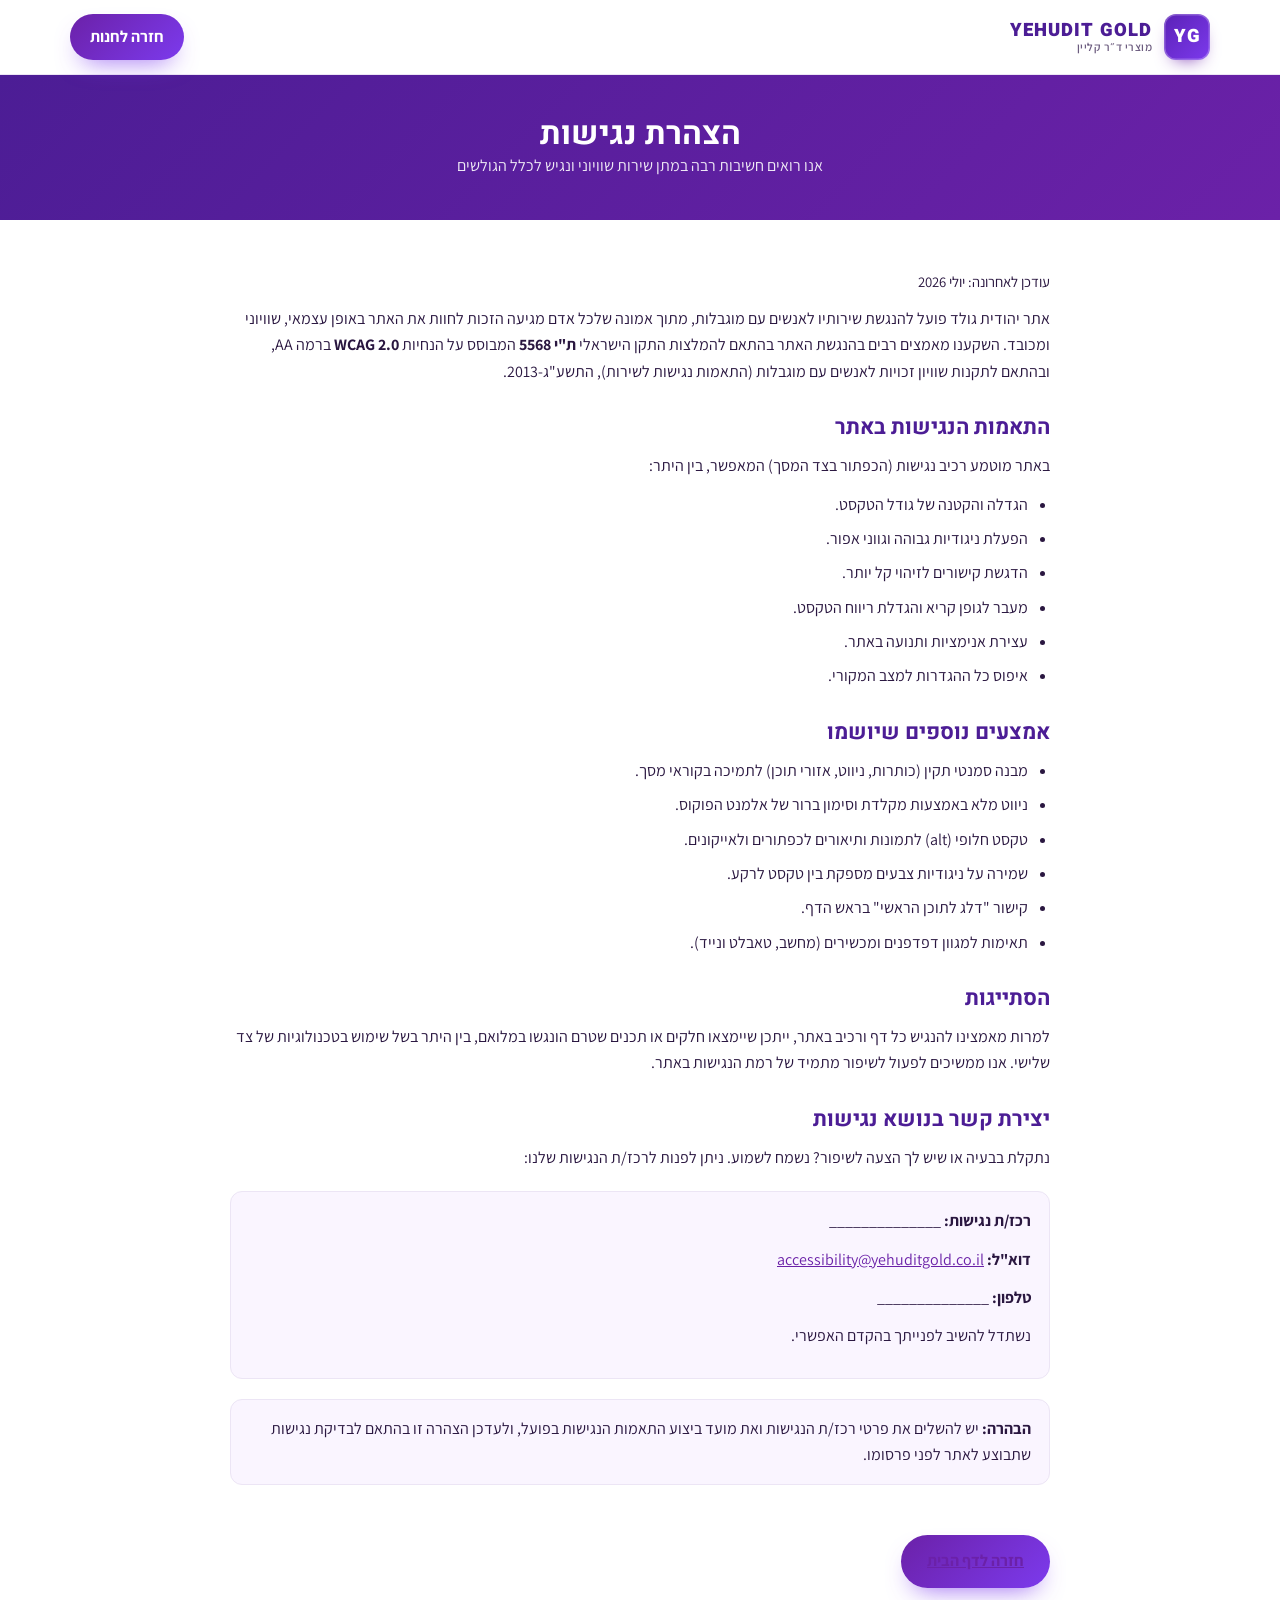
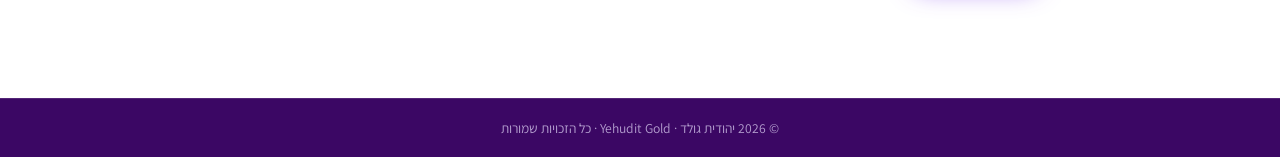
==== accessibility.html @ 316d33b3 "Rebrand to Yehudit Gold, expand catalog, add Pages deploy - Rename brand across site: Juliet Gold ->" ====
<!DOCTYPE html>
<html lang="he" dir="rtl">
<head>
  <meta charset="UTF-8" />
  <meta name="viewport" content="width=device-width, initial-scale=1.0" />
  <title>הצהרת נגישות | יהודית גולד</title>
  <meta name="description" content="הצהרת הנגישות של אתר יהודית גולד – התאמות הנגישות שבוצעו באתר בהתאם לתקן הישראלי ולתקנות שוויון זכויות לאנשים עם מוגבלות." />
  <meta name="robots" content="index, follow" />
  <link rel="canonical" href="https://www.yehuditgold.co.il/accessibility.html" />
  <meta name="theme-color" content="#6b21a8" />
  <link rel="icon" type="image/svg+xml" href="assets/favicon.svg" />
  <link rel="preconnect" href="https://fonts.googleapis.com" />
  <link rel="preconnect" href="https://fonts.gstatic.com" crossorigin />
  <link href="https://fonts.googleapis.com/css2?family=Assistant:wght@300;400;600;700;800&family=Heebo:wght@300;400;500;700;900&display=swap" rel="stylesheet" />
  <link rel="stylesheet" href="css/styles.css" />
</head>
<body>
  <header class="site-header">
    <div class="header-inner">
      <a class="brand" href="index.html" aria-label="יהודית גולד – דף הבית">
        <span class="brand-mark" aria-hidden="true">YG</span>
        <span class="brand-text">
          <span class="brand-name">YEHUDIT&nbsp;GOLD</span>
          <span class="brand-sub">מוצרי ד״ר קליין</span>
        </span>
      </a>
      <a href="index.html" class="btn btn-primary" style="margin-inline-start:auto;padding:10px 20px;">חזרה לחנות</a>
    </div>
  </header>

  <div class="legal-hero">
    <h1>הצהרת נגישות</h1>
    <p>אנו רואים חשיבות רבה במתן שירות שוויוני ונגיש לכלל הגולשים</p>
  </div>

  <main class="legal-page">
    <p class="legal-updated">עודכן לאחרונה: יולי 2026</p>

    <p>אתר יהודית גולד פועל להנגשת שירותיו לאנשים עם מוגבלות, מתוך אמונה שלכל אדם מגיעה הזכות לחוות
    את האתר באופן עצמאי, שוויוני ומכובד. השקענו מאמצים רבים בהנגשת האתר בהתאם להמלצות התקן הישראלי
    <strong>ת"י 5568</strong> המבוסס על הנחיות <strong>WCAG 2.0</strong> ברמה AA, ובהתאם לתקנות שוויון זכויות
    לאנשים עם מוגבלות (התאמות נגישות לשירות), התשע"ג-2013.</p>

    <h2>התאמות הנגישות באתר</h2>
    <p>באתר מוטמע רכיב נגישות (הכפתור בצד המסך) המאפשר, בין היתר:</p>
    <ul>
      <li>הגדלה והקטנה של גודל הטקסט.</li>
      <li>הפעלת ניגודיות גבוהה וגווני אפור.</li>
      <li>הדגשת קישורים לזיהוי קל יותר.</li>
      <li>מעבר לגופן קריא והגדלת ריווח הטקסט.</li>
      <li>עצירת אנימציות ותנועה באתר.</li>
      <li>איפוס כל ההגדרות למצב המקורי.</li>
    </ul>

    <h2>אמצעים נוספים שיושמו</h2>
    <ul>
      <li>מבנה סמנטי תקין (כותרות, ניווט, אזורי תוכן) לתמיכה בקוראי מסך.</li>
      <li>ניווט מלא באמצעות מקלדת וסימון ברור של אלמנט הפוקוס.</li>
      <li>טקסט חלופי (alt) לתמונות ותיאורים לכפתורים ולאייקונים.</li>
      <li>שמירה על ניגודיות צבעים מספקת בין טקסט לרקע.</li>
      <li>קישור "דלג לתוכן הראשי" בראש הדף.</li>
      <li>תאימות למגוון דפדפנים ומכשירים (מחשב, טאבלט ונייד).</li>
    </ul>

    <h2>הסתייגות</h2>
    <p>למרות מאמצינו להנגיש כל דף ורכיב באתר, ייתכן שיימצאו חלקים או תכנים שטרם הונגשו במלואם, בין היתר בשל
    שימוש בטכנולוגיות של צד שלישי. אנו ממשיכים לפעול לשיפור מתמיד של רמת הנגישות באתר.</p>

    <h2>יצירת קשר בנושא נגישות</h2>
    <p>נתקלת בבעיה או שיש לך הצעה לשיפור? נשמח לשמוע. ניתן לפנות לרכז/ת הנגישות שלנו:</p>
    <div class="legal-note">
      <p><strong>רכז/ת נגישות:</strong> ______________</p>
      <p><strong>דוא"ל:</strong> <a href="mailto:accessibility@yehuditgold.co.il">accessibility@yehuditgold.co.il</a></p>
      <p><strong>טלפון:</strong> ______________</p>
      <p>נשתדל להשיב לפנייתך בהקדם האפשרי.</p>
    </div>

    <div class="legal-note">
      <strong>הבהרה:</strong> יש להשלים את פרטי רכז/ת הנגישות ואת מועד ביצוע התאמות הנגישות בפועל,
      ולעדכן הצהרה זו בהתאם לבדיקת נגישות שתבוצע לאתר לפני פרסומו.
    </div>

    <a class="btn btn-primary back-home" href="index.html">חזרה לדף הבית</a>
  </main>

  <footer class="site-footer">
    <div class="footer-bottom"><p>© 2026 יהודית גולד · Yehudit Gold · כל הזכויות שמורות</p></div>
  </footer>
</body>
</html>
---- css/styles.css ----
/* ============================================================
   Juliet Gold — ג'ולייט גולד
   Cosmetics e-commerce — White on Purple + Gold accents
   ============================================================ */

:root {
  --purple-900: #3b0764;
  --purple-800: #4c1d95;
  --purple-700: #5b21b6;
  --purple-600: #6b21a8;
  --purple-500: #7c3aed;
  --purple-400: #a855f7;
  --purple-100: #f3e8ff;
  --purple-050: #faf5ff;
  --gold: #d4af37;
  --gold-soft: #e8cf82;
  --white: #ffffff;
  --ink: #2a1740;
  --muted: #6b5b7e;
  --line: #ece5f5;
  --shadow: 0 18px 45px -20px rgba(59, 7, 100, 0.45);
  --shadow-sm: 0 8px 24px -14px rgba(59, 7, 100, 0.4);
  --radius: 18px;
  --radius-sm: 12px;
  --wrap: 1180px;
  --header-h: 74px;
}

* { box-sizing: border-box; margin: 0; padding: 0; }

html { scroll-behavior: smooth; scroll-padding-top: calc(var(--header-h) + 20px); }

body {
  font-family: "Assistant", "Heebo", system-ui, -apple-system, sans-serif;
  color: var(--ink);
  background: var(--white);
  line-height: 1.65;
  overflow-x: hidden;
}

img { max-width: 100%; display: block; }
a { color: inherit; text-decoration: none; }
button { font-family: inherit; cursor: pointer; border: none; background: none; }
h1, h2, h3 { font-family: "Heebo", sans-serif; line-height: 1.2; }

.skip-link {
  position: absolute; right: -999px; top: 0; z-index: 200;
  background: var(--purple-700); color: #fff; padding: 10px 18px; border-radius: 0 0 10px 0;
}
.skip-link:focus { right: 0; }

/* ---------- Buttons ---------- */
.btn {
  display: inline-flex; align-items: center; justify-content: center; gap: 8px;
  padding: 13px 26px; border-radius: 999px; font-weight: 700; font-size: 1rem;
  transition: transform .18s ease, box-shadow .18s ease, background .18s ease;
  white-space: nowrap;
}
.btn-primary {
  background: linear-gradient(135deg, var(--purple-600), var(--purple-500));
  color: #fff; box-shadow: 0 12px 26px -12px rgba(124, 58, 237, .8);
}
.btn-primary:hover { transform: translateY(-2px); box-shadow: 0 18px 32px -12px rgba(124, 58, 237, .9); }
.btn-ghost { background: rgba(255,255,255,.14); color: #fff; border: 1.5px solid rgba(255,255,255,.55); }
.btn-ghost:hover { background: rgba(255,255,255,.24); }
.btn-block { width: 100%; }

/* ---------- Top bar ---------- */
.topbar {
  background: linear-gradient(90deg, var(--purple-900), var(--purple-600), var(--purple-900));
  color: var(--gold-soft); text-align: center; font-size: .85rem; font-weight: 600;
  padding: 8px 12px; letter-spacing: .3px;
}

/* ---------- Header ---------- */
.site-header {
  position: sticky; top: 0; z-index: 100;
  background: rgba(255,255,255,.92); backdrop-filter: blur(12px);
  border-bottom: 1px solid var(--line);
}
.header-inner {
  max-width: var(--wrap); margin: 0 auto; height: var(--header-h);
  display: flex; align-items: center; gap: 18px; padding: 0 20px;
}
.brand { display: flex; align-items: center; gap: 12px; margin-inline-end: auto; }
.brand-mark {
  width: 46px; height: 46px; border-radius: 12px; flex: none;
  display: grid; place-items: center; font-family: "Heebo"; font-weight: 900; font-size: 1.15rem;
  color: #fff; letter-spacing: .5px;
  background: linear-gradient(135deg, var(--purple-700), var(--purple-500));
  box-shadow: inset 0 0 0 1.5px rgba(255,255,255,.25), 0 8px 18px -10px var(--purple-600);
}
.brand-text { display: flex; flex-direction: column; line-height: 1.1; }
.brand-name { font-family: "Heebo"; font-weight: 900; font-size: 1.15rem; letter-spacing: 1px; color: var(--purple-800); }
.brand-sub { font-size: .72rem; color: var(--muted); font-weight: 600; letter-spacing: .5px; }

.main-nav { display: flex; gap: 26px; }
.main-nav a { font-weight: 600; color: var(--ink); position: relative; padding: 4px 0; }
.main-nav a::after {
  content: ""; position: absolute; bottom: 0; right: 0; height: 2px; width: 0;
  background: var(--purple-500); transition: width .2s ease;
}
.main-nav a:hover { color: var(--purple-600); }
.main-nav a:hover::after { width: 100%; }

.cart-btn { position: relative; color: var(--purple-700); padding: 8px; border-radius: 12px; transition: background .18s; }
.cart-btn:hover { background: var(--purple-050); }
.cart-count {
  position: absolute; top: -2px; inset-inline-start: -2px; min-width: 20px; height: 20px; padding: 0 5px;
  background: var(--gold); color: var(--purple-900); font-size: .72rem; font-weight: 800;
  border-radius: 999px; display: grid; place-items: center; border: 2px solid #fff;
}

.nav-toggle { display: none; flex-direction: column; gap: 5px; padding: 8px; }
.nav-toggle span { width: 24px; height: 2.5px; background: var(--purple-700); border-radius: 2px; transition: .25s; }

/* ---------- Hero ---------- */
.hero {
  max-width: var(--wrap); margin: 0 auto; padding: 60px 20px 40px;
  display: grid; grid-template-columns: 1.15fr .85fr; gap: 40px; align-items: center;
}
.hero-eyebrow { color: var(--purple-600); font-weight: 700; letter-spacing: .5px; margin-bottom: 14px; }
.hero-title { font-size: clamp(2.4rem, 5.5vw, 4rem); font-weight: 900; color: var(--purple-900); }
.hero-title span {
  background: linear-gradient(120deg, var(--gold), #b8860b);
  -webkit-background-clip: text; background-clip: text; color: transparent;
}
.hero-lead { margin: 20px 0 28px; font-size: 1.12rem; color: var(--muted); max-width: 40ch; }
.hero-cta { display: flex; gap: 14px; flex-wrap: wrap; }
.hero-cta .btn-ghost { color: var(--purple-700); border-color: var(--purple-200, #d8b4fe); background: var(--purple-050); }
.hero-cta .btn-ghost:hover { background: var(--purple-100); }
.hero-badges { list-style: none; display: flex; flex-wrap: wrap; gap: 18px; margin-top: 28px; }
.hero-badges li { font-size: .9rem; color: var(--muted); font-weight: 600; }

.hero-visual { position: relative; height: 380px; display: grid; place-items: center; }
.hero-orb {
  position: absolute; width: 340px; height: 340px; border-radius: 50%;
  background: radial-gradient(circle at 35% 30%, var(--purple-400), var(--purple-700) 70%);
  filter: blur(2px); box-shadow: 0 40px 90px -30px var(--purple-600);
  animation: float 6s ease-in-out infinite;
}
.hero-card {
  position: relative; z-index: 2; background: rgba(255,255,255,.96); border-radius: 20px;
  padding: 22px 26px; box-shadow: var(--shadow); display: flex; flex-direction: column; align-items: center; gap: 4px;
  transform: rotate(-4deg); animation: float 6s ease-in-out infinite 1s;
}
.hero-card-emoji { font-size: 2.4rem; }
.hero-card-title { color: var(--gold); font-weight: 800; letter-spacing: 1px; font-size: .8rem; text-transform: uppercase; }
.hero-card-sub { font-weight: 700; color: var(--purple-800); }
@keyframes float { 0%,100% { transform: translateY(0) rotate(-4deg);} 50% { transform: translateY(-16px) rotate(-4deg);} }

/* ---------- Trust strip ---------- */
.trust-strip {
  background: linear-gradient(135deg, var(--purple-800), var(--purple-600));
  color: #fff; display: grid; grid-template-columns: repeat(4, 1fr); gap: 10px;
  text-align: center; padding: 26px 20px; margin-top: 20px;
}
.trust-strip strong { display: block; font-family: "Heebo"; font-size: 1.7rem; font-weight: 900; color: var(--gold-soft); }
.trust-strip span { font-size: .9rem; opacity: .9; }

/* ---------- Sections ---------- */
.section { max-width: var(--wrap); margin: 0 auto; padding: 64px 20px; }
.section-head { text-align: center; margin-bottom: 38px; }
.section-head h2 { font-size: clamp(1.8rem, 4vw, 2.6rem); color: var(--purple-900); font-weight: 900; }
.section-head p { color: var(--muted); margin-top: 8px; font-size: 1.05rem; }

/* ---------- Categories ---------- */
.cat-grid { display: flex; flex-wrap: wrap; justify-content: center; gap: 14px; }
.cat-card {
  display: flex; flex-direction: column; align-items: center; gap: 8px;
  background: var(--purple-050); border: 1.5px solid var(--line); border-radius: var(--radius);
  padding: 20px 30px; min-width: 120px; font-weight: 700; color: var(--purple-800);
  transition: transform .18s, box-shadow .18s, border-color .18s, background .18s;
}
.cat-card:hover { transform: translateY(-4px); box-shadow: var(--shadow-sm); border-color: var(--purple-400); }
.cat-card.active { background: linear-gradient(135deg, var(--purple-600), var(--purple-500)); color: #fff; border-color: transparent; }
.cat-emoji { font-size: 2rem; }

/* ---------- Products ---------- */
.product-grid { display: grid; grid-template-columns: repeat(auto-fill, minmax(240px, 1fr)); gap: 24px; }
.product-card {
  background: #fff; border: 1px solid var(--line); border-radius: var(--radius);
  overflow: hidden; display: flex; flex-direction: column; transition: transform .2s, box-shadow .2s;
}
.product-card:hover { transform: translateY(-6px); box-shadow: var(--shadow); }
.product-media {
  position: relative; aspect-ratio: 1/1; display: grid; place-items: center; font-size: 4.4rem;
  background: linear-gradient(135deg, var(--purple-050), var(--purple-100));
}
.product-tag {
  position: absolute; top: 12px; inset-inline-start: 12px; background: var(--gold); color: var(--purple-900);
  font-size: .72rem; font-weight: 800; padding: 4px 10px; border-radius: 999px;
}
.product-body { padding: 16px 16px 18px; display: flex; flex-direction: column; gap: 6px; flex: 1; }
.product-cat { font-size: .75rem; color: var(--purple-500); font-weight: 700; letter-spacing: .3px; }
.product-name { font-family: "Heebo"; font-weight: 700; font-size: 1.08rem; color: var(--purple-900); }
.product-desc { font-size: .85rem; color: var(--muted); flex: 1; }
.product-rating { font-size: .82rem; color: var(--gold); }
.product-rating span { color: var(--muted); }
.product-foot { display: flex; align-items: center; justify-content: space-between; margin-top: 8px; gap: 10px; }
.product-price { font-family: "Heebo"; font-weight: 900; font-size: 1.25rem; color: var(--purple-800); }
.product-price small { font-size: .8rem; color: var(--muted); font-weight: 400; text-decoration: line-through; margin-inline-start: 6px; }
.add-btn {
  background: linear-gradient(135deg, var(--purple-600), var(--purple-500)); color: #fff;
  padding: 10px 16px; border-radius: 999px; font-weight: 700; font-size: .9rem;
  transition: transform .15s, box-shadow .15s;
}
.add-btn:hover { transform: scale(1.05); box-shadow: 0 10px 20px -10px var(--purple-500); }
.add-btn:active { transform: scale(.96); }

/* ---------- About ---------- */
.about { display: grid; grid-template-columns: .8fr 1.2fr; gap: 44px; align-items: center; }
.about-visual { display: grid; place-items: center; }
.about-badge {
  width: 220px; height: 220px; border-radius: 30px; display: grid; place-items: center;
  font-family: "Heebo"; font-weight: 900; font-size: 5rem; color: #fff; letter-spacing: 2px;
  background: linear-gradient(135deg, var(--purple-700), var(--purple-500));
  box-shadow: var(--shadow), inset 0 0 0 3px rgba(232,207,130,.5);
}
.about-text h2 { font-size: clamp(1.8rem, 4vw, 2.6rem); color: var(--purple-900); margin-bottom: 16px; }
.about-text p { color: var(--muted); margin-bottom: 16px; font-size: 1.05rem; }

/* ---------- Newsletter ---------- */
.newsletter { padding-top: 20px; }
.newsletter-box {
  background: linear-gradient(135deg, var(--purple-800), var(--purple-600));
  border-radius: 26px; padding: 46px 30px; text-align: center; color: #fff;
  box-shadow: var(--shadow); position: relative; overflow: hidden;
}
.newsletter-box::before {
  content: ""; position: absolute; width: 260px; height: 260px; border-radius: 50%;
  background: radial-gradient(circle, rgba(212,175,55,.35), transparent 70%);
  top: -80px; inset-inline-start: -60px;
}
.newsletter-box h2 { font-size: clamp(1.6rem, 3.6vw, 2.2rem); position: relative; }
.newsletter-box p { opacity: .92; margin: 10px auto 22px; max-width: 46ch; position: relative; }
.newsletter-form { display: flex; gap: 10px; flex-wrap: wrap; justify-content: center; position: relative; }
.newsletter-form input {
  flex: 1 1 220px; max-width: 280px; padding: 13px 18px; border-radius: 999px; border: none;
  font-family: inherit; font-size: 1rem; background: rgba(255,255,255,.95); color: var(--ink);
}
.newsletter-form input:focus { outline: 3px solid var(--gold-soft); }
.newsletter-note { margin-top: 14px; font-weight: 700; color: var(--gold-soft); min-height: 1.2em; position: relative; }

/* ---------- FAQ ---------- */
.faq { max-width: 760px; margin: 0 auto; display: flex; flex-direction: column; gap: 12px; }
.faq details {
  background: var(--purple-050); border: 1px solid var(--line); border-radius: var(--radius-sm);
  padding: 4px 20px; transition: box-shadow .2s;
}
.faq details[open] { box-shadow: var(--shadow-sm); }
.faq summary {
  font-weight: 700; color: var(--purple-800); padding: 14px 0; cursor: pointer; list-style: none;
  display: flex; justify-content: space-between; align-items: center;
}
.faq summary::-webkit-details-marker { display: none; }
.faq summary::after { content: "+"; font-size: 1.4rem; color: var(--purple-500); font-weight: 400; }
.faq details[open] summary::after { content: "−"; }
.faq details p { color: var(--muted); padding-bottom: 16px; }

/* ---------- Footer ---------- */
.site-footer { background: var(--purple-900); color: #d9cbe9; margin-top: 40px; }
.footer-grid {
  max-width: var(--wrap); margin: 0 auto; padding: 50px 20px 30px;
  display: grid; grid-template-columns: 1.4fr 1fr 1fr 1fr; gap: 30px;
}
.footer-brand p { margin-top: 14px; max-width: 30ch; font-size: .92rem; }
.footer-grid h3 { color: #fff; font-size: 1rem; margin-bottom: 14px; }
.footer-grid a { display: block; padding: 5px 0; font-size: .92rem; color: #cbb8e0; transition: color .15s; }
.footer-grid a:hover { color: var(--gold-soft); }
.footer-bottom { border-top: 1px solid rgba(255,255,255,.12); text-align: center; padding: 18px; font-size: .85rem; color: #b39dce; }

/* ---------- Cart Drawer ---------- */
.drawer-overlay {
  position: fixed; inset: 0; background: rgba(30, 8, 55, .55); backdrop-filter: blur(3px);
  opacity: 0; visibility: hidden; transition: .28s; z-index: 150;
}
.drawer-overlay.open { opacity: 1; visibility: visible; }
.cart-drawer {
  position: fixed; top: 0; inset-inline-start: 0; height: 100%; width: min(420px, 92vw);
  background: #fff; z-index: 160; box-shadow: var(--shadow); display: flex; flex-direction: column;
  transform: translateX(100%); visibility: hidden; pointer-events: none;
  transition: transform .32s cubic-bezier(.4,0,.2,1), visibility .32s;
}
.cart-drawer.open { transform: translateX(0); visibility: visible; pointer-events: auto; }
.cart-drawer-head {
  display: flex; align-items: center; justify-content: space-between; padding: 20px 22px;
  border-bottom: 1px solid var(--line);
}
.cart-drawer-head h2 { font-size: 1.25rem; color: var(--purple-900); }
.cart-close { font-size: 1.3rem; color: var(--muted); padding: 6px; border-radius: 8px; }
.cart-close:hover { background: var(--purple-050); color: var(--purple-700); }
.cart-items { flex: 1; overflow-y: auto; padding: 12px 22px; }
.cart-item { display: flex; gap: 12px; padding: 14px 0; border-bottom: 1px solid var(--line); }
.cart-item-media {
  width: 66px; height: 66px; border-radius: 12px; flex: none; display: grid; place-items: center; font-size: 2rem;
  background: linear-gradient(135deg, var(--purple-050), var(--purple-100));
}
.cart-item-info { flex: 1; display: flex; flex-direction: column; gap: 4px; }
.cart-item-name { font-weight: 700; color: var(--purple-900); font-size: .95rem; }
.cart-item-price { color: var(--purple-600); font-weight: 700; }
.cart-item-controls { display: flex; align-items: center; gap: 8px; margin-top: 4px; }
.qty-btn {
  width: 28px; height: 28px; border-radius: 8px; background: var(--purple-050); color: var(--purple-700);
  font-weight: 800; font-size: 1rem; display: grid; place-items: center; border: 1px solid var(--line);
}
.qty-btn:hover { background: var(--purple-100); }
.qty-val { min-width: 24px; text-align: center; font-weight: 700; }
.cart-item-remove { margin-inline-start: auto; color: #c0392b; font-size: .82rem; font-weight: 600; }
.cart-item-remove:hover { text-decoration: underline; }

.cart-empty { flex: 1; display: none; flex-direction: column; align-items: center; justify-content: center; gap: 14px; padding: 30px; text-align: center; }
.cart-empty span { font-size: 3.6rem; }
.cart-empty p { color: var(--muted); }
.cart-drawer.empty .cart-items,
.cart-drawer.empty .cart-foot { display: none; }
.cart-drawer.empty .cart-empty { display: flex; }

.cart-foot { padding: 18px 22px; border-top: 1px solid var(--line); }
.cart-total { display: flex; justify-content: space-between; align-items: center; margin-bottom: 8px; }
.cart-total strong { font-family: "Heebo"; font-size: 1.5rem; color: var(--purple-800); }
.cart-shipfree { font-size: .82rem; color: var(--purple-500); font-weight: 600; margin-bottom: 12px; min-height: 1em; }

/* ---------- Exit-intent modal ---------- */
.exit-overlay {
  position: fixed; inset: 0; background: rgba(30, 8, 55, .68); backdrop-filter: blur(4px);
  display: flex; align-items: center; justify-content: center; padding: 20px;
  opacity: 0; visibility: hidden; transition: .3s; z-index: 200;
}
.exit-overlay.open { opacity: 1; visibility: visible; }
.exit-modal {
  background: #fff; border-radius: 24px; max-width: 460px; width: 100%; padding: 34px 30px 26px;
  text-align: center; position: relative; box-shadow: var(--shadow); transform: translateY(24px) scale(.96);
  transition: transform .32s cubic-bezier(.34,1.56,.64,1); max-height: 92vh; overflow-y: auto;
  border-top: 6px solid var(--gold);
}
.exit-overlay.open .exit-modal { transform: translateY(0) scale(1); }
.exit-close { position: absolute; top: 14px; inset-inline-start: 16px; font-size: 1.2rem; color: var(--muted); padding: 6px; }
.exit-close:hover { color: var(--purple-700); }
.exit-emoji { font-size: 3rem; animation: pulse 1.6s ease-in-out infinite; }
@keyframes pulse { 0%,100% { transform: scale(1);} 50% { transform: scale(1.12);} }
.exit-modal h2 { font-size: 1.7rem; color: var(--purple-900); margin: 8px 0 6px; }
.exit-sub { color: var(--muted); margin-bottom: 16px; }
.exit-cart-preview { display: flex; flex-direction: column; gap: 8px; margin-bottom: 16px; max-height: 160px; overflow-y: auto; }
.exit-cart-line {
  display: flex; align-items: center; gap: 10px; background: var(--purple-050);
  border-radius: 12px; padding: 8px 12px; text-align: start;
}
.exit-cart-line .em { font-size: 1.6rem; }
.exit-cart-line .nm { font-weight: 700; color: var(--purple-800); font-size: .9rem; flex: 1; }
.exit-cart-line .pr { font-weight: 800; color: var(--purple-600); }
.exit-offer {
  background: linear-gradient(135deg, var(--purple-100), #fdf2d0); border-radius: 12px;
  padding: 12px; color: var(--purple-900); font-weight: 600; margin-bottom: 16px;
}
.exit-offer strong { color: #b8860b; }
.exit-form { display: flex; flex-direction: column; gap: 10px; }
.exit-form input {
  padding: 13px 16px; border-radius: 12px; border: 1.5px solid var(--line); font-family: inherit;
  font-size: 1rem; background: var(--purple-050); color: var(--ink); text-align: start;
}
.exit-form input:focus { outline: none; border-color: var(--purple-500); background: #fff; }
.exit-dismiss { margin-top: 14px; color: var(--muted); font-size: .88rem; text-decoration: underline; }
.exit-dismiss:hover { color: var(--purple-700); }
.exit-note { margin-top: 12px; font-weight: 700; color: var(--purple-600); min-height: 1em; }

/* ---------- Toast ---------- */
.toast {
  position: fixed; bottom: 28px; inset-inline-start: 50%; transform: translateX(-50%) translateY(20px);
  background: var(--purple-800); color: #fff; padding: 13px 24px; border-radius: 999px;
  font-weight: 700; box-shadow: var(--shadow); z-index: 220; opacity: 0; visibility: hidden;
  transition: .3s; max-width: 90vw;
}
.toast.show { opacity: 1; visibility: visible; transform: translateX(-50%) translateY(0); }

/* ---------- Responsive ---------- */
@media (max-width: 900px) {
  .hero { grid-template-columns: 1fr; text-align: center; padding-top: 40px; }
  .hero-lead { margin-inline: auto; }
  .hero-cta, .hero-badges { justify-content: center; }
  .hero-visual { height: 300px; order: -1; }
  .about { grid-template-columns: 1fr; text-align: center; }
  .about-visual { order: -1; }
  .trust-strip { grid-template-columns: repeat(2, 1fr); gap: 20px; }
  .footer-grid { grid-template-columns: 1fr 1fr; }
}
@media (max-width: 720px) {
  .nav-toggle { display: flex; order: -1; }
  .main-nav {
    position: absolute; top: var(--header-h); inset-inline: 0; flex-direction: column; gap: 0;
    background: #fff; border-bottom: 1px solid var(--line); box-shadow: var(--shadow-sm);
    max-height: 0; overflow: hidden; transition: max-height .3s ease;
  }
  .main-nav.open { max-height: 360px; }
  .main-nav a { padding: 14px 22px; border-bottom: 1px solid var(--line); }
  .header-inner { gap: 12px; }
  .brand-sub { display: none; }
}
@media (max-width: 460px) {
  .footer-grid { grid-template-columns: 1fr; }
  .trust-strip strong { font-size: 1.4rem; }
  .newsletter-form input { max-width: 100%; }
}

@media (prefers-reduced-motion: reduce) {
  * { animation: none !important; scroll-behavior: auto; }
}

/* ============================================================
   Hero background accent (inspired by reference structure)
   ============================================================ */
.hero { position: relative; }
.hero-bg {
  position: absolute; inset: -40px 0 0; z-index: -1; pointer-events: none;
  background:
    radial-gradient(circle at 85% 15%, rgba(168,85,247,.18), transparent 45%),
    radial-gradient(circle at 10% 90%, rgba(212,175,55,.14), transparent 45%);
}

/* ============================================================
   Floating action buttons (WhatsApp + Accessibility)
   ============================================================ */
.fab {
  position: fixed; bottom: 22px; width: 56px; height: 56px; border-radius: 50%;
  display: grid; place-items: center; color: #fff; z-index: 190;
  box-shadow: 0 12px 26px -8px rgba(0,0,0,.4); transition: transform .18s, box-shadow .18s;
}
.fab:hover { transform: translateY(-3px) scale(1.05); }
.fab-whatsapp { inset-inline-end: 22px; background: #25d366; }
.fab-a11y { inset-inline-start: 22px; background: linear-gradient(135deg, var(--purple-700), var(--purple-500)); }

/* ============================================================
   Accessibility panel
   ============================================================ */
.a11y-panel {
  position: fixed; bottom: 90px; inset-inline-start: 22px; width: min(300px, 90vw);
  background: #fff; border-radius: 18px; box-shadow: var(--shadow); z-index: 195;
  border: 1px solid var(--line); overflow: hidden;
  opacity: 0; visibility: hidden; transform: translateY(12px); transition: .22s;
}
.a11y-panel.open { opacity: 1; visibility: visible; transform: translateY(0); }
.a11y-head {
  display: flex; align-items: center; justify-content: space-between; padding: 14px 18px;
  background: linear-gradient(135deg, var(--purple-700), var(--purple-500)); color: #fff;
}
.a11y-head h2 { font-size: 1.1rem; }
.a11y-close { color: #fff; font-size: 1.1rem; padding: 4px; }
.a11y-body { display: grid; grid-template-columns: 1fr 1fr; gap: 8px; padding: 14px; }
.a11y-opt {
  display: flex; align-items: center; gap: 8px; padding: 11px 10px; border-radius: 10px;
  background: var(--purple-050); border: 1.5px solid var(--line); color: var(--purple-800);
  font-weight: 600; font-size: .86rem; text-align: start; transition: .15s;
}
.a11y-opt:hover { border-color: var(--purple-400); }
.a11y-opt.active { background: var(--purple-600); color: #fff; border-color: transparent; }
.a11y-opt span { font-size: 1.1rem; }
.a11y-reset { grid-column: 1 / -1; justify-content: center; background: #fdeaea; color: #c0392b; border-color: #f6d5d5; }
.a11y-statement-link { display: block; text-align: center; padding: 12px; font-weight: 700; color: var(--purple-600); border-top: 1px solid var(--line); }
.a11y-statement-link:hover { background: var(--purple-050); }

/* ============================================================
   Accessibility feature classes (applied to <html>)
   ============================================================ */
html.a11y-font-scaled body { font-size: calc(1rem * var(--a11y-font-scale, 1)); }
html.a11y-contrast { filter: contrast(1.35); }
html.a11y-contrast body { background: #000; color: #fff; }
html.a11y-contrast .site-header,
html.a11y-contrast .cart-drawer,
html.a11y-contrast .product-card,
html.a11y-contrast .faq details { background: #000 !important; color: #fff !important; border-color: #fff !important; }
html.a11y-contrast a,
html.a11y-contrast .product-name,
html.a11y-contrast .section-head h2,
html.a11y-contrast h1, html.a11y-contrast h2, html.a11y-contrast h3 { color: #ffeb3b !important; }
html.a11y-grayscale { filter: grayscale(1); }
html.a11y-contrast.a11y-grayscale { filter: contrast(1.35) grayscale(1); }
html.a11y-links a { text-decoration: underline !important; text-underline-offset: 3px; font-weight: 700 !important; outline: 1px dashed currentColor; outline-offset: 2px; }
html.a11y-readable body { font-family: Arial, "Heebo", sans-serif !important; letter-spacing: .3px; }
html.a11y-readable h1, html.a11y-readable h2, html.a11y-readable h3 { font-family: Arial, "Heebo", sans-serif !important; }
html.a11y-spacing body { line-height: 2 !important; word-spacing: 4px; letter-spacing: 1px; }
html.a11y-stop-motion *, html.a11y-stop-motion *::before, html.a11y-stop-motion *::after {
  animation: none !important; transition: none !important; scroll-behavior: auto !important;
}

/* Visible focus for keyboard users everywhere */
a:focus-visible, button:focus-visible, input:focus-visible, summary:focus-visible, [tabindex]:focus-visible {
  outline: 3px solid var(--gold); outline-offset: 2px; border-radius: 4px;
}

/* ============================================================
   Legal / content pages
   ============================================================ */
.legal-page { max-width: 860px; margin: 0 auto; padding: 50px 20px 70px; }
.legal-page h1 { font-size: clamp(1.8rem, 4vw, 2.6rem); color: var(--purple-900); margin-bottom: 8px; }
.legal-updated { color: var(--muted); margin-bottom: 30px; font-size: .92rem; }
.legal-page h2 { color: var(--purple-800); font-size: 1.35rem; margin: 30px 0 12px; }
.legal-page p, .legal-page li { color: var(--ink); margin-bottom: 12px; }
.legal-page ul, .legal-page ol { padding-inline-start: 22px; margin-bottom: 14px; }
.legal-page li { margin-bottom: 8px; }
.legal-page a { color: var(--purple-600); text-decoration: underline; }
.legal-page .back-home { display: inline-block; margin-top: 30px; }
.legal-hero {
  background: linear-gradient(135deg, var(--purple-800), var(--purple-600)); color: #fff;
  padding: 40px 20px; text-align: center;
}
.legal-hero h1 { color: #fff; }
.legal-hero p { color: rgba(255,255,255,.9); }
.legal-note { background: var(--purple-050); border: 1px solid var(--line); border-radius: 12px; padding: 16px 18px; margin: 20px 0; }
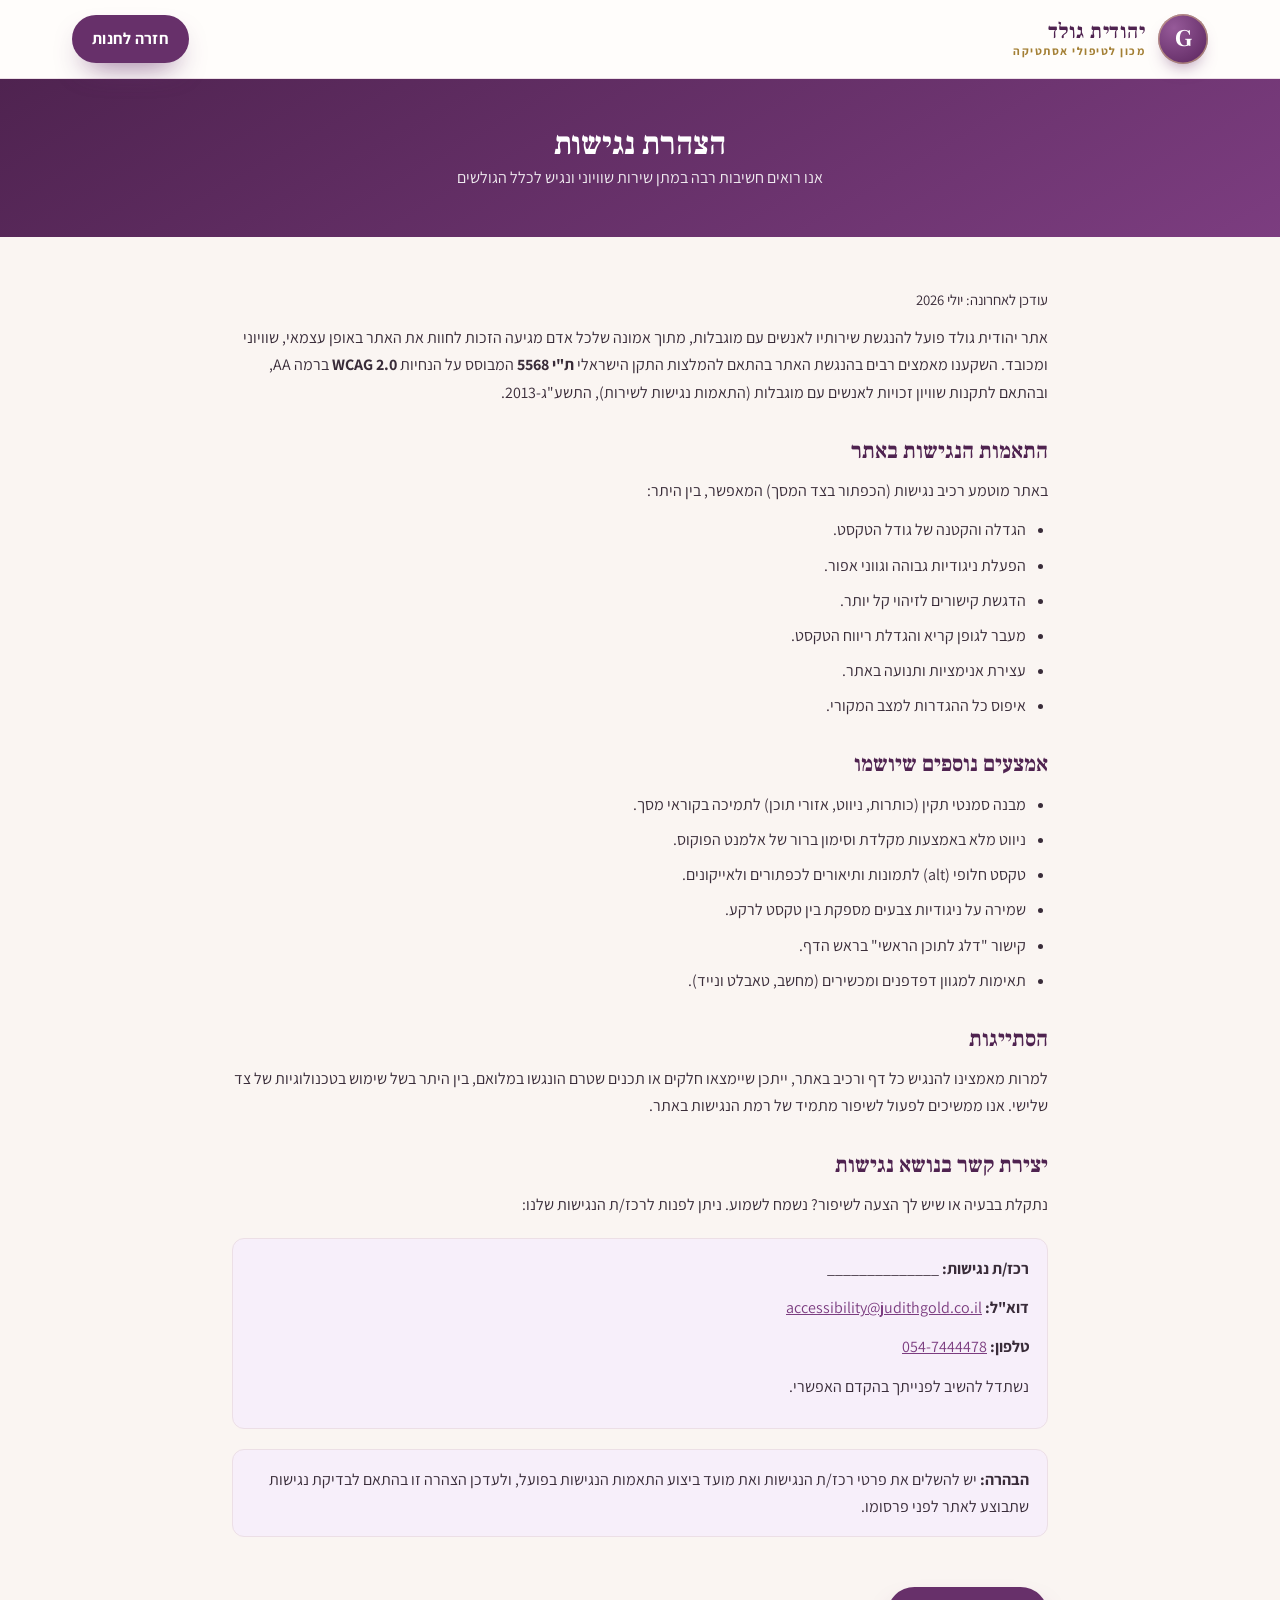
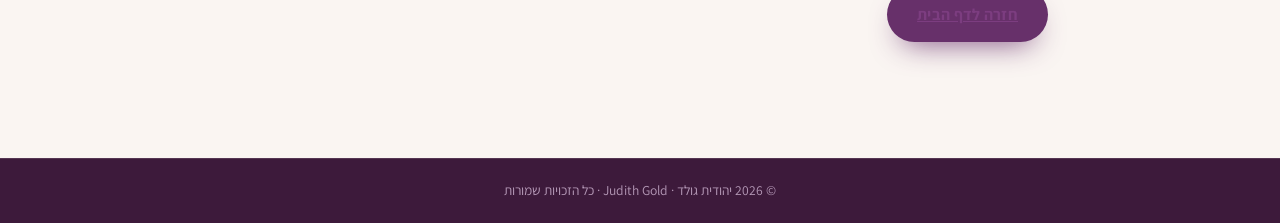
==== commit 059bd4e8: "Rebrand to Judith Gold + elegant redesign, real Dr. Klein lines - Correct brand: Hebrew יהודית גולד," ====
--- a/accessibility.html
+++ b/accessibility.html
@@ -6,22 +6,22 @@
   <title>הצהרת נגישות | יהודית גולד</title>
   <meta name="description" content="הצהרת הנגישות של אתר יהודית גולד – התאמות הנגישות שבוצעו באתר בהתאם לתקן הישראלי ולתקנות שוויון זכויות לאנשים עם מוגבלות." />
   <meta name="robots" content="index, follow" />
-  <link rel="canonical" href="https://www.yehuditgold.co.il/accessibility.html" />
-  <meta name="theme-color" content="#6b21a8" />
+  <link rel="canonical" href="https://www.judithgold.co.il/accessibility.html" />
+  <meta name="theme-color" content="#67306a" />
   <link rel="icon" type="image/svg+xml" href="assets/favicon.svg" />
   <link rel="preconnect" href="https://fonts.googleapis.com" />
   <link rel="preconnect" href="https://fonts.gstatic.com" crossorigin />
-  <link href="https://fonts.googleapis.com/css2?family=Assistant:wght@300;400;600;700;800&family=Heebo:wght@300;400;500;700;900&display=swap" rel="stylesheet" />
+  <link href="https://fonts.googleapis.com/css2?family=Assistant:wght@300;400;600;700;800&family=Frank+Ruhl+Libre:wght@500;700;900&family=Heebo:wght@300;400;500;700&display=swap" rel="stylesheet" />
   <link rel="stylesheet" href="css/styles.css" />
 </head>
 <body>
   <header class="site-header">
     <div class="header-inner">
       <a class="brand" href="index.html" aria-label="יהודית גולד – דף הבית">
-        <span class="brand-mark" aria-hidden="true">YG</span>
+        <span class="brand-mark" aria-hidden="true">G</span>
         <span class="brand-text">
-          <span class="brand-name">YEHUDIT&nbsp;GOLD</span>
-          <span class="brand-sub">מוצרי ד״ר קליין</span>
+          <span class="brand-name">יהודית גולד</span>
+          <span class="brand-sub">מכון לטיפולי אסתטיקה</span>
         </span>
       </a>
       <a href="index.html" class="btn btn-primary" style="margin-inline-start:auto;padding:10px 20px;">חזרה לחנות</a>
@@ -70,8 +70,8 @@
     <p>נתקלת בבעיה או שיש לך הצעה לשיפור? נשמח לשמוע. ניתן לפנות לרכז/ת הנגישות שלנו:</p>
     <div class="legal-note">
       <p><strong>רכז/ת נגישות:</strong> ______________</p>
-      <p><strong>דוא"ל:</strong> <a href="mailto:accessibility@yehuditgold.co.il">accessibility@yehuditgold.co.il</a></p>
-      <p><strong>טלפון:</strong> ______________</p>
+      <p><strong>דוא"ל:</strong> <a href="mailto:accessibility@judithgold.co.il">accessibility@judithgold.co.il</a></p>
+      <p><strong>טלפון:</strong> <a href="tel:+972547444478">054-7444478</a></p>
       <p>נשתדל להשיב לפנייתך בהקדם האפשרי.</p>
     </div>
 
@@ -84,7 +84,7 @@
   </main>
 
   <footer class="site-footer">
-    <div class="footer-bottom"><p>© 2026 יהודית גולד · Yehudit Gold · כל הזכויות שמורות</p></div>
+    <div class="footer-bottom"><p>© 2026 יהודית גולד · Judith Gold · כל הזכויות שמורות</p></div>
   </footer>
 </body>
 </html>
--- a/css/styles.css
+++ b/css/styles.css
@@ -1,508 +1,375 @@
 /* ============================================================
-   Juliet Gold — ג'ולייט גולד
-   Cosmetics e-commerce — White on Purple + Gold accents
+   Judith Gold — יהודית גולד · מכון לטיפולי אסתטיקה
+   Professional skincare store (Dr. Klein products)
+   Design: elegant aesthetics-institute — plum + cream + gold,
+   serif Hebrew headings, calm and premium. RTL.
    ============================================================ */
 
 :root {
-  --purple-900: #3b0764;
-  --purple-800: #4c1d95;
-  --purple-700: #5b21b6;
-  --purple-600: #6b21a8;
-  --purple-500: #7c3aed;
-  --purple-400: #a855f7;
-  --purple-100: #f3e8ff;
-  --purple-050: #faf5ff;
-  --gold: #d4af37;
-  --gold-soft: #e8cf82;
+  --plum-900: #3d1a3b;
+  --plum-800: #4f2350;
+  --plum-700: #67306a;
+  --plum-600: #7c3d80;
+  --plum-500: #965a99;
+  --plum-300: #c3a0c6;
+  --plum-100: #ecdcee;
+  --plum-050: #f7effa;
+  --gold: #c19a49;
+  --gold-soft: #dcc084;
+  --gold-deep: #a37f34;
+  --cream: #faf5f2;
+  --cream-2: #f4ebe6;
+  --ivory: #fffdfb;
+  --ink: #392c39;
+  --muted: #7c6b7d;
+  --line: #ecdfe6;
   --white: #ffffff;
-  --ink: #2a1740;
-  --muted: #6b5b7e;
-  --line: #ece5f5;
-  --shadow: 0 18px 45px -20px rgba(59, 7, 100, 0.45);
-  --shadow-sm: 0 8px 24px -14px rgba(59, 7, 100, 0.4);
-  --radius: 18px;
-  --radius-sm: 12px;
+  --shadow: 0 24px 60px -30px rgba(61, 26, 59, 0.5);
+  --shadow-sm: 0 12px 30px -18px rgba(61, 26, 59, 0.4);
+  --radius: 20px;
+  --radius-sm: 14px;
   --wrap: 1180px;
-  --header-h: 74px;
+  --header-h: 78px;
 }
 
 * { box-sizing: border-box; margin: 0; padding: 0; }
-
 html { scroll-behavior: smooth; scroll-padding-top: calc(var(--header-h) + 20px); }
 
 body {
   font-family: "Assistant", "Heebo", system-ui, -apple-system, sans-serif;
   color: var(--ink);
-  background: var(--white);
-  line-height: 1.65;
+  background: var(--cream);
+  line-height: 1.7;
   overflow-x: hidden;
 }
 
 img { max-width: 100%; display: block; }
 a { color: inherit; text-decoration: none; }
 button { font-family: inherit; cursor: pointer; border: none; background: none; }
-h1, h2, h3 { font-family: "Heebo", sans-serif; line-height: 1.2; }
-
-.skip-link {
-  position: absolute; right: -999px; top: 0; z-index: 200;
-  background: var(--purple-700); color: #fff; padding: 10px 18px; border-radius: 0 0 10px 0;
-}
+h1, h2, h3 { font-family: "Frank Ruhl Libre", "Heebo", serif; line-height: 1.22; font-weight: 700; }
+
+.skip-link { position: absolute; right: -999px; top: 0; z-index: 200; background: var(--plum-700); color: #fff; padding: 10px 18px; border-radius: 0 0 10px 0; }
 .skip-link:focus { right: 0; }
+
+/* small caps label helper */
+.eyebrow { font-family: "Assistant"; font-weight: 700; letter-spacing: 3px; font-size: .78rem; text-transform: uppercase; color: var(--gold-deep); }
 
 /* ---------- Buttons ---------- */
 .btn {
   display: inline-flex; align-items: center; justify-content: center; gap: 8px;
-  padding: 13px 26px; border-radius: 999px; font-weight: 700; font-size: 1rem;
-  transition: transform .18s ease, box-shadow .18s ease, background .18s ease;
-  white-space: nowrap;
-}
-.btn-primary {
-  background: linear-gradient(135deg, var(--purple-600), var(--purple-500));
-  color: #fff; box-shadow: 0 12px 26px -12px rgba(124, 58, 237, .8);
-}
-.btn-primary:hover { transform: translateY(-2px); box-shadow: 0 18px 32px -12px rgba(124, 58, 237, .9); }
-.btn-ghost { background: rgba(255,255,255,.14); color: #fff; border: 1.5px solid rgba(255,255,255,.55); }
-.btn-ghost:hover { background: rgba(255,255,255,.24); }
+  padding: 14px 30px; border-radius: 999px; font-weight: 700; font-size: 1rem;
+  transition: transform .18s ease, box-shadow .18s ease, background .18s ease, color .18s ease;
+  white-space: nowrap; letter-spacing: .3px;
+}
+.btn-primary { background: var(--plum-700); color: #fff; box-shadow: 0 14px 30px -14px rgba(103,48,106,.9); }
+.btn-primary:hover { transform: translateY(-2px); background: var(--plum-800); }
+.btn-ghost { background: transparent; color: var(--plum-700); border: 1.5px solid var(--plum-300); }
+.btn-ghost:hover { background: var(--plum-050); border-color: var(--plum-500); }
 .btn-block { width: 100%; }
 
 /* ---------- Top bar ---------- */
 .topbar {
-  background: linear-gradient(90deg, var(--purple-900), var(--purple-600), var(--purple-900));
-  color: var(--gold-soft); text-align: center; font-size: .85rem; font-weight: 600;
-  padding: 8px 12px; letter-spacing: .3px;
+  background: var(--plum-900); color: var(--gold-soft); text-align: center;
+  font-size: .82rem; font-weight: 600; padding: 9px 12px; letter-spacing: 1px;
 }
 
 /* ---------- Header ---------- */
-.site-header {
-  position: sticky; top: 0; z-index: 100;
-  background: rgba(255,255,255,.92); backdrop-filter: blur(12px);
-  border-bottom: 1px solid var(--line);
-}
-.header-inner {
-  max-width: var(--wrap); margin: 0 auto; height: var(--header-h);
-  display: flex; align-items: center; gap: 18px; padding: 0 20px;
-}
-.brand { display: flex; align-items: center; gap: 12px; margin-inline-end: auto; }
+.site-header { position: sticky; top: 0; z-index: 100; background: rgba(255,253,251,.94); backdrop-filter: blur(12px); border-bottom: 1px solid var(--line); }
+.header-inner { max-width: var(--wrap); margin: 0 auto; height: var(--header-h); display: flex; align-items: center; gap: 18px; padding: 0 22px; }
+.brand { display: flex; align-items: center; gap: 13px; margin-inline-end: auto; }
 .brand-mark {
-  width: 46px; height: 46px; border-radius: 12px; flex: none;
-  display: grid; place-items: center; font-family: "Heebo"; font-weight: 900; font-size: 1.15rem;
-  color: #fff; letter-spacing: .5px;
-  background: linear-gradient(135deg, var(--purple-700), var(--purple-500));
-  box-shadow: inset 0 0 0 1.5px rgba(255,255,255,.25), 0 8px 18px -10px var(--purple-600);
-}
-.brand-text { display: flex; flex-direction: column; line-height: 1.1; }
-.brand-name { font-family: "Heebo"; font-weight: 900; font-size: 1.15rem; letter-spacing: 1px; color: var(--purple-800); }
-.brand-sub { font-size: .72rem; color: var(--muted); font-weight: 600; letter-spacing: .5px; }
-
-.main-nav { display: flex; gap: 26px; }
+  width: 50px; height: 50px; border-radius: 50%; flex: none; display: grid; place-items: center;
+  font-family: "Frank Ruhl Libre", serif; font-weight: 700; font-size: 1.5rem; color: #fff;
+  background: radial-gradient(circle at 32% 28%, var(--plum-500), var(--plum-700) 75%);
+  box-shadow: inset 0 0 0 1.5px rgba(220,192,132,.55), 0 10px 20px -12px var(--plum-700);
+}
+.brand-text { display: flex; flex-direction: column; line-height: 1.15; }
+.brand-name { font-family: "Frank Ruhl Libre", serif; font-weight: 700; font-size: 1.3rem; letter-spacing: .5px; color: var(--plum-800); }
+.brand-sub { font-size: .72rem; color: var(--gold-deep); font-weight: 700; letter-spacing: 1.5px; }
+
+.main-nav { display: flex; gap: 28px; }
 .main-nav a { font-weight: 600; color: var(--ink); position: relative; padding: 4px 0; }
-.main-nav a::after {
-  content: ""; position: absolute; bottom: 0; right: 0; height: 2px; width: 0;
-  background: var(--purple-500); transition: width .2s ease;
-}
-.main-nav a:hover { color: var(--purple-600); }
+.main-nav a::after { content: ""; position: absolute; bottom: 0; right: 0; height: 1.5px; width: 0; background: var(--gold); transition: width .22s ease; }
+.main-nav a:hover { color: var(--plum-700); }
 .main-nav a:hover::after { width: 100%; }
 
-.cart-btn { position: relative; color: var(--purple-700); padding: 8px; border-radius: 12px; transition: background .18s; }
-.cart-btn:hover { background: var(--purple-050); }
-.cart-count {
-  position: absolute; top: -2px; inset-inline-start: -2px; min-width: 20px; height: 20px; padding: 0 5px;
-  background: var(--gold); color: var(--purple-900); font-size: .72rem; font-weight: 800;
-  border-radius: 999px; display: grid; place-items: center; border: 2px solid #fff;
-}
+.cart-btn { position: relative; color: var(--plum-700); padding: 8px; border-radius: 12px; transition: background .18s; }
+.cart-btn:hover { background: var(--plum-050); }
+.cart-count { position: absolute; top: -2px; inset-inline-start: -2px; min-width: 20px; height: 20px; padding: 0 5px; background: var(--gold); color: #fff; font-size: .72rem; font-weight: 800; border-radius: 999px; display: grid; place-items: center; border: 2px solid var(--cream); }
 
 .nav-toggle { display: none; flex-direction: column; gap: 5px; padding: 8px; }
-.nav-toggle span { width: 24px; height: 2.5px; background: var(--purple-700); border-radius: 2px; transition: .25s; }
+.nav-toggle span { width: 24px; height: 2px; background: var(--plum-700); border-radius: 2px; transition: .25s; }
 
 /* ---------- Hero ---------- */
-.hero {
-  max-width: var(--wrap); margin: 0 auto; padding: 60px 20px 40px;
-  display: grid; grid-template-columns: 1.15fr .85fr; gap: 40px; align-items: center;
-}
-.hero-eyebrow { color: var(--purple-600); font-weight: 700; letter-spacing: .5px; margin-bottom: 14px; }
-.hero-title { font-size: clamp(2.4rem, 5.5vw, 4rem); font-weight: 900; color: var(--purple-900); }
-.hero-title span {
-  background: linear-gradient(120deg, var(--gold), #b8860b);
-  -webkit-background-clip: text; background-clip: text; color: transparent;
-}
-.hero-lead { margin: 20px 0 28px; font-size: 1.12rem; color: var(--muted); max-width: 40ch; }
+.hero { position: relative; max-width: var(--wrap); margin: 0 auto; padding: 74px 22px 50px; display: grid; grid-template-columns: 1.05fr .95fr; gap: 46px; align-items: center; }
+.hero-eyebrow { margin-bottom: 18px; }
+.hero-title { font-size: clamp(2.5rem, 6vw, 4.3rem); color: var(--plum-900); font-weight: 700; }
+.hero-title span { color: var(--gold-deep); font-style: italic; }
+.hero-lead { margin: 22px 0 30px; font-size: 1.12rem; color: var(--muted); max-width: 42ch; }
 .hero-cta { display: flex; gap: 14px; flex-wrap: wrap; }
-.hero-cta .btn-ghost { color: var(--purple-700); border-color: var(--purple-200, #d8b4fe); background: var(--purple-050); }
-.hero-cta .btn-ghost:hover { background: var(--purple-100); }
-.hero-badges { list-style: none; display: flex; flex-wrap: wrap; gap: 18px; margin-top: 28px; }
+.hero-badges { list-style: none; display: flex; flex-wrap: wrap; gap: 22px; margin-top: 34px; padding-top: 26px; border-top: 1px solid var(--line); }
 .hero-badges li { font-size: .9rem; color: var(--muted); font-weight: 600; }
 
-.hero-visual { position: relative; height: 380px; display: grid; place-items: center; }
-.hero-orb {
-  position: absolute; width: 340px; height: 340px; border-radius: 50%;
-  background: radial-gradient(circle at 35% 30%, var(--purple-400), var(--purple-700) 70%);
-  filter: blur(2px); box-shadow: 0 40px 90px -30px var(--purple-600);
-  animation: float 6s ease-in-out infinite;
-}
-.hero-card {
-  position: relative; z-index: 2; background: rgba(255,255,255,.96); border-radius: 20px;
-  padding: 22px 26px; box-shadow: var(--shadow); display: flex; flex-direction: column; align-items: center; gap: 4px;
-  transform: rotate(-4deg); animation: float 6s ease-in-out infinite 1s;
-}
-.hero-card-emoji { font-size: 2.4rem; }
-.hero-card-title { color: var(--gold); font-weight: 800; letter-spacing: 1px; font-size: .8rem; text-transform: uppercase; }
-.hero-card-sub { font-weight: 700; color: var(--purple-800); }
-@keyframes float { 0%,100% { transform: translateY(0) rotate(-4deg);} 50% { transform: translateY(-16px) rotate(-4deg);} }
+.hero-visual { position: relative; min-height: 400px; display: grid; place-items: center; }
+.hero-frame {
+  position: relative; width: min(360px, 80%); aspect-ratio: 3/4; border-radius: 200px 200px 24px 24px;
+  background: linear-gradient(160deg, var(--plum-100), var(--cream-2));
+  border: 1px solid var(--line); box-shadow: var(--shadow); display: grid; place-items: center; overflow: hidden;
+}
+.hero-frame::after { content: ""; position: absolute; inset: 14px; border: 1px solid rgba(193,154,73,.4); border-radius: 190px 190px 16px 16px; pointer-events: none; }
+.hero-frame-emoji { font-size: 6rem; }
+.hero-chip {
+  position: absolute; bottom: 26px; inset-inline-start: -6px; background: var(--ivory); border-radius: 16px;
+  padding: 14px 20px; box-shadow: var(--shadow-sm); display: flex; flex-direction: column; gap: 2px; text-align: center;
+  border: 1px solid var(--line);
+}
+.hero-chip strong { font-family: "Frank Ruhl Libre", serif; color: var(--plum-800); font-size: 1.1rem; }
+.hero-chip span { font-size: .74rem; color: var(--gold-deep); font-weight: 700; letter-spacing: 1px; text-transform: uppercase; }
+.hero-flower { position: absolute; top: 10px; inset-inline-end: 8px; width: 74px; opacity: .9; animation: spin 26s linear infinite; }
+@keyframes spin { to { transform: rotate(360deg); } }
 
 /* ---------- Trust strip ---------- */
-.trust-strip {
-  background: linear-gradient(135deg, var(--purple-800), var(--purple-600));
-  color: #fff; display: grid; grid-template-columns: repeat(4, 1fr); gap: 10px;
-  text-align: center; padding: 26px 20px; margin-top: 20px;
-}
-.trust-strip strong { display: block; font-family: "Heebo"; font-size: 1.7rem; font-weight: 900; color: var(--gold-soft); }
-.trust-strip span { font-size: .9rem; opacity: .9; }
+.trust-strip { background: var(--plum-800); color: #fff; display: grid; grid-template-columns: repeat(4, 1fr); gap: 10px; text-align: center; padding: 30px 22px; }
+.trust-strip strong { display: block; font-family: "Frank Ruhl Libre", serif; font-size: 1.9rem; font-weight: 700; color: var(--gold-soft); }
+.trust-strip span { font-size: .9rem; opacity: .88; }
 
 /* ---------- Sections ---------- */
-.section { max-width: var(--wrap); margin: 0 auto; padding: 64px 20px; }
-.section-head { text-align: center; margin-bottom: 38px; }
-.section-head h2 { font-size: clamp(1.8rem, 4vw, 2.6rem); color: var(--purple-900); font-weight: 900; }
-.section-head p { color: var(--muted); margin-top: 8px; font-size: 1.05rem; }
+.section { max-width: var(--wrap); margin: 0 auto; padding: 72px 22px; }
+.section-head { text-align: center; margin-bottom: 44px; }
+.section-head .eyebrow { display: inline-block; margin-bottom: 12px; }
+.section-head h2 { font-size: clamp(2rem, 4.2vw, 2.9rem); color: var(--plum-900); }
+.section-head h2::after { content: ""; display: block; width: 54px; height: 2px; background: var(--gold); margin: 16px auto 0; }
+.section-head p { color: var(--muted); margin-top: 14px; font-size: 1.05rem; }
+
+/* ---------- Product lines / series ---------- */
+.lines { background: var(--ivory); border-block: 1px solid var(--line); }
+.lines-grid { display: grid; grid-template-columns: repeat(auto-fit, minmax(210px, 1fr)); gap: 20px; max-width: var(--wrap); margin: 0 auto; }
+.line-card {
+  border: 1px solid var(--line); border-radius: var(--radius); padding: 26px 22px; text-align: center; background: var(--cream);
+  transition: transform .2s, box-shadow .2s, border-color .2s;
+}
+.line-card:hover { transform: translateY(-5px); box-shadow: var(--shadow-sm); border-color: var(--plum-300); }
+.line-emoji { font-size: 2.4rem; }
+.line-card h3 { color: var(--plum-800); font-size: 1.2rem; margin: 10px 0 6px; letter-spacing: .5px; }
+.line-card p { font-size: .88rem; color: var(--muted); }
 
 /* ---------- Categories ---------- */
-.cat-grid { display: flex; flex-wrap: wrap; justify-content: center; gap: 14px; }
+.cat-grid { display: flex; flex-wrap: wrap; justify-content: center; gap: 12px; }
 .cat-card {
-  display: flex; flex-direction: column; align-items: center; gap: 8px;
-  background: var(--purple-050); border: 1.5px solid var(--line); border-radius: var(--radius);
-  padding: 20px 30px; min-width: 120px; font-weight: 700; color: var(--purple-800);
-  transition: transform .18s, box-shadow .18s, border-color .18s, background .18s;
-}
-.cat-card:hover { transform: translateY(-4px); box-shadow: var(--shadow-sm); border-color: var(--purple-400); }
-.cat-card.active { background: linear-gradient(135deg, var(--purple-600), var(--purple-500)); color: #fff; border-color: transparent; }
-.cat-emoji { font-size: 2rem; }
+  display: flex; align-items: center; gap: 9px; background: var(--ivory); border: 1.5px solid var(--line);
+  border-radius: 999px; padding: 12px 22px; font-weight: 700; color: var(--plum-800); font-size: .95rem;
+  transition: transform .18s, box-shadow .18s, border-color .18s, background .18s, color .18s;
+}
+.cat-card:hover { border-color: var(--plum-300); transform: translateY(-2px); }
+.cat-card.active { background: var(--plum-700); color: #fff; border-color: transparent; }
+.cat-emoji { font-size: 1.25rem; }
 
 /* ---------- Products ---------- */
-.product-grid { display: grid; grid-template-columns: repeat(auto-fill, minmax(240px, 1fr)); gap: 24px; }
-.product-card {
-  background: #fff; border: 1px solid var(--line); border-radius: var(--radius);
-  overflow: hidden; display: flex; flex-direction: column; transition: transform .2s, box-shadow .2s;
-}
+.product-grid { display: grid; grid-template-columns: repeat(auto-fill, minmax(250px, 1fr)); gap: 26px; }
+.product-card { background: var(--ivory); border: 1px solid var(--line); border-radius: var(--radius); overflow: hidden; display: flex; flex-direction: column; transition: transform .2s, box-shadow .2s; }
 .product-card:hover { transform: translateY(-6px); box-shadow: var(--shadow); }
-.product-media {
-  position: relative; aspect-ratio: 1/1; display: grid; place-items: center; font-size: 4.4rem;
-  background: linear-gradient(135deg, var(--purple-050), var(--purple-100));
-}
-.product-tag {
-  position: absolute; top: 12px; inset-inline-start: 12px; background: var(--gold); color: var(--purple-900);
-  font-size: .72rem; font-weight: 800; padding: 4px 10px; border-radius: 999px;
-}
-.product-body { padding: 16px 16px 18px; display: flex; flex-direction: column; gap: 6px; flex: 1; }
-.product-cat { font-size: .75rem; color: var(--purple-500); font-weight: 700; letter-spacing: .3px; }
-.product-name { font-family: "Heebo"; font-weight: 700; font-size: 1.08rem; color: var(--purple-900); }
-.product-desc { font-size: .85rem; color: var(--muted); flex: 1; }
+.product-media { position: relative; aspect-ratio: 1/1; display: grid; place-items: center; font-size: 4.6rem; background: linear-gradient(155deg, var(--plum-050), var(--cream-2)); }
+.product-line-badge { position: absolute; top: 14px; inset-inline-end: 14px; background: rgba(255,253,251,.92); color: var(--plum-700); font-size: .68rem; font-weight: 800; letter-spacing: .8px; padding: 5px 11px; border-radius: 999px; border: 1px solid var(--line); }
+.product-tag { position: absolute; top: 14px; inset-inline-start: 14px; background: var(--gold); color: #fff; font-size: .7rem; font-weight: 800; padding: 5px 11px; border-radius: 999px; }
+.product-body { padding: 18px 18px 20px; display: flex; flex-direction: column; gap: 6px; flex: 1; }
+.product-cat { font-size: .74rem; color: var(--gold-deep); font-weight: 700; letter-spacing: .5px; }
+.product-name { font-family: "Frank Ruhl Libre", serif; font-weight: 700; font-size: 1.12rem; color: var(--plum-900); }
+.product-desc { font-size: .86rem; color: var(--muted); flex: 1; }
 .product-rating { font-size: .82rem; color: var(--gold); }
 .product-rating span { color: var(--muted); }
-.product-foot { display: flex; align-items: center; justify-content: space-between; margin-top: 8px; gap: 10px; }
-.product-price { font-family: "Heebo"; font-weight: 900; font-size: 1.25rem; color: var(--purple-800); }
+.product-foot { display: flex; align-items: center; justify-content: space-between; margin-top: 10px; gap: 10px; }
+.product-price { font-family: "Frank Ruhl Libre", serif; font-weight: 700; font-size: 1.3rem; color: var(--plum-800); }
 .product-price small { font-size: .8rem; color: var(--muted); font-weight: 400; text-decoration: line-through; margin-inline-start: 6px; }
-.add-btn {
-  background: linear-gradient(135deg, var(--purple-600), var(--purple-500)); color: #fff;
-  padding: 10px 16px; border-radius: 999px; font-weight: 700; font-size: .9rem;
-  transition: transform .15s, box-shadow .15s;
-}
-.add-btn:hover { transform: scale(1.05); box-shadow: 0 10px 20px -10px var(--purple-500); }
+.add-btn { background: var(--plum-700); color: #fff; padding: 10px 18px; border-radius: 999px; font-weight: 700; font-size: .88rem; transition: transform .15s, background .15s; }
+.add-btn:hover { background: var(--plum-800); transform: scale(1.04); }
 .add-btn:active { transform: scale(.96); }
 
 /* ---------- About ---------- */
-.about { display: grid; grid-template-columns: .8fr 1.2fr; gap: 44px; align-items: center; }
+.about { display: grid; grid-template-columns: .85fr 1.15fr; gap: 50px; align-items: center; }
 .about-visual { display: grid; place-items: center; }
 .about-badge {
-  width: 220px; height: 220px; border-radius: 30px; display: grid; place-items: center;
-  font-family: "Heebo"; font-weight: 900; font-size: 5rem; color: #fff; letter-spacing: 2px;
-  background: linear-gradient(135deg, var(--purple-700), var(--purple-500));
-  box-shadow: var(--shadow), inset 0 0 0 3px rgba(232,207,130,.5);
-}
-.about-text h2 { font-size: clamp(1.8rem, 4vw, 2.6rem); color: var(--purple-900); margin-bottom: 16px; }
+  width: 230px; height: 230px; border-radius: 50%; display: grid; place-items: center;
+  font-family: "Frank Ruhl Libre", serif; font-weight: 700; font-size: 4.4rem; color: #fff; position: relative;
+  background: radial-gradient(circle at 32% 28%, var(--plum-500), var(--plum-800) 78%);
+  box-shadow: var(--shadow), inset 0 0 0 3px rgba(220,192,132,.5);
+}
+.about-badge::after { content: ""; position: absolute; inset: -14px; border: 1px solid var(--plum-300); border-radius: 50%; }
+.about-text .eyebrow { display: inline-block; margin-bottom: 12px; }
+.about-text h2 { font-size: clamp(1.9rem, 4vw, 2.7rem); color: var(--plum-900); margin-bottom: 18px; }
 .about-text p { color: var(--muted); margin-bottom: 16px; font-size: 1.05rem; }
-
-/* ---------- Newsletter ---------- */
-.newsletter { padding-top: 20px; }
-.newsletter-box {
-  background: linear-gradient(135deg, var(--purple-800), var(--purple-600));
-  border-radius: 26px; padding: 46px 30px; text-align: center; color: #fff;
-  box-shadow: var(--shadow); position: relative; overflow: hidden;
-}
-.newsletter-box::before {
-  content: ""; position: absolute; width: 260px; height: 260px; border-radius: 50%;
-  background: radial-gradient(circle, rgba(212,175,55,.35), transparent 70%);
-  top: -80px; inset-inline-start: -60px;
-}
-.newsletter-box h2 { font-size: clamp(1.6rem, 3.6vw, 2.2rem); position: relative; }
-.newsletter-box p { opacity: .92; margin: 10px auto 22px; max-width: 46ch; position: relative; }
+.about-text strong { color: var(--plum-700); }
+
+/* ---------- Contact / Newsletter ---------- */
+.newsletter { padding-top: 24px; }
+.newsletter-box { background: linear-gradient(150deg, var(--plum-800), var(--plum-600)); border-radius: 26px; padding: 52px 30px; text-align: center; color: #fff; box-shadow: var(--shadow); position: relative; overflow: hidden; }
+.newsletter-box::before { content: ""; position: absolute; width: 280px; height: 280px; border-radius: 50%; background: radial-gradient(circle, rgba(220,192,132,.32), transparent 70%); top: -90px; inset-inline-start: -70px; }
+.newsletter-box h2 { font-size: clamp(1.7rem, 3.6vw, 2.4rem); position: relative; }
+.newsletter-box > p { opacity: .92; margin: 12px auto 24px; max-width: 48ch; position: relative; }
 .newsletter-form { display: flex; gap: 10px; flex-wrap: wrap; justify-content: center; position: relative; }
-.newsletter-form input {
-  flex: 1 1 220px; max-width: 280px; padding: 13px 18px; border-radius: 999px; border: none;
-  font-family: inherit; font-size: 1rem; background: rgba(255,255,255,.95); color: var(--ink);
-}
+.newsletter-form input { flex: 1 1 220px; max-width: 280px; padding: 14px 18px; border-radius: 999px; border: none; font-family: inherit; font-size: 1rem; background: rgba(255,255,255,.96); color: var(--ink); }
 .newsletter-form input:focus { outline: 3px solid var(--gold-soft); }
-.newsletter-note { margin-top: 14px; font-weight: 700; color: var(--gold-soft); min-height: 1.2em; position: relative; }
+.newsletter-note { margin-top: 16px; font-weight: 700; color: var(--gold-soft); min-height: 1.2em; position: relative; }
+.contact-details { display: flex; flex-wrap: wrap; gap: 12px 28px; justify-content: center; margin-top: 26px; position: relative; font-size: .95rem; }
+.contact-details a, .contact-details span { color: #fff; display: inline-flex; align-items: center; gap: 7px; font-weight: 600; }
+.contact-details a:hover { color: var(--gold-soft); }
 
 /* ---------- FAQ ---------- */
-.faq { max-width: 760px; margin: 0 auto; display: flex; flex-direction: column; gap: 12px; }
-.faq details {
-  background: var(--purple-050); border: 1px solid var(--line); border-radius: var(--radius-sm);
-  padding: 4px 20px; transition: box-shadow .2s;
-}
+.faq { max-width: 780px; margin: 0 auto; display: flex; flex-direction: column; gap: 12px; }
+.faq details { background: var(--ivory); border: 1px solid var(--line); border-radius: var(--radius-sm); padding: 4px 22px; transition: box-shadow .2s; }
 .faq details[open] { box-shadow: var(--shadow-sm); }
-.faq summary {
-  font-weight: 700; color: var(--purple-800); padding: 14px 0; cursor: pointer; list-style: none;
-  display: flex; justify-content: space-between; align-items: center;
-}
+.faq summary { font-family: "Frank Ruhl Libre", serif; font-weight: 700; color: var(--plum-800); padding: 16px 0; cursor: pointer; list-style: none; display: flex; justify-content: space-between; align-items: center; font-size: 1.05rem; }
 .faq summary::-webkit-details-marker { display: none; }
-.faq summary::after { content: "+"; font-size: 1.4rem; color: var(--purple-500); font-weight: 400; }
+.faq summary::after { content: "+"; font-size: 1.5rem; color: var(--gold); font-weight: 400; }
 .faq details[open] summary::after { content: "−"; }
-.faq details p { color: var(--muted); padding-bottom: 16px; }
+.faq details p { color: var(--muted); padding-bottom: 18px; }
 
 /* ---------- Footer ---------- */
-.site-footer { background: var(--purple-900); color: #d9cbe9; margin-top: 40px; }
-.footer-grid {
-  max-width: var(--wrap); margin: 0 auto; padding: 50px 20px 30px;
-  display: grid; grid-template-columns: 1.4fr 1fr 1fr 1fr; gap: 30px;
-}
-.footer-brand p { margin-top: 14px; max-width: 30ch; font-size: .92rem; }
-.footer-grid h3 { color: #fff; font-size: 1rem; margin-bottom: 14px; }
-.footer-grid a { display: block; padding: 5px 0; font-size: .92rem; color: #cbb8e0; transition: color .15s; }
+.site-footer { background: var(--plum-900); color: #d8c6d9; margin-top: 46px; }
+.footer-grid { max-width: var(--wrap); margin: 0 auto; padding: 56px 22px 34px; display: grid; grid-template-columns: 1.5fr 1fr 1fr 1.1fr; gap: 32px; }
+.footer-brand .brand-mark { margin-bottom: 14px; }
+.footer-brand p { max-width: 32ch; font-size: .92rem; }
+.footer-grid h3 { font-family: "Frank Ruhl Libre", serif; color: #fff; font-size: 1.1rem; margin-bottom: 15px; }
+.footer-grid a { display: block; padding: 5px 0; font-size: .92rem; color: #cbb3cd; transition: color .15s; }
 .footer-grid a:hover { color: var(--gold-soft); }
-.footer-bottom { border-top: 1px solid rgba(255,255,255,.12); text-align: center; padding: 18px; font-size: .85rem; color: #b39dce; }
+.footer-contact span { display: block; padding: 5px 0; font-size: .92rem; color: #cbb3cd; }
+.footer-bottom { border-top: 1px solid rgba(255,255,255,.12); text-align: center; padding: 20px; font-size: .85rem; color: #b498b6; }
 
 /* ---------- Cart Drawer ---------- */
-.drawer-overlay {
-  position: fixed; inset: 0; background: rgba(30, 8, 55, .55); backdrop-filter: blur(3px);
-  opacity: 0; visibility: hidden; transition: .28s; z-index: 150;
-}
+.drawer-overlay { position: fixed; inset: 0; background: rgba(40,18,40,.55); backdrop-filter: blur(3px); opacity: 0; visibility: hidden; transition: .28s; z-index: 150; }
 .drawer-overlay.open { opacity: 1; visibility: visible; }
-.cart-drawer {
-  position: fixed; top: 0; inset-inline-start: 0; height: 100%; width: min(420px, 92vw);
-  background: #fff; z-index: 160; box-shadow: var(--shadow); display: flex; flex-direction: column;
-  transform: translateX(100%); visibility: hidden; pointer-events: none;
-  transition: transform .32s cubic-bezier(.4,0,.2,1), visibility .32s;
-}
+.cart-drawer { position: fixed; top: 0; inset-inline-start: 0; height: 100%; width: min(420px, 92vw); background: var(--ivory); z-index: 160; box-shadow: var(--shadow); display: flex; flex-direction: column; transform: translateX(100%); visibility: hidden; pointer-events: none; transition: transform .32s cubic-bezier(.4,0,.2,1), visibility .32s; }
 .cart-drawer.open { transform: translateX(0); visibility: visible; pointer-events: auto; }
-.cart-drawer-head {
-  display: flex; align-items: center; justify-content: space-between; padding: 20px 22px;
-  border-bottom: 1px solid var(--line);
-}
-.cart-drawer-head h2 { font-size: 1.25rem; color: var(--purple-900); }
+.cart-drawer-head { display: flex; align-items: center; justify-content: space-between; padding: 22px; border-bottom: 1px solid var(--line); }
+.cart-drawer-head h2 { font-size: 1.3rem; color: var(--plum-900); }
 .cart-close { font-size: 1.3rem; color: var(--muted); padding: 6px; border-radius: 8px; }
-.cart-close:hover { background: var(--purple-050); color: var(--purple-700); }
+.cart-close:hover { background: var(--plum-050); color: var(--plum-700); }
 .cart-items { flex: 1; overflow-y: auto; padding: 12px 22px; }
-.cart-item { display: flex; gap: 12px; padding: 14px 0; border-bottom: 1px solid var(--line); }
-.cart-item-media {
-  width: 66px; height: 66px; border-radius: 12px; flex: none; display: grid; place-items: center; font-size: 2rem;
-  background: linear-gradient(135deg, var(--purple-050), var(--purple-100));
-}
+.cart-item { display: flex; gap: 12px; padding: 15px 0; border-bottom: 1px solid var(--line); }
+.cart-item-media { width: 66px; height: 66px; border-radius: 12px; flex: none; display: grid; place-items: center; font-size: 2rem; background: linear-gradient(155deg, var(--plum-050), var(--cream-2)); }
 .cart-item-info { flex: 1; display: flex; flex-direction: column; gap: 4px; }
-.cart-item-name { font-weight: 700; color: var(--purple-900); font-size: .95rem; }
-.cart-item-price { color: var(--purple-600); font-weight: 700; }
+.cart-item-name { font-weight: 700; color: var(--plum-900); font-size: .95rem; }
+.cart-item-price { color: var(--plum-600); font-weight: 700; }
 .cart-item-controls { display: flex; align-items: center; gap: 8px; margin-top: 4px; }
-.qty-btn {
-  width: 28px; height: 28px; border-radius: 8px; background: var(--purple-050); color: var(--purple-700);
-  font-weight: 800; font-size: 1rem; display: grid; place-items: center; border: 1px solid var(--line);
-}
-.qty-btn:hover { background: var(--purple-100); }
+.qty-btn { width: 28px; height: 28px; border-radius: 8px; background: var(--plum-050); color: var(--plum-700); font-weight: 800; font-size: 1rem; display: grid; place-items: center; border: 1px solid var(--line); }
+.qty-btn:hover { background: var(--plum-100); }
 .qty-val { min-width: 24px; text-align: center; font-weight: 700; }
-.cart-item-remove { margin-inline-start: auto; color: #c0392b; font-size: .82rem; font-weight: 600; }
+.cart-item-remove { margin-inline-start: auto; color: #b23b57; font-size: .82rem; font-weight: 600; }
 .cart-item-remove:hover { text-decoration: underline; }
-
 .cart-empty { flex: 1; display: none; flex-direction: column; align-items: center; justify-content: center; gap: 14px; padding: 30px; text-align: center; }
 .cart-empty span { font-size: 3.6rem; }
 .cart-empty p { color: var(--muted); }
-.cart-drawer.empty .cart-items,
-.cart-drawer.empty .cart-foot { display: none; }
+.cart-drawer.empty .cart-items, .cart-drawer.empty .cart-foot { display: none; }
 .cart-drawer.empty .cart-empty { display: flex; }
-
-.cart-foot { padding: 18px 22px; border-top: 1px solid var(--line); }
+.cart-foot { padding: 20px 22px; border-top: 1px solid var(--line); }
 .cart-total { display: flex; justify-content: space-between; align-items: center; margin-bottom: 8px; }
-.cart-total strong { font-family: "Heebo"; font-size: 1.5rem; color: var(--purple-800); }
-.cart-shipfree { font-size: .82rem; color: var(--purple-500); font-weight: 600; margin-bottom: 12px; min-height: 1em; }
+.cart-total strong { font-family: "Frank Ruhl Libre", serif; font-size: 1.55rem; color: var(--plum-800); }
+.cart-shipfree { font-size: .82rem; color: var(--gold-deep); font-weight: 600; margin-bottom: 14px; min-height: 1em; }
 
 /* ---------- Exit-intent modal ---------- */
-.exit-overlay {
-  position: fixed; inset: 0; background: rgba(30, 8, 55, .68); backdrop-filter: blur(4px);
-  display: flex; align-items: center; justify-content: center; padding: 20px;
-  opacity: 0; visibility: hidden; transition: .3s; z-index: 200;
-}
+.exit-overlay { position: fixed; inset: 0; background: rgba(40,18,40,.68); backdrop-filter: blur(4px); display: flex; align-items: center; justify-content: center; padding: 20px; opacity: 0; visibility: hidden; transition: .3s; z-index: 200; }
 .exit-overlay.open { opacity: 1; visibility: visible; }
-.exit-modal {
-  background: #fff; border-radius: 24px; max-width: 460px; width: 100%; padding: 34px 30px 26px;
-  text-align: center; position: relative; box-shadow: var(--shadow); transform: translateY(24px) scale(.96);
-  transition: transform .32s cubic-bezier(.34,1.56,.64,1); max-height: 92vh; overflow-y: auto;
-  border-top: 6px solid var(--gold);
-}
+.exit-modal { background: var(--ivory); border-radius: 24px; max-width: 470px; width: 100%; padding: 36px 32px 26px; text-align: center; position: relative; box-shadow: var(--shadow); transform: translateY(24px) scale(.96); transition: transform .32s cubic-bezier(.34,1.56,.64,1); max-height: 92vh; overflow-y: auto; border-top: 5px solid var(--gold); }
 .exit-overlay.open .exit-modal { transform: translateY(0) scale(1); }
 .exit-close { position: absolute; top: 14px; inset-inline-start: 16px; font-size: 1.2rem; color: var(--muted); padding: 6px; }
-.exit-close:hover { color: var(--purple-700); }
+.exit-close:hover { color: var(--plum-700); }
 .exit-emoji { font-size: 3rem; animation: pulse 1.6s ease-in-out infinite; }
 @keyframes pulse { 0%,100% { transform: scale(1);} 50% { transform: scale(1.12);} }
-.exit-modal h2 { font-size: 1.7rem; color: var(--purple-900); margin: 8px 0 6px; }
-.exit-sub { color: var(--muted); margin-bottom: 16px; }
-.exit-cart-preview { display: flex; flex-direction: column; gap: 8px; margin-bottom: 16px; max-height: 160px; overflow-y: auto; }
-.exit-cart-line {
-  display: flex; align-items: center; gap: 10px; background: var(--purple-050);
-  border-radius: 12px; padding: 8px 12px; text-align: start;
-}
+.exit-modal h2 { font-size: 1.8rem; color: var(--plum-900); margin: 8px 0 6px; }
+.exit-sub { color: var(--muted); margin-bottom: 18px; }
+.exit-cart-preview { display: flex; flex-direction: column; gap: 8px; margin-bottom: 18px; max-height: 160px; overflow-y: auto; }
+.exit-cart-line { display: flex; align-items: center; gap: 10px; background: var(--plum-050); border-radius: 12px; padding: 8px 12px; text-align: start; }
 .exit-cart-line .em { font-size: 1.6rem; }
-.exit-cart-line .nm { font-weight: 700; color: var(--purple-800); font-size: .9rem; flex: 1; }
-.exit-cart-line .pr { font-weight: 800; color: var(--purple-600); }
-.exit-offer {
-  background: linear-gradient(135deg, var(--purple-100), #fdf2d0); border-radius: 12px;
-  padding: 12px; color: var(--purple-900); font-weight: 600; margin-bottom: 16px;
-}
-.exit-offer strong { color: #b8860b; }
+.exit-cart-line .nm { font-weight: 700; color: var(--plum-800); font-size: .9rem; flex: 1; }
+.exit-cart-line .pr { font-weight: 800; color: var(--plum-600); }
+.exit-offer { background: linear-gradient(135deg, var(--plum-100), #f6ecd6); border-radius: 12px; padding: 13px; color: var(--plum-900); font-weight: 600; margin-bottom: 18px; }
+.exit-offer strong { color: var(--gold-deep); }
 .exit-form { display: flex; flex-direction: column; gap: 10px; }
-.exit-form input {
-  padding: 13px 16px; border-radius: 12px; border: 1.5px solid var(--line); font-family: inherit;
-  font-size: 1rem; background: var(--purple-050); color: var(--ink); text-align: start;
-}
-.exit-form input:focus { outline: none; border-color: var(--purple-500); background: #fff; }
+.exit-form input { padding: 14px 16px; border-radius: 12px; border: 1.5px solid var(--line); font-family: inherit; font-size: 1rem; background: var(--cream); color: var(--ink); text-align: start; }
+.exit-form input:focus { outline: none; border-color: var(--plum-500); background: #fff; }
 .exit-dismiss { margin-top: 14px; color: var(--muted); font-size: .88rem; text-decoration: underline; }
-.exit-dismiss:hover { color: var(--purple-700); }
-.exit-note { margin-top: 12px; font-weight: 700; color: var(--purple-600); min-height: 1em; }
+.exit-dismiss:hover { color: var(--plum-700); }
+.exit-note { margin-top: 12px; font-weight: 700; color: var(--plum-600); min-height: 1em; }
 
 /* ---------- Toast ---------- */
-.toast {
-  position: fixed; bottom: 28px; inset-inline-start: 50%; transform: translateX(-50%) translateY(20px);
-  background: var(--purple-800); color: #fff; padding: 13px 24px; border-radius: 999px;
-  font-weight: 700; box-shadow: var(--shadow); z-index: 220; opacity: 0; visibility: hidden;
-  transition: .3s; max-width: 90vw;
-}
+.toast { position: fixed; bottom: 28px; inset-inline-start: 50%; transform: translateX(-50%) translateY(20px); background: var(--plum-800); color: #fff; padding: 13px 24px; border-radius: 999px; font-weight: 700; box-shadow: var(--shadow); z-index: 220; opacity: 0; visibility: hidden; transition: .3s; max-width: 90vw; }
 .toast.show { opacity: 1; visibility: visible; transform: translateX(-50%) translateY(0); }
 
-/* ---------- Responsive ---------- */
-@media (max-width: 900px) {
-  .hero { grid-template-columns: 1fr; text-align: center; padding-top: 40px; }
-  .hero-lead { margin-inline: auto; }
-  .hero-cta, .hero-badges { justify-content: center; }
-  .hero-visual { height: 300px; order: -1; }
-  .about { grid-template-columns: 1fr; text-align: center; }
-  .about-visual { order: -1; }
-  .trust-strip { grid-template-columns: repeat(2, 1fr); gap: 20px; }
-  .footer-grid { grid-template-columns: 1fr 1fr; }
-}
-@media (max-width: 720px) {
-  .nav-toggle { display: flex; order: -1; }
-  .main-nav {
-    position: absolute; top: var(--header-h); inset-inline: 0; flex-direction: column; gap: 0;
-    background: #fff; border-bottom: 1px solid var(--line); box-shadow: var(--shadow-sm);
-    max-height: 0; overflow: hidden; transition: max-height .3s ease;
-  }
-  .main-nav.open { max-height: 360px; }
-  .main-nav a { padding: 14px 22px; border-bottom: 1px solid var(--line); }
-  .header-inner { gap: 12px; }
-  .brand-sub { display: none; }
-}
-@media (max-width: 460px) {
-  .footer-grid { grid-template-columns: 1fr; }
-  .trust-strip strong { font-size: 1.4rem; }
-  .newsletter-form input { max-width: 100%; }
-}
-
-@media (prefers-reduced-motion: reduce) {
-  * { animation: none !important; scroll-behavior: auto; }
-}
-
-/* ============================================================
-   Hero background accent (inspired by reference structure)
-   ============================================================ */
-.hero { position: relative; }
-.hero-bg {
-  position: absolute; inset: -40px 0 0; z-index: -1; pointer-events: none;
-  background:
-    radial-gradient(circle at 85% 15%, rgba(168,85,247,.18), transparent 45%),
-    radial-gradient(circle at 10% 90%, rgba(212,175,55,.14), transparent 45%);
-}
-
-/* ============================================================
-   Floating action buttons (WhatsApp + Accessibility)
-   ============================================================ */
-.fab {
-  position: fixed; bottom: 22px; width: 56px; height: 56px; border-radius: 50%;
-  display: grid; place-items: center; color: #fff; z-index: 190;
-  box-shadow: 0 12px 26px -8px rgba(0,0,0,.4); transition: transform .18s, box-shadow .18s;
-}
+/* ---------- Floating buttons ---------- */
+.fab { position: fixed; bottom: 22px; width: 56px; height: 56px; border-radius: 50%; display: grid; place-items: center; color: #fff; z-index: 190; box-shadow: 0 14px 30px -10px rgba(0,0,0,.4); transition: transform .18s; }
 .fab:hover { transform: translateY(-3px) scale(1.05); }
 .fab-whatsapp { inset-inline-end: 22px; background: #25d366; }
-.fab-a11y { inset-inline-start: 22px; background: linear-gradient(135deg, var(--purple-700), var(--purple-500)); }
-
-/* ============================================================
-   Accessibility panel
-   ============================================================ */
-.a11y-panel {
-  position: fixed; bottom: 90px; inset-inline-start: 22px; width: min(300px, 90vw);
-  background: #fff; border-radius: 18px; box-shadow: var(--shadow); z-index: 195;
-  border: 1px solid var(--line); overflow: hidden;
-  opacity: 0; visibility: hidden; transform: translateY(12px); transition: .22s;
-}
+.fab-a11y { inset-inline-start: 22px; background: var(--plum-700); }
+
+/* ---------- Accessibility panel ---------- */
+.a11y-panel { position: fixed; bottom: 90px; inset-inline-start: 22px; width: min(300px, 90vw); background: var(--ivory); border-radius: 18px; box-shadow: var(--shadow); z-index: 195; border: 1px solid var(--line); overflow: hidden; opacity: 0; visibility: hidden; transform: translateY(12px); transition: .22s; }
 .a11y-panel.open { opacity: 1; visibility: visible; transform: translateY(0); }
-.a11y-head {
-  display: flex; align-items: center; justify-content: space-between; padding: 14px 18px;
-  background: linear-gradient(135deg, var(--purple-700), var(--purple-500)); color: #fff;
-}
+.a11y-head { display: flex; align-items: center; justify-content: space-between; padding: 15px 18px; background: var(--plum-700); color: #fff; }
 .a11y-head h2 { font-size: 1.1rem; }
 .a11y-close { color: #fff; font-size: 1.1rem; padding: 4px; }
 .a11y-body { display: grid; grid-template-columns: 1fr 1fr; gap: 8px; padding: 14px; }
-.a11y-opt {
-  display: flex; align-items: center; gap: 8px; padding: 11px 10px; border-radius: 10px;
-  background: var(--purple-050); border: 1.5px solid var(--line); color: var(--purple-800);
-  font-weight: 600; font-size: .86rem; text-align: start; transition: .15s;
-}
-.a11y-opt:hover { border-color: var(--purple-400); }
-.a11y-opt.active { background: var(--purple-600); color: #fff; border-color: transparent; }
+.a11y-opt { display: flex; align-items: center; gap: 8px; padding: 11px 10px; border-radius: 10px; background: var(--plum-050); border: 1.5px solid var(--line); color: var(--plum-800); font-weight: 600; font-size: .86rem; text-align: start; transition: .15s; }
+.a11y-opt:hover { border-color: var(--plum-300); }
+.a11y-opt.active { background: var(--plum-700); color: #fff; border-color: transparent; }
 .a11y-opt span { font-size: 1.1rem; }
-.a11y-reset { grid-column: 1 / -1; justify-content: center; background: #fdeaea; color: #c0392b; border-color: #f6d5d5; }
-.a11y-statement-link { display: block; text-align: center; padding: 12px; font-weight: 700; color: var(--purple-600); border-top: 1px solid var(--line); }
-.a11y-statement-link:hover { background: var(--purple-050); }
-
-/* ============================================================
-   Accessibility feature classes (applied to <html>)
-   ============================================================ */
+.a11y-reset { grid-column: 1 / -1; justify-content: center; background: #f8e9ec; color: #b23b57; border-color: #f0d4da; }
+.a11y-statement-link { display: block; text-align: center; padding: 12px; font-weight: 700; color: var(--plum-600); border-top: 1px solid var(--line); }
+.a11y-statement-link:hover { background: var(--plum-050); }
+
+/* ---------- Accessibility feature classes ---------- */
 html.a11y-font-scaled body { font-size: calc(1rem * var(--a11y-font-scale, 1)); }
 html.a11y-contrast { filter: contrast(1.35); }
 html.a11y-contrast body { background: #000; color: #fff; }
-html.a11y-contrast .site-header,
-html.a11y-contrast .cart-drawer,
-html.a11y-contrast .product-card,
-html.a11y-contrast .faq details { background: #000 !important; color: #fff !important; border-color: #fff !important; }
-html.a11y-contrast a,
-html.a11y-contrast .product-name,
-html.a11y-contrast .section-head h2,
-html.a11y-contrast h1, html.a11y-contrast h2, html.a11y-contrast h3 { color: #ffeb3b !important; }
+html.a11y-contrast .site-header, html.a11y-contrast .cart-drawer, html.a11y-contrast .product-card, html.a11y-contrast .faq details, html.a11y-contrast .line-card { background: #000 !important; color: #fff !important; border-color: #fff !important; }
+html.a11y-contrast a, html.a11y-contrast .product-name, html.a11y-contrast .section-head h2, html.a11y-contrast h1, html.a11y-contrast h2, html.a11y-contrast h3 { color: #ffe14d !important; }
 html.a11y-grayscale { filter: grayscale(1); }
 html.a11y-contrast.a11y-grayscale { filter: contrast(1.35) grayscale(1); }
 html.a11y-links a { text-decoration: underline !important; text-underline-offset: 3px; font-weight: 700 !important; outline: 1px dashed currentColor; outline-offset: 2px; }
 html.a11y-readable body { font-family: Arial, "Heebo", sans-serif !important; letter-spacing: .3px; }
-html.a11y-readable h1, html.a11y-readable h2, html.a11y-readable h3 { font-family: Arial, "Heebo", sans-serif !important; }
+html.a11y-readable h1, html.a11y-readable h2, html.a11y-readable h3, html.a11y-readable .product-name, html.a11y-readable .brand-name { font-family: Arial, "Heebo", sans-serif !important; }
 html.a11y-spacing body { line-height: 2 !important; word-spacing: 4px; letter-spacing: 1px; }
-html.a11y-stop-motion *, html.a11y-stop-motion *::before, html.a11y-stop-motion *::after {
-  animation: none !important; transition: none !important; scroll-behavior: auto !important;
-}
-
-/* Visible focus for keyboard users everywhere */
-a:focus-visible, button:focus-visible, input:focus-visible, summary:focus-visible, [tabindex]:focus-visible {
-  outline: 3px solid var(--gold); outline-offset: 2px; border-radius: 4px;
-}
-
-/* ============================================================
-   Legal / content pages
-   ============================================================ */
-.legal-page { max-width: 860px; margin: 0 auto; padding: 50px 20px 70px; }
-.legal-page h1 { font-size: clamp(1.8rem, 4vw, 2.6rem); color: var(--purple-900); margin-bottom: 8px; }
+html.a11y-stop-motion *, html.a11y-stop-motion *::before, html.a11y-stop-motion *::after { animation: none !important; transition: none !important; scroll-behavior: auto !important; }
+
+a:focus-visible, button:focus-visible, input:focus-visible, summary:focus-visible, [tabindex]:focus-visible { outline: 3px solid var(--gold); outline-offset: 2px; border-radius: 4px; }
+
+/* ---------- Legal pages ---------- */
+.legal-page { max-width: 860px; margin: 0 auto; padding: 50px 22px 70px; }
+.legal-page h1 { font-size: clamp(1.9rem, 4vw, 2.7rem); color: var(--plum-900); margin-bottom: 8px; }
 .legal-updated { color: var(--muted); margin-bottom: 30px; font-size: .92rem; }
-.legal-page h2 { color: var(--purple-800); font-size: 1.35rem; margin: 30px 0 12px; }
+.legal-page h2 { color: var(--plum-800); font-size: 1.4rem; margin: 32px 0 12px; }
 .legal-page p, .legal-page li { color: var(--ink); margin-bottom: 12px; }
 .legal-page ul, .legal-page ol { padding-inline-start: 22px; margin-bottom: 14px; }
 .legal-page li { margin-bottom: 8px; }
-.legal-page a { color: var(--purple-600); text-decoration: underline; }
+.legal-page a { color: var(--plum-600); text-decoration: underline; }
 .legal-page .back-home { display: inline-block; margin-top: 30px; }
-.legal-hero {
-  background: linear-gradient(135deg, var(--purple-800), var(--purple-600)); color: #fff;
-  padding: 40px 20px; text-align: center;
-}
+.legal-hero { background: linear-gradient(150deg, var(--plum-800), var(--plum-600)); color: #fff; padding: 46px 22px; text-align: center; }
 .legal-hero h1 { color: #fff; }
 .legal-hero p { color: rgba(255,255,255,.9); }
-.legal-note { background: var(--purple-050); border: 1px solid var(--line); border-radius: 12px; padding: 16px 18px; margin: 20px 0; }
+.legal-note { background: var(--plum-050); border: 1px solid var(--line); border-radius: 12px; padding: 16px 18px; margin: 20px 0; }
+
+/* ---------- Responsive ---------- */
+@media (max-width: 900px) {
+  .hero { grid-template-columns: 1fr; text-align: center; padding-top: 44px; }
+  .hero-lead { margin-inline: auto; }
+  .hero-cta, .hero-badges { justify-content: center; }
+  .hero-visual { min-height: 320px; order: -1; }
+  .hero-badges { justify-content: center; }
+  .about { grid-template-columns: 1fr; text-align: center; }
+  .about-visual { order: -1; }
+  .about-text .eyebrow, .about-text { text-align: center; }
+  .trust-strip { grid-template-columns: repeat(2, 1fr); gap: 22px; }
+  .footer-grid { grid-template-columns: 1fr 1fr; }
+}
+@media (max-width: 720px) {
+  .nav-toggle { display: flex; order: -1; }
+  .main-nav { position: absolute; top: var(--header-h); inset-inline: 0; flex-direction: column; gap: 0; background: var(--ivory); border-bottom: 1px solid var(--line); box-shadow: var(--shadow-sm); max-height: 0; overflow: hidden; transition: max-height .3s ease; }
+  .main-nav.open { max-height: 380px; }
+  .main-nav a { padding: 15px 22px; border-bottom: 1px solid var(--line); }
+  .header-inner { gap: 12px; }
+  .brand-sub { display: none; }
+}
+@media (max-width: 460px) {
+  .footer-grid { grid-template-columns: 1fr; }
+  .trust-strip strong { font-size: 1.5rem; }
+  .newsletter-form input { max-width: 100%; }
+}
+@media (prefers-reduced-motion: reduce) { * { animation: none !important; scroll-behavior: auto; } }
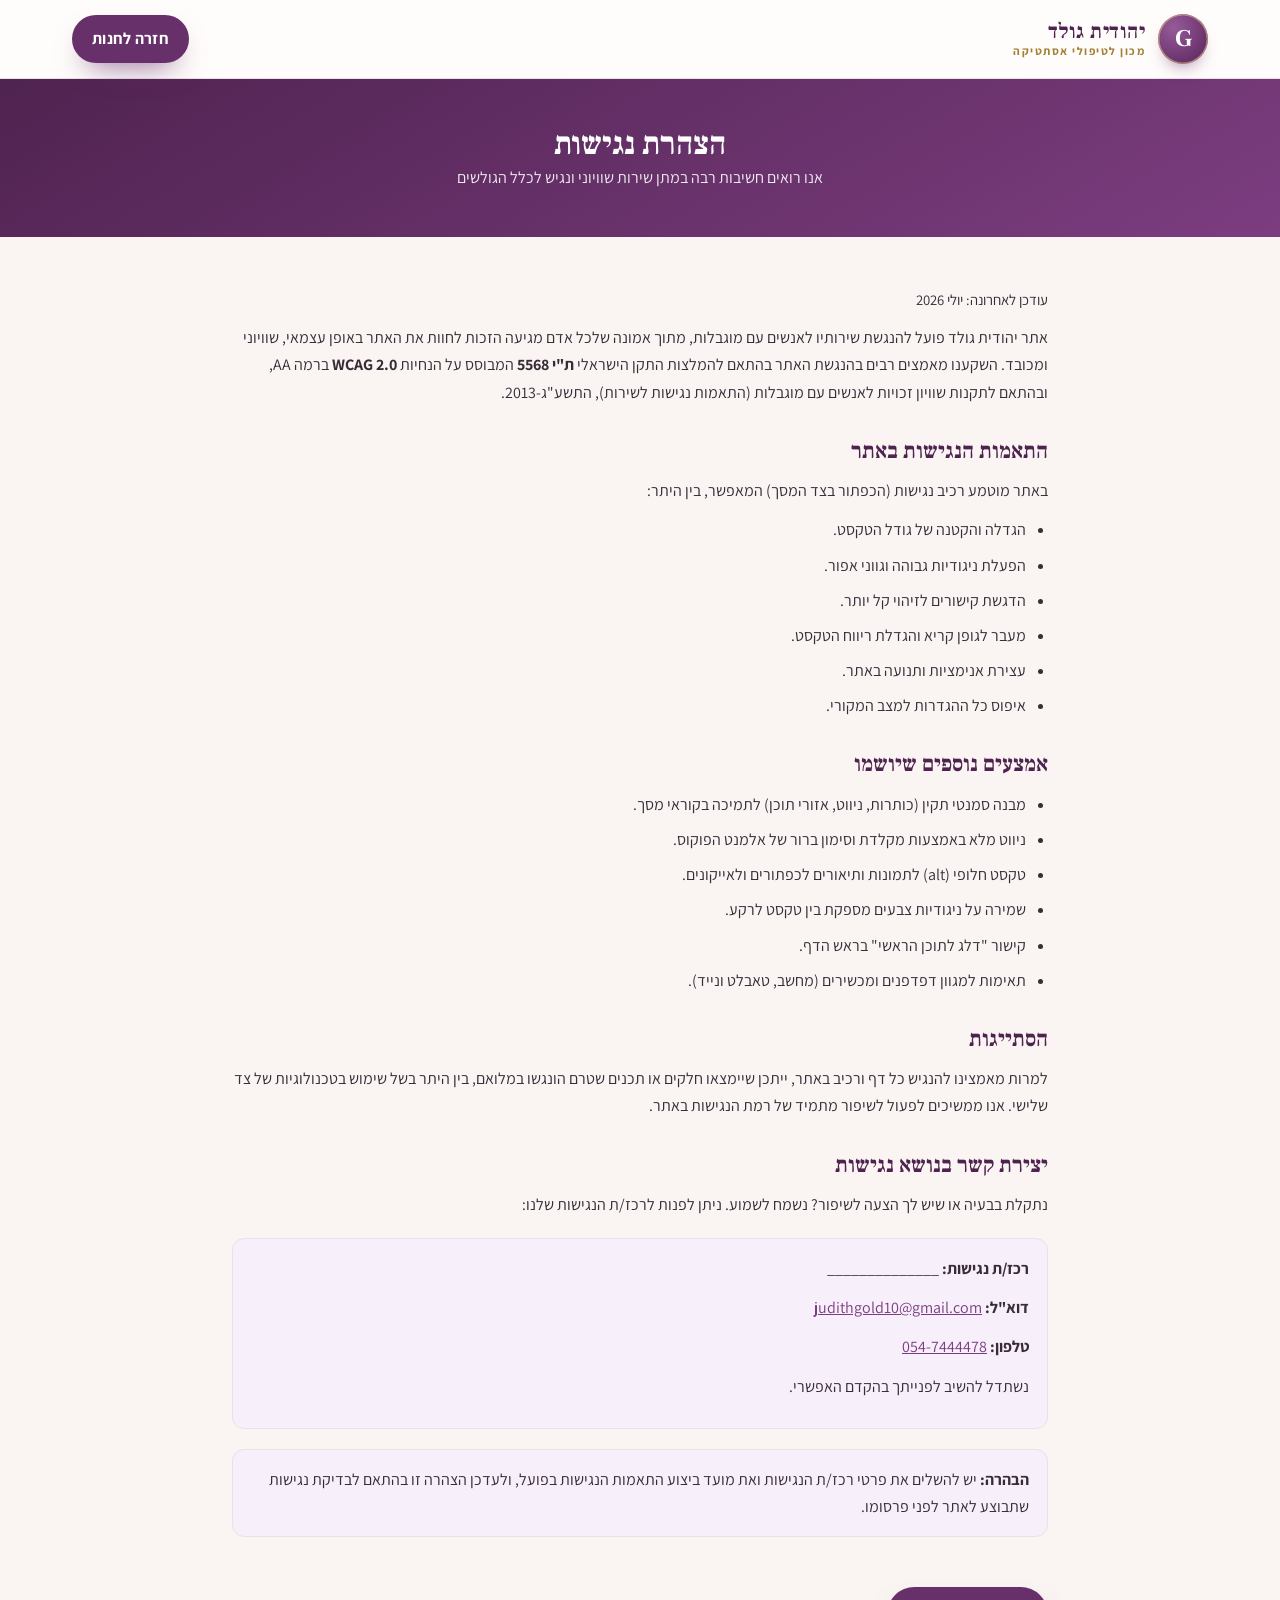
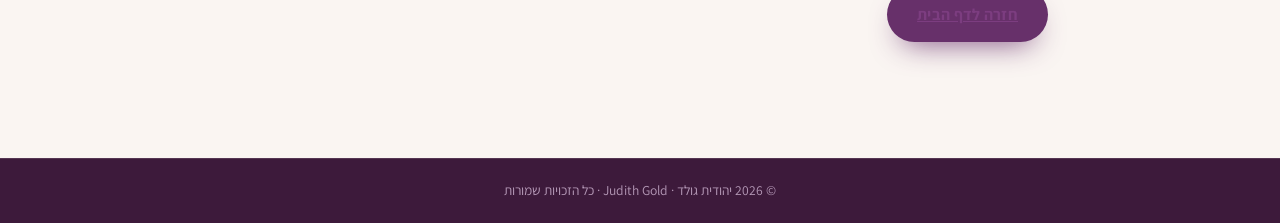
==== commit a09e5a7b: "Update to Judith Gold's real contact details - Email: judithgold10@gmail.com (replaces placeholders " ====
--- a/accessibility.html
+++ b/accessibility.html
@@ -70,7 +70,7 @@
     <p>נתקלת בבעיה או שיש לך הצעה לשיפור? נשמח לשמוע. ניתן לפנות לרכז/ת הנגישות שלנו:</p>
     <div class="legal-note">
       <p><strong>רכז/ת נגישות:</strong> ______________</p>
-      <p><strong>דוא"ל:</strong> <a href="mailto:accessibility@judithgold.co.il">accessibility@judithgold.co.il</a></p>
+      <p><strong>דוא"ל:</strong> <a href="mailto:judithgold10@gmail.com">judithgold10@gmail.com</a></p>
       <p><strong>טלפון:</strong> <a href="tel:+972547444478">054-7444478</a></p>
       <p>נשתדל להשיב לפנייתך בהקדם האפשרי.</p>
     </div>
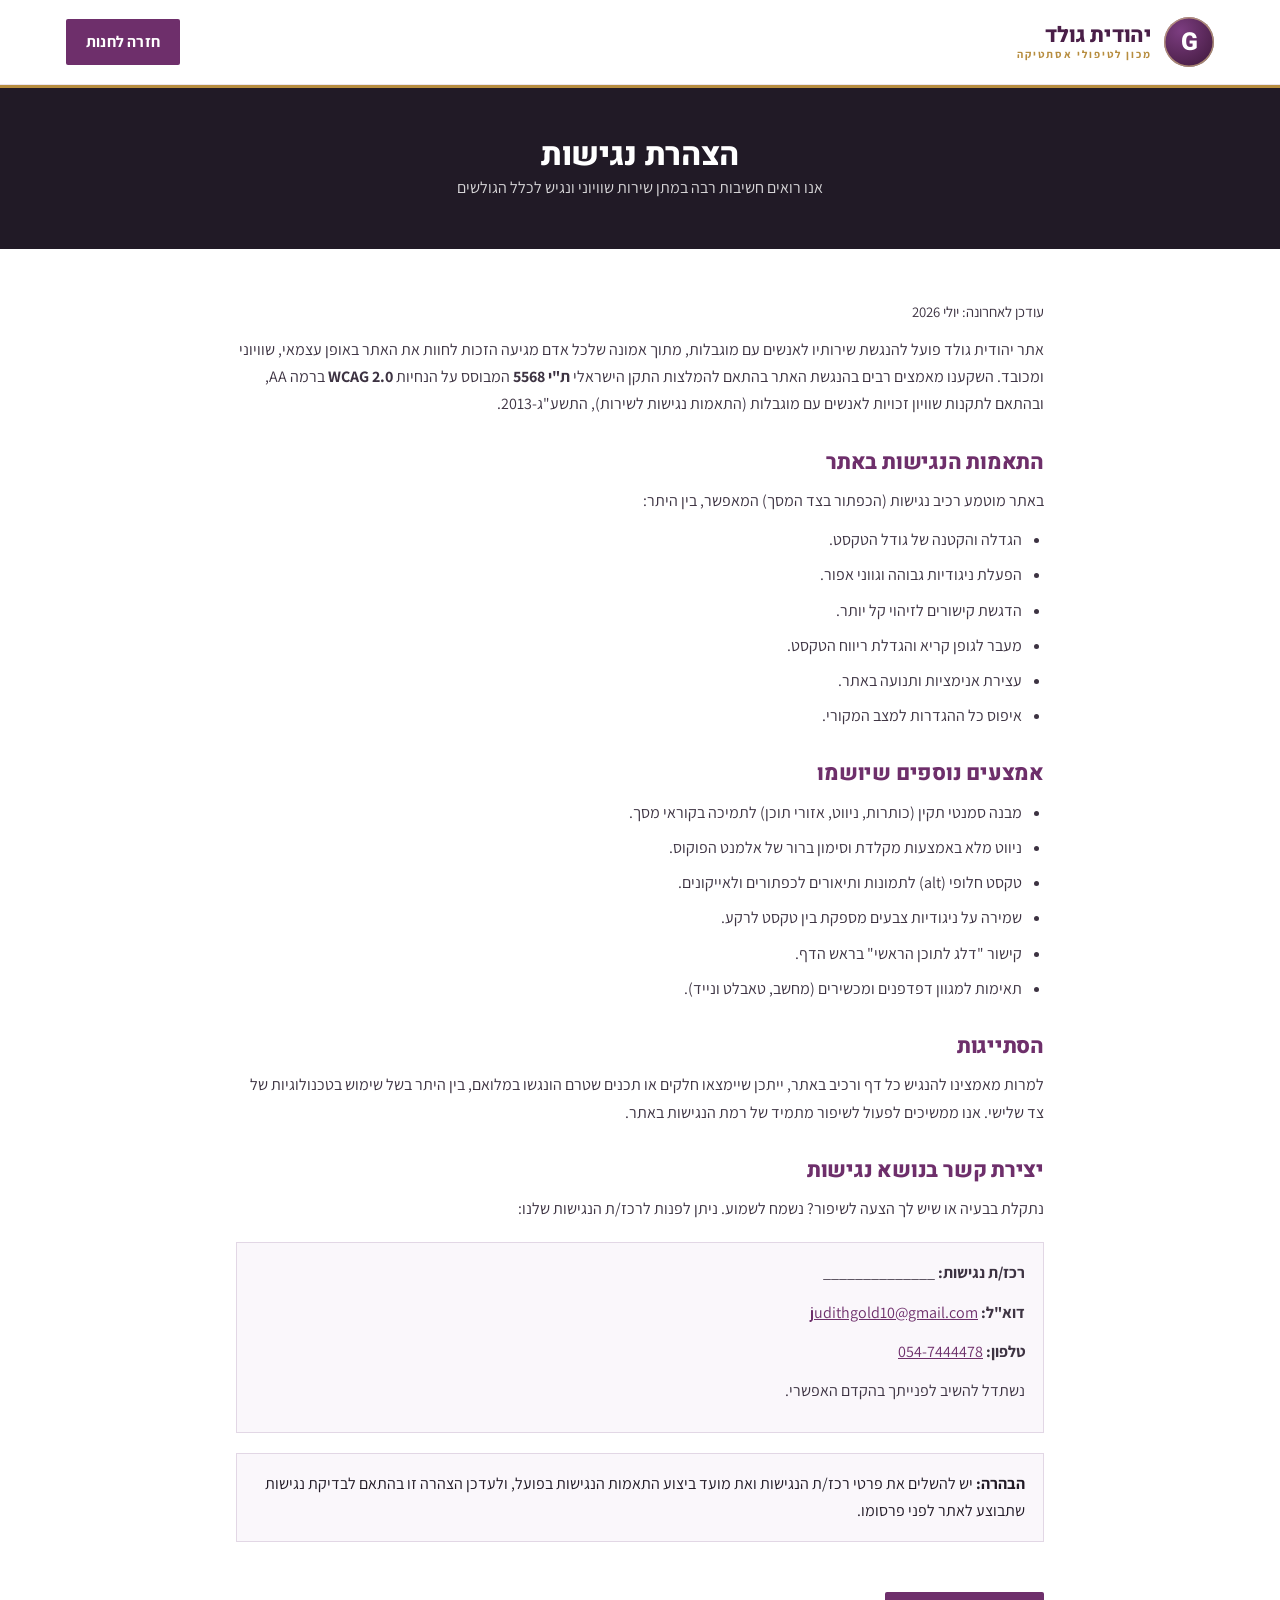
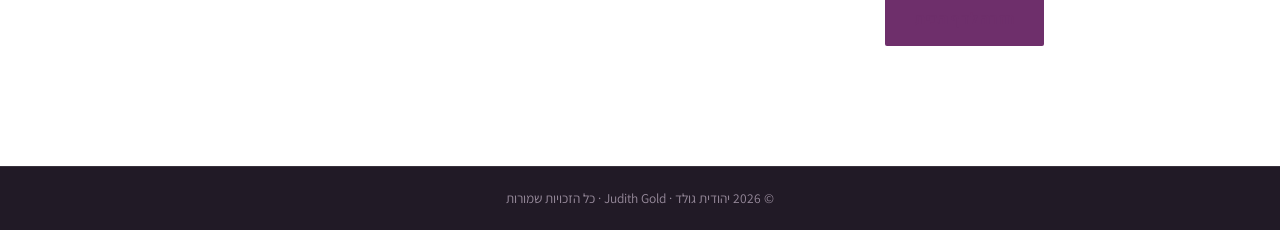
==== commit e39875a3: "Premium redesign: clean e-commerce look, real Dr. Klein series Address owner feedback (looked childi" ====
--- a/accessibility.html
+++ b/accessibility.html
@@ -11,7 +11,7 @@
   <link rel="icon" type="image/svg+xml" href="assets/favicon.svg" />
   <link rel="preconnect" href="https://fonts.googleapis.com" />
   <link rel="preconnect" href="https://fonts.gstatic.com" crossorigin />
-  <link href="https://fonts.googleapis.com/css2?family=Assistant:wght@300;400;600;700;800&family=Frank+Ruhl+Libre:wght@500;700;900&family=Heebo:wght@300;400;500;700&display=swap" rel="stylesheet" />
+  <link href="https://fonts.googleapis.com/css2?family=Assistant:wght@200;300;400;500;600;700;800&family=Heebo:wght@300;400;500;700;800&display=swap" rel="stylesheet" />
   <link rel="stylesheet" href="css/styles.css" />
 </head>
 <body>
--- a/css/styles.css
+++ b/css/styles.css
@@ -1,319 +1,296 @@
 /* ============================================================
    Judith Gold — יהודית גולד · מכון לטיפולי אסתטיקה
    Professional skincare store (Dr. Klein products)
-   Design: elegant aesthetics-institute — plum + cream + gold,
-   serif Hebrew headings, calm and premium. RTL.
+   Design: clean clinical-luxury — white ground, near-black text,
+   Judith Gold purple accent + restrained gold. Sans typography. RTL.
    ============================================================ */
 
 :root {
-  --plum-900: #3d1a3b;
-  --plum-800: #4f2350;
-  --plum-700: #67306a;
-  --plum-600: #7c3d80;
-  --plum-500: #965a99;
-  --plum-300: #c3a0c6;
-  --plum-100: #ecdcee;
-  --plum-050: #f7effa;
-  --gold: #c19a49;
-  --gold-soft: #dcc084;
-  --gold-deep: #a37f34;
-  --cream: #faf5f2;
-  --cream-2: #f4ebe6;
-  --ivory: #fffdfb;
-  --ink: #392c39;
-  --muted: #7c6b7d;
-  --line: #ecdfe6;
-  --white: #ffffff;
-  --shadow: 0 24px 60px -30px rgba(61, 26, 59, 0.5);
-  --shadow-sm: 0 12px 30px -18px rgba(61, 26, 59, 0.4);
-  --radius: 20px;
-  --radius-sm: 14px;
-  --wrap: 1180px;
-  --header-h: 78px;
+  --bg: #ffffff;
+  --bg-2: #faf7fb;
+  --bg-3: #f4eef5;
+  --ink: #211a26;
+  --ink-soft: #3d3342;
+  --muted: #736a78;
+  --purple: #6e2f6b;
+  --purple-600: #7c3d80;
+  --purple-700: #5f2b60;
+  --purple-800: #4a1f48;
+  --purple-100: #efe2f0;
+  --purple-050: #f7f0f8;
+  --gold: #b78d3f;
+  --gold-soft: #d8bd86;
+  --line: #ece4ee;
+  --line-2: #e2d7e5;
+  --wa: #25d366;
+  --shadow: 0 26px 60px -34px rgba(58, 26, 60, 0.45);
+  --shadow-sm: 0 10px 30px -20px rgba(58, 26, 60, 0.4);
+  --radius: 16px;
+  --radius-sm: 10px;
+  --wrap: 1200px;
+  --header-h: 84px;
 }
 
 * { box-sizing: border-box; margin: 0; padding: 0; }
-html { scroll-behavior: smooth; scroll-padding-top: calc(var(--header-h) + 20px); }
+html { scroll-behavior: smooth; scroll-padding-top: calc(var(--header-h) + 16px); }
 
 body {
   font-family: "Assistant", "Heebo", system-ui, -apple-system, sans-serif;
   color: var(--ink);
-  background: var(--cream);
+  background: var(--bg);
   line-height: 1.7;
   overflow-x: hidden;
+  font-weight: 400;
 }
 
 img { max-width: 100%; display: block; }
 a { color: inherit; text-decoration: none; }
 button { font-family: inherit; cursor: pointer; border: none; background: none; }
-h1, h2, h3 { font-family: "Frank Ruhl Libre", "Heebo", serif; line-height: 1.22; font-weight: 700; }
-
-.skip-link { position: absolute; right: -999px; top: 0; z-index: 200; background: var(--plum-700); color: #fff; padding: 10px 18px; border-radius: 0 0 10px 0; }
+h1, h2, h3 { font-family: "Heebo", "Assistant", sans-serif; line-height: 1.18; font-weight: 800; letter-spacing: -0.01em; }
+
+.skip-link { position: absolute; right: -999px; top: 0; z-index: 200; background: var(--purple); color: #fff; padding: 10px 18px; border-radius: 0 0 10px 0; }
 .skip-link:focus { right: 0; }
 
-/* small caps label helper */
-.eyebrow { font-family: "Assistant"; font-weight: 700; letter-spacing: 3px; font-size: .78rem; text-transform: uppercase; color: var(--gold-deep); }
+.eyebrow { font-weight: 700; letter-spacing: 3.5px; font-size: .72rem; text-transform: uppercase; color: var(--gold); }
 
 /* ---------- Buttons ---------- */
 .btn {
   display: inline-flex; align-items: center; justify-content: center; gap: 8px;
-  padding: 14px 30px; border-radius: 999px; font-weight: 700; font-size: 1rem;
+  padding: 14px 30px; border-radius: 2px; font-weight: 700; font-size: .98rem;
   transition: transform .18s ease, box-shadow .18s ease, background .18s ease, color .18s ease;
-  white-space: nowrap; letter-spacing: .3px;
-}
-.btn-primary { background: var(--plum-700); color: #fff; box-shadow: 0 14px 30px -14px rgba(103,48,106,.9); }
-.btn-primary:hover { transform: translateY(-2px); background: var(--plum-800); }
-.btn-ghost { background: transparent; color: var(--plum-700); border: 1.5px solid var(--plum-300); }
-.btn-ghost:hover { background: var(--plum-050); border-color: var(--plum-500); }
+  white-space: nowrap; letter-spacing: .2px;
+}
+.btn-primary { background: var(--purple); color: #fff; }
+.btn-primary:hover { background: var(--purple-800); transform: translateY(-1px); }
+.btn-ghost { background: transparent; color: var(--purple); border: 1.5px solid var(--line-2); }
+.btn-ghost:hover { border-color: var(--purple); background: var(--purple-050); }
 .btn-block { width: 100%; }
 
 /* ---------- Top bar ---------- */
-.topbar {
-  background: var(--plum-900); color: var(--gold-soft); text-align: center;
-  font-size: .82rem; font-weight: 600; padding: 9px 12px; letter-spacing: 1px;
-}
+.topbar { background: var(--ink); color: var(--gold-soft); text-align: center; font-size: .8rem; font-weight: 500; padding: 9px 12px; letter-spacing: .6px; }
 
 /* ---------- Header ---------- */
-.site-header { position: sticky; top: 0; z-index: 100; background: rgba(255,253,251,.94); backdrop-filter: blur(12px); border-bottom: 1px solid var(--line); }
-.header-inner { max-width: var(--wrap); margin: 0 auto; height: var(--header-h); display: flex; align-items: center; gap: 18px; padding: 0 22px; }
-.brand { display: flex; align-items: center; gap: 13px; margin-inline-end: auto; }
-.brand-mark {
-  width: 50px; height: 50px; border-radius: 50%; flex: none; display: grid; place-items: center;
-  font-family: "Frank Ruhl Libre", serif; font-weight: 700; font-size: 1.5rem; color: #fff;
-  background: radial-gradient(circle at 32% 28%, var(--plum-500), var(--plum-700) 75%);
-  box-shadow: inset 0 0 0 1.5px rgba(220,192,132,.55), 0 10px 20px -12px var(--plum-700);
-}
-.brand-text { display: flex; flex-direction: column; line-height: 1.15; }
-.brand-name { font-family: "Frank Ruhl Libre", serif; font-weight: 700; font-size: 1.3rem; letter-spacing: .5px; color: var(--plum-800); }
-.brand-sub { font-size: .72rem; color: var(--gold-deep); font-weight: 700; letter-spacing: 1.5px; }
-
-.main-nav { display: flex; gap: 28px; }
-.main-nav a { font-weight: 600; color: var(--ink); position: relative; padding: 4px 0; }
+.site-header { position: sticky; top: 0; z-index: 100; background: rgba(255,255,255,.96); backdrop-filter: blur(10px); border-bottom: 1px solid var(--line); }
+.header-inner { max-width: var(--wrap); margin: 0 auto; height: var(--header-h); display: flex; align-items: center; gap: 20px; padding: 0 26px; }
+.brand { display: flex; align-items: center; gap: 12px; margin-inline-end: auto; }
+.brand-mark { width: 50px; height: 50px; border-radius: 50%; flex: none; display: grid; place-items: center; font-family: "Heebo", sans-serif; font-weight: 800; font-size: 1.55rem; color: #fff; background: radial-gradient(circle at 33% 28%, var(--purple-600), var(--purple-800) 78%); box-shadow: inset 0 0 0 1.5px rgba(216,189,134,.65); }
+.brand-text { display: flex; flex-direction: column; line-height: 1.12; }
+.brand-name { font-family: "Heebo", sans-serif; font-weight: 800; font-size: 1.34rem; color: var(--purple-800); letter-spacing: -0.01em; }
+.brand-sub { font-size: .68rem; color: var(--gold); font-weight: 700; letter-spacing: 2px; }
+
+.main-nav { display: flex; gap: 30px; }
+.main-nav a { font-weight: 600; color: var(--ink-soft); position: relative; padding: 6px 0; font-size: .98rem; }
 .main-nav a::after { content: ""; position: absolute; bottom: 0; right: 0; height: 1.5px; width: 0; background: var(--gold); transition: width .22s ease; }
-.main-nav a:hover { color: var(--plum-700); }
+.main-nav a:hover { color: var(--purple); }
 .main-nav a:hover::after { width: 100%; }
 
-.cart-btn { position: relative; color: var(--plum-700); padding: 8px; border-radius: 12px; transition: background .18s; }
-.cart-btn:hover { background: var(--plum-050); }
-.cart-count { position: absolute; top: -2px; inset-inline-start: -2px; min-width: 20px; height: 20px; padding: 0 5px; background: var(--gold); color: #fff; font-size: .72rem; font-weight: 800; border-radius: 999px; display: grid; place-items: center; border: 2px solid var(--cream); }
+.cart-btn { position: relative; color: var(--purple); padding: 8px; border-radius: 8px; transition: background .18s; }
+.cart-btn:hover { background: var(--purple-050); }
+.cart-count { position: absolute; top: -2px; inset-inline-start: -2px; min-width: 20px; height: 20px; padding: 0 5px; background: var(--gold); color: #fff; font-size: .72rem; font-weight: 800; border-radius: 999px; display: grid; place-items: center; border: 2px solid #fff; }
 
 .nav-toggle { display: none; flex-direction: column; gap: 5px; padding: 8px; }
-.nav-toggle span { width: 24px; height: 2px; background: var(--plum-700); border-radius: 2px; transition: .25s; }
+.nav-toggle span { width: 24px; height: 2px; background: var(--purple); border-radius: 2px; transition: .25s; }
 
 /* ---------- Hero ---------- */
-.hero { position: relative; max-width: var(--wrap); margin: 0 auto; padding: 74px 22px 50px; display: grid; grid-template-columns: 1.05fr .95fr; gap: 46px; align-items: center; }
-.hero-eyebrow { margin-bottom: 18px; }
-.hero-title { font-size: clamp(2.5rem, 6vw, 4.3rem); color: var(--plum-900); font-weight: 700; }
-.hero-title span { color: var(--gold-deep); font-style: italic; }
-.hero-lead { margin: 22px 0 30px; font-size: 1.12rem; color: var(--muted); max-width: 42ch; }
+.hero { position: relative; max-width: var(--wrap); margin: 0 auto; padding: 84px 26px 60px; display: grid; grid-template-columns: 1.05fr .95fr; gap: 54px; align-items: center; }
+.hero-eyebrow { margin-bottom: 20px; }
+.hero-title { font-size: clamp(2.6rem, 6vw, 4.6rem); color: var(--ink); font-weight: 800; }
+.hero-title span { color: var(--purple); }
+.hero-lead { margin: 24px 0 32px; font-size: 1.12rem; color: var(--muted); max-width: 44ch; font-weight: 400; }
+.hero-lead strong { color: var(--purple); font-weight: 700; }
 .hero-cta { display: flex; gap: 14px; flex-wrap: wrap; }
-.hero-badges { list-style: none; display: flex; flex-wrap: wrap; gap: 22px; margin-top: 34px; padding-top: 26px; border-top: 1px solid var(--line); }
-.hero-badges li { font-size: .9rem; color: var(--muted); font-weight: 600; }
-
-.hero-visual { position: relative; min-height: 400px; display: grid; place-items: center; }
+.hero-badges { list-style: none; display: flex; flex-wrap: wrap; gap: 14px 26px; margin-top: 36px; padding-top: 28px; border-top: 1px solid var(--line); }
+.hero-badges li { font-size: .9rem; color: var(--ink-soft); font-weight: 600; position: relative; padding-inline-start: 18px; }
+.hero-badges li::before { content: ""; position: absolute; inset-inline-start: 0; top: 50%; width: 7px; height: 7px; border-radius: 50%; background: var(--gold); transform: translateY(-50%); }
+
+.hero-visual { display: grid; place-items: center; }
 .hero-frame {
-  position: relative; width: min(360px, 80%); aspect-ratio: 3/4; border-radius: 200px 200px 24px 24px;
-  background: linear-gradient(160deg, var(--plum-100), var(--cream-2));
-  border: 1px solid var(--line); box-shadow: var(--shadow); display: grid; place-items: center; overflow: hidden;
-}
-.hero-frame::after { content: ""; position: absolute; inset: 14px; border: 1px solid rgba(193,154,73,.4); border-radius: 190px 190px 16px 16px; pointer-events: none; }
-.hero-frame-emoji { font-size: 6rem; }
-.hero-chip {
-  position: absolute; bottom: 26px; inset-inline-start: -6px; background: var(--ivory); border-radius: 16px;
-  padding: 14px 20px; box-shadow: var(--shadow-sm); display: flex; flex-direction: column; gap: 2px; text-align: center;
-  border: 1px solid var(--line);
-}
-.hero-chip strong { font-family: "Frank Ruhl Libre", serif; color: var(--plum-800); font-size: 1.1rem; }
-.hero-chip span { font-size: .74rem; color: var(--gold-deep); font-weight: 700; letter-spacing: 1px; text-transform: uppercase; }
-.hero-flower { position: absolute; top: 10px; inset-inline-end: 8px; width: 74px; opacity: .9; animation: spin 26s linear infinite; }
-@keyframes spin { to { transform: rotate(360deg); } }
+  position: relative; width: min(370px, 88%); aspect-ratio: 4/5; border-radius: 2px;
+  background: linear-gradient(160deg, var(--bg-2), var(--bg-3));
+  border: 1px solid var(--line-2); display: grid; place-items: center;
+}
+.hero-frame::after { content: ""; position: absolute; inset: 16px; border: 1px solid rgba(183,141,63,.35); pointer-events: none; }
+.hero-bottle { width: 46%; height: auto; filter: drop-shadow(0 24px 30px rgba(74,31,72,.28)); position: relative; z-index: 1; }
+.hero-flower { position: absolute; top: 20px; inset-inline-end: 20px; width: 62px; opacity: .9; z-index: 2; }
+.hero-chip { position: absolute; bottom: -18px; inset-inline-start: 24px; background: #fff; border: 1px solid var(--line-2); padding: 12px 20px; box-shadow: var(--shadow-sm); text-align: center; }
+.hero-chip strong { display: block; font-family: "Heebo"; color: var(--purple); font-size: 1rem; letter-spacing: .3px; }
+.hero-chip span { font-size: .72rem; color: var(--gold); font-weight: 700; letter-spacing: 1px; }
 
 /* ---------- Trust strip ---------- */
-.trust-strip { background: var(--plum-800); color: #fff; display: grid; grid-template-columns: repeat(4, 1fr); gap: 10px; text-align: center; padding: 30px 22px; }
-.trust-strip strong { display: block; font-family: "Frank Ruhl Libre", serif; font-size: 1.9rem; font-weight: 700; color: var(--gold-soft); }
-.trust-strip span { font-size: .9rem; opacity: .88; }
+.trust-strip { background: var(--ink); color: #fff; display: grid; grid-template-columns: repeat(4, 1fr); gap: 10px; text-align: center; padding: 34px 26px; margin-top: 26px; }
+.trust-strip strong { display: block; font-family: "Heebo"; font-size: 1.8rem; font-weight: 800; color: var(--gold-soft); letter-spacing: 0; }
+.trust-strip span { font-size: .88rem; opacity: .82; letter-spacing: .3px; }
 
 /* ---------- Sections ---------- */
-.section { max-width: var(--wrap); margin: 0 auto; padding: 72px 22px; }
-.section-head { text-align: center; margin-bottom: 44px; }
-.section-head .eyebrow { display: inline-block; margin-bottom: 12px; }
-.section-head h2 { font-size: clamp(2rem, 4.2vw, 2.9rem); color: var(--plum-900); }
-.section-head h2::after { content: ""; display: block; width: 54px; height: 2px; background: var(--gold); margin: 16px auto 0; }
-.section-head p { color: var(--muted); margin-top: 14px; font-size: 1.05rem; }
+.section { max-width: var(--wrap); margin: 0 auto; padding: 78px 26px; }
+.section-head { text-align: center; margin-bottom: 46px; }
+.section-head .eyebrow { display: inline-block; margin-bottom: 14px; }
+.section-head h2 { font-size: clamp(1.9rem, 4vw, 2.7rem); color: var(--ink); }
+.section-head h2::after { content: ""; display: block; width: 44px; height: 2px; background: var(--gold); margin: 18px auto 0; }
+.section-head p { color: var(--muted); margin-top: 14px; font-size: 1.04rem; }
 
 /* ---------- Product lines / series ---------- */
-.lines { background: var(--ivory); border-block: 1px solid var(--line); }
-.lines-grid { display: grid; grid-template-columns: repeat(auto-fit, minmax(210px, 1fr)); gap: 20px; max-width: var(--wrap); margin: 0 auto; }
-.line-card {
-  border: 1px solid var(--line); border-radius: var(--radius); padding: 26px 22px; text-align: center; background: var(--cream);
-  transition: transform .2s, box-shadow .2s, border-color .2s;
-}
-.line-card:hover { transform: translateY(-5px); box-shadow: var(--shadow-sm); border-color: var(--plum-300); }
-.line-emoji { font-size: 2.4rem; }
-.line-card h3 { color: var(--plum-800); font-size: 1.2rem; margin: 10px 0 6px; letter-spacing: .5px; }
-.line-card p { font-size: .88rem; color: var(--muted); }
+.lines { background: var(--bg-2); border-block: 1px solid var(--line); }
+.lines-grid { display: grid; grid-template-columns: repeat(auto-fit, minmax(180px, 1fr)); gap: 1px; max-width: var(--wrap); margin: 0 auto; background: var(--line); border: 1px solid var(--line); }
+.line-card { background: var(--bg); padding: 34px 24px; text-align: center; transition: background .2s; }
+.line-card:hover { background: var(--purple-050); }
+.line-kicker { display: block; font-family: "Heebo"; font-weight: 800; font-size: 1rem; color: var(--gold); letter-spacing: 2px; margin-bottom: 12px; }
+.line-card h3 { color: var(--purple); font-size: 1.16rem; margin-bottom: 8px; letter-spacing: .3px; }
+.line-card p { font-size: .88rem; color: var(--muted); line-height: 1.6; }
 
 /* ---------- Categories ---------- */
-.cat-grid { display: flex; flex-wrap: wrap; justify-content: center; gap: 12px; }
-.cat-card {
-  display: flex; align-items: center; gap: 9px; background: var(--ivory); border: 1.5px solid var(--line);
-  border-radius: 999px; padding: 12px 22px; font-weight: 700; color: var(--plum-800); font-size: .95rem;
-  transition: transform .18s, box-shadow .18s, border-color .18s, background .18s, color .18s;
-}
-.cat-card:hover { border-color: var(--plum-300); transform: translateY(-2px); }
-.cat-card.active { background: var(--plum-700); color: #fff; border-color: transparent; }
-.cat-emoji { font-size: 1.25rem; }
+.cat-grid { display: flex; flex-wrap: wrap; justify-content: center; gap: 10px; }
+.cat-card { background: var(--bg); border: 1px solid var(--line-2); border-radius: 2px; padding: 11px 24px; font-weight: 600; color: var(--ink-soft); font-size: .94rem; letter-spacing: .2px; transition: .18s; }
+.cat-card:hover { border-color: var(--purple); color: var(--purple); }
+.cat-card.active { background: var(--purple); color: #fff; border-color: var(--purple); }
 
 /* ---------- Products ---------- */
-.product-grid { display: grid; grid-template-columns: repeat(auto-fill, minmax(250px, 1fr)); gap: 26px; }
-.product-card { background: var(--ivory); border: 1px solid var(--line); border-radius: var(--radius); overflow: hidden; display: flex; flex-direction: column; transition: transform .2s, box-shadow .2s; }
-.product-card:hover { transform: translateY(-6px); box-shadow: var(--shadow); }
-.product-media { position: relative; aspect-ratio: 1/1; display: grid; place-items: center; font-size: 4.6rem; background: linear-gradient(155deg, var(--plum-050), var(--cream-2)); }
-.product-line-badge { position: absolute; top: 14px; inset-inline-end: 14px; background: rgba(255,253,251,.92); color: var(--plum-700); font-size: .68rem; font-weight: 800; letter-spacing: .8px; padding: 5px 11px; border-radius: 999px; border: 1px solid var(--line); }
-.product-tag { position: absolute; top: 14px; inset-inline-start: 14px; background: var(--gold); color: #fff; font-size: .7rem; font-weight: 800; padding: 5px 11px; border-radius: 999px; }
-.product-body { padding: 18px 18px 20px; display: flex; flex-direction: column; gap: 6px; flex: 1; }
-.product-cat { font-size: .74rem; color: var(--gold-deep); font-weight: 700; letter-spacing: .5px; }
-.product-name { font-family: "Frank Ruhl Libre", serif; font-weight: 700; font-size: 1.12rem; color: var(--plum-900); }
-.product-desc { font-size: .86rem; color: var(--muted); flex: 1; }
-.product-rating { font-size: .82rem; color: var(--gold); }
-.product-rating span { color: var(--muted); }
-.product-foot { display: flex; align-items: center; justify-content: space-between; margin-top: 10px; gap: 10px; }
-.product-price { font-family: "Frank Ruhl Libre", serif; font-weight: 700; font-size: 1.3rem; color: var(--plum-800); }
-.product-price small { font-size: .8rem; color: var(--muted); font-weight: 400; text-decoration: line-through; margin-inline-start: 6px; }
-.add-btn { background: var(--plum-700); color: #fff; padding: 10px 18px; border-radius: 999px; font-weight: 700; font-size: .88rem; transition: transform .15s, background .15s; }
-.add-btn:hover { background: var(--plum-800); transform: scale(1.04); }
-.add-btn:active { transform: scale(.96); }
+.product-grid { display: grid; grid-template-columns: repeat(auto-fill, minmax(260px, 1fr)); gap: 28px; }
+.product-card { background: var(--bg); border: 1px solid var(--line); display: flex; flex-direction: column; transition: box-shadow .22s, transform .22s, border-color .22s; }
+.product-card:hover { box-shadow: var(--shadow); transform: translateY(-4px); border-color: var(--line-2); }
+.product-media { position: relative; aspect-ratio: 1/1; display: grid; place-items: center; background: linear-gradient(165deg, var(--bg-2), var(--bg-3)); border-bottom: 1px solid var(--line); }
+.prod-svg { width: 44%; height: auto; filter: drop-shadow(0 16px 20px rgba(74,31,72,.22)); }
+.product-line-badge { position: absolute; top: 14px; inset-inline-end: 14px; background: rgba(255,255,255,.9); color: var(--purple); font-size: .66rem; font-weight: 700; letter-spacing: .8px; padding: 5px 10px; border: 1px solid var(--line-2); }
+.product-tag { position: absolute; top: 14px; inset-inline-start: 14px; background: var(--gold); color: #fff; font-size: .68rem; font-weight: 700; letter-spacing: .5px; padding: 5px 10px; }
+.product-body { padding: 20px 20px 22px; display: flex; flex-direction: column; gap: 7px; flex: 1; }
+.product-cat { font-size: .72rem; color: var(--gold); font-weight: 700; letter-spacing: 1px; text-transform: uppercase; }
+.product-name { font-family: "Heebo"; font-weight: 700; font-size: 1.08rem; color: var(--ink); line-height: 1.35; }
+.product-desc { font-size: .85rem; color: var(--muted); flex: 1; line-height: 1.6; }
+.product-rating { font-size: .8rem; color: var(--gold); letter-spacing: 1px; }
+.product-rating span { color: var(--muted); letter-spacing: 0; }
+.product-foot { display: flex; align-items: center; justify-content: space-between; margin-top: 8px; gap: 10px; }
+.product-price { font-family: "Heebo"; font-weight: 800; font-size: 1.24rem; color: var(--ink); }
+.product-price small { font-size: .78rem; color: var(--muted); font-weight: 400; text-decoration: line-through; margin-inline-start: 6px; }
+.add-btn { background: var(--purple); color: #fff; padding: 10px 18px; border-radius: 2px; font-weight: 700; font-size: .86rem; transition: background .15s; }
+.add-btn:hover { background: var(--purple-800); }
+.wa-product { display: inline-flex; align-items: center; justify-content: center; gap: 7px; margin-top: 12px; padding: 10px; border: 1px solid #cfe9d6; color: #1f8f4d; background: #f4fbf6; font-weight: 600; font-size: .84rem; border-radius: 2px; transition: .16s; }
+.wa-product:hover { background: #e9f7ee; border-color: var(--wa); }
 
 /* ---------- About ---------- */
-.about { display: grid; grid-template-columns: .85fr 1.15fr; gap: 50px; align-items: center; }
+.about { display: grid; grid-template-columns: .8fr 1.2fr; gap: 54px; align-items: center; }
 .about-visual { display: grid; place-items: center; }
-.about-badge {
-  width: 230px; height: 230px; border-radius: 50%; display: grid; place-items: center;
-  font-family: "Frank Ruhl Libre", serif; font-weight: 700; font-size: 4.4rem; color: #fff; position: relative;
-  background: radial-gradient(circle at 32% 28%, var(--plum-500), var(--plum-800) 78%);
-  box-shadow: var(--shadow), inset 0 0 0 3px rgba(220,192,132,.5);
-}
-.about-badge::after { content: ""; position: absolute; inset: -14px; border: 1px solid var(--plum-300); border-radius: 50%; }
+.about-badge { width: 220px; height: 220px; border-radius: 50%; display: grid; place-items: center; font-family: "Heebo"; font-weight: 800; font-size: 4.4rem; color: #fff; background: radial-gradient(circle at 32% 28%, var(--purple-600), var(--purple-800) 78%); position: relative; }
+.about-badge::after { content: ""; position: absolute; inset: -14px; border: 1px solid var(--line-2); border-radius: 50%; }
 .about-text .eyebrow { display: inline-block; margin-bottom: 12px; }
-.about-text h2 { font-size: clamp(1.9rem, 4vw, 2.7rem); color: var(--plum-900); margin-bottom: 18px; }
-.about-text p { color: var(--muted); margin-bottom: 16px; font-size: 1.05rem; }
-.about-text strong { color: var(--plum-700); }
+.about-text h2 { font-size: clamp(1.9rem, 4vw, 2.6rem); color: var(--ink); margin-bottom: 18px; }
+.about-text p { color: var(--muted); margin-bottom: 16px; font-size: 1.04rem; }
+.about-text strong { color: var(--purple); font-weight: 700; }
 
 /* ---------- Contact / Newsletter ---------- */
-.newsletter { padding-top: 24px; }
-.newsletter-box { background: linear-gradient(150deg, var(--plum-800), var(--plum-600)); border-radius: 26px; padding: 52px 30px; text-align: center; color: #fff; box-shadow: var(--shadow); position: relative; overflow: hidden; }
-.newsletter-box::before { content: ""; position: absolute; width: 280px; height: 280px; border-radius: 50%; background: radial-gradient(circle, rgba(220,192,132,.32), transparent 70%); top: -90px; inset-inline-start: -70px; }
-.newsletter-box h2 { font-size: clamp(1.7rem, 3.6vw, 2.4rem); position: relative; }
-.newsletter-box > p { opacity: .92; margin: 12px auto 24px; max-width: 48ch; position: relative; }
-.newsletter-form { display: flex; gap: 10px; flex-wrap: wrap; justify-content: center; position: relative; }
-.newsletter-form input { flex: 1 1 220px; max-width: 280px; padding: 14px 18px; border-radius: 999px; border: none; font-family: inherit; font-size: 1rem; background: rgba(255,255,255,.96); color: var(--ink); }
-.newsletter-form input:focus { outline: 3px solid var(--gold-soft); }
-.newsletter-note { margin-top: 16px; font-weight: 700; color: var(--gold-soft); min-height: 1.2em; position: relative; }
-.contact-details { display: flex; flex-wrap: wrap; gap: 12px 28px; justify-content: center; margin-top: 26px; position: relative; font-size: .95rem; }
-.contact-details a, .contact-details span { color: #fff; display: inline-flex; align-items: center; gap: 7px; font-weight: 600; }
+.newsletter { padding-top: 20px; }
+.newsletter-box { background: var(--ink); border-radius: 2px; padding: 56px 30px; text-align: center; color: #fff; position: relative; overflow: hidden; border-top: 3px solid var(--gold); }
+.newsletter-box h2 { font-size: clamp(1.7rem, 3.6vw, 2.3rem); }
+.newsletter-box > p { opacity: .82; margin: 12px auto 26px; max-width: 48ch; font-weight: 300; }
+.newsletter-form { display: flex; gap: 10px; flex-wrap: wrap; justify-content: center; }
+.newsletter-form input { flex: 1 1 220px; max-width: 280px; padding: 14px 18px; border-radius: 2px; border: 1px solid #443b4a; font-family: inherit; font-size: 1rem; background: #2b2430; color: #fff; }
+.newsletter-form input::placeholder { color: #9a8fa2; }
+.newsletter-form input:focus { outline: none; border-color: var(--gold); }
+.newsletter-note { margin-top: 16px; font-weight: 600; color: var(--gold-soft); min-height: 1.2em; }
+.contact-details { display: flex; flex-wrap: wrap; gap: 12px 26px; justify-content: center; margin-top: 30px; padding-top: 24px; border-top: 1px solid #3a3340; font-size: .94rem; }
+.contact-details a, .contact-details span { color: #e7dfea; display: inline-flex; align-items: center; gap: 7px; font-weight: 500; }
 .contact-details a:hover { color: var(--gold-soft); }
 
 /* ---------- FAQ ---------- */
-.faq { max-width: 780px; margin: 0 auto; display: flex; flex-direction: column; gap: 12px; }
-.faq details { background: var(--ivory); border: 1px solid var(--line); border-radius: var(--radius-sm); padding: 4px 22px; transition: box-shadow .2s; }
-.faq details[open] { box-shadow: var(--shadow-sm); }
-.faq summary { font-family: "Frank Ruhl Libre", serif; font-weight: 700; color: var(--plum-800); padding: 16px 0; cursor: pointer; list-style: none; display: flex; justify-content: space-between; align-items: center; font-size: 1.05rem; }
+.faq { max-width: 780px; margin: 0 auto; display: flex; flex-direction: column; gap: 0; border-top: 1px solid var(--line); }
+.faq details { border-bottom: 1px solid var(--line); }
+.faq summary { font-family: "Heebo"; font-weight: 700; color: var(--ink); padding: 20px 4px; cursor: pointer; list-style: none; display: flex; justify-content: space-between; align-items: center; font-size: 1.04rem; }
 .faq summary::-webkit-details-marker { display: none; }
-.faq summary::after { content: "+"; font-size: 1.5rem; color: var(--gold); font-weight: 400; }
+.faq summary::after { content: "+"; font-size: 1.4rem; color: var(--gold); font-weight: 300; }
 .faq details[open] summary::after { content: "−"; }
-.faq details p { color: var(--muted); padding-bottom: 18px; }
+.faq details p { color: var(--muted); padding: 0 4px 20px; }
 
 /* ---------- Footer ---------- */
-.site-footer { background: var(--plum-900); color: #d8c6d9; margin-top: 46px; }
-.footer-grid { max-width: var(--wrap); margin: 0 auto; padding: 56px 22px 34px; display: grid; grid-template-columns: 1.5fr 1fr 1fr 1.1fr; gap: 32px; }
-.footer-brand .brand-mark { margin-bottom: 14px; }
-.footer-brand p { max-width: 32ch; font-size: .92rem; }
-.footer-grid h3 { font-family: "Frank Ruhl Libre", serif; color: #fff; font-size: 1.1rem; margin-bottom: 15px; }
-.footer-grid a { display: block; padding: 5px 0; font-size: .92rem; color: #cbb3cd; transition: color .15s; }
+.site-footer { background: var(--ink); color: #cabfce; margin-top: 50px; }
+.footer-grid { max-width: var(--wrap); margin: 0 auto; padding: 58px 26px 34px; display: grid; grid-template-columns: 1.5fr 1fr 1fr 1.1fr; gap: 34px; }
+.footer-brand .brand-mark { display: inline-grid; place-items: center; width: 52px; height: 52px; border-radius: 50%; font-family: "Heebo"; font-weight: 800; font-size: 1.4rem; color: #fff; background: radial-gradient(circle at 32% 28%, var(--purple-600), var(--purple-800) 78%); margin-bottom: 14px; }
+.footer-brand p { max-width: 32ch; font-size: .9rem; line-height: 1.7; }
+.footer-grid h3 { font-family: "Heebo"; color: #fff; font-size: 1rem; margin-bottom: 15px; font-weight: 700; }
+.footer-grid a { display: block; padding: 5px 0; font-size: .9rem; color: #b9adbd; transition: color .15s; }
 .footer-grid a:hover { color: var(--gold-soft); }
-.footer-contact span { display: block; padding: 5px 0; font-size: .92rem; color: #cbb3cd; }
-.footer-bottom { border-top: 1px solid rgba(255,255,255,.12); text-align: center; padding: 20px; font-size: .85rem; color: #b498b6; }
+.footer-contact span { display: block; padding: 5px 0; font-size: .9rem; color: #b9adbd; }
+.footer-bottom { border-top: 1px solid rgba(255,255,255,.1); text-align: center; padding: 20px; font-size: .84rem; color: #978a9b; }
 
 /* ---------- Cart Drawer ---------- */
-.drawer-overlay { position: fixed; inset: 0; background: rgba(40,18,40,.55); backdrop-filter: blur(3px); opacity: 0; visibility: hidden; transition: .28s; z-index: 150; }
+.drawer-overlay { position: fixed; inset: 0; background: rgba(28,18,30,.5); backdrop-filter: blur(3px); opacity: 0; visibility: hidden; transition: .28s; z-index: 150; }
 .drawer-overlay.open { opacity: 1; visibility: visible; }
-.cart-drawer { position: fixed; top: 0; inset-inline-start: 0; height: 100%; width: min(420px, 92vw); background: var(--ivory); z-index: 160; box-shadow: var(--shadow); display: flex; flex-direction: column; transform: translateX(100%); visibility: hidden; pointer-events: none; transition: transform .32s cubic-bezier(.4,0,.2,1), visibility .32s; }
+.cart-drawer { position: fixed; top: 0; inset-inline-start: 0; height: 100%; width: min(420px, 92vw); background: #fff; z-index: 160; box-shadow: var(--shadow); display: flex; flex-direction: column; transform: translateX(100%); visibility: hidden; pointer-events: none; transition: transform .32s cubic-bezier(.4,0,.2,1), visibility .32s; }
 .cart-drawer.open { transform: translateX(0); visibility: visible; pointer-events: auto; }
 .cart-drawer-head { display: flex; align-items: center; justify-content: space-between; padding: 22px; border-bottom: 1px solid var(--line); }
-.cart-drawer-head h2 { font-size: 1.3rem; color: var(--plum-900); }
+.cart-drawer-head h2 { font-size: 1.2rem; color: var(--ink); }
 .cart-close { font-size: 1.3rem; color: var(--muted); padding: 6px; border-radius: 8px; }
-.cart-close:hover { background: var(--plum-050); color: var(--plum-700); }
-.cart-items { flex: 1; overflow-y: auto; padding: 12px 22px; }
-.cart-item { display: flex; gap: 12px; padding: 15px 0; border-bottom: 1px solid var(--line); }
-.cart-item-media { width: 66px; height: 66px; border-radius: 12px; flex: none; display: grid; place-items: center; font-size: 2rem; background: linear-gradient(155deg, var(--plum-050), var(--cream-2)); }
+.cart-close:hover { background: var(--purple-050); color: var(--purple); }
+.cart-items { flex: 1; overflow-y: auto; padding: 8px 22px; }
+.cart-item { display: flex; gap: 12px; padding: 16px 0; border-bottom: 1px solid var(--line); }
+.cart-item-media { width: 62px; height: 62px; flex: none; display: grid; place-items: center; background: linear-gradient(165deg, var(--bg-2), var(--bg-3)); border: 1px solid var(--line); }
+.cart-svg { width: 60%; height: auto; }
 .cart-item-info { flex: 1; display: flex; flex-direction: column; gap: 4px; }
-.cart-item-name { font-weight: 700; color: var(--plum-900); font-size: .95rem; }
-.cart-item-price { color: var(--plum-600); font-weight: 700; }
+.cart-item-name { font-weight: 700; color: var(--ink); font-size: .92rem; line-height: 1.35; }
+.cart-item-price { color: var(--purple); font-weight: 700; }
 .cart-item-controls { display: flex; align-items: center; gap: 8px; margin-top: 4px; }
-.qty-btn { width: 28px; height: 28px; border-radius: 8px; background: var(--plum-050); color: var(--plum-700); font-weight: 800; font-size: 1rem; display: grid; place-items: center; border: 1px solid var(--line); }
-.qty-btn:hover { background: var(--plum-100); }
+.qty-btn { width: 28px; height: 28px; background: var(--bg-2); color: var(--purple); font-weight: 800; font-size: 1rem; display: grid; place-items: center; border: 1px solid var(--line-2); }
+.qty-btn:hover { background: var(--purple-050); }
 .qty-val { min-width: 24px; text-align: center; font-weight: 700; }
 .cart-item-remove { margin-inline-start: auto; color: #b23b57; font-size: .82rem; font-weight: 600; }
 .cart-item-remove:hover { text-decoration: underline; }
 .cart-empty { flex: 1; display: none; flex-direction: column; align-items: center; justify-content: center; gap: 14px; padding: 30px; text-align: center; }
-.cart-empty span { font-size: 3.6rem; }
+.cart-empty span { font-size: 3.4rem; }
 .cart-empty p { color: var(--muted); }
 .cart-drawer.empty .cart-items, .cart-drawer.empty .cart-foot { display: none; }
 .cart-drawer.empty .cart-empty { display: flex; }
 .cart-foot { padding: 20px 22px; border-top: 1px solid var(--line); }
 .cart-total { display: flex; justify-content: space-between; align-items: center; margin-bottom: 8px; }
-.cart-total strong { font-family: "Frank Ruhl Libre", serif; font-size: 1.55rem; color: var(--plum-800); }
-.cart-shipfree { font-size: .82rem; color: var(--gold-deep); font-weight: 600; margin-bottom: 14px; min-height: 1em; }
+.cart-total strong { font-family: "Heebo"; font-size: 1.5rem; color: var(--ink); }
+.cart-shipfree { font-size: .82rem; color: var(--gold); font-weight: 600; margin-bottom: 14px; min-height: 1em; }
 
 /* ---------- Exit-intent modal ---------- */
-.exit-overlay { position: fixed; inset: 0; background: rgba(40,18,40,.68); backdrop-filter: blur(4px); display: flex; align-items: center; justify-content: center; padding: 20px; opacity: 0; visibility: hidden; transition: .3s; z-index: 200; }
+.exit-overlay { position: fixed; inset: 0; background: rgba(28,18,30,.66); backdrop-filter: blur(4px); display: flex; align-items: center; justify-content: center; padding: 20px; opacity: 0; visibility: hidden; transition: .3s; z-index: 200; }
 .exit-overlay.open { opacity: 1; visibility: visible; }
-.exit-modal { background: var(--ivory); border-radius: 24px; max-width: 470px; width: 100%; padding: 36px 32px 26px; text-align: center; position: relative; box-shadow: var(--shadow); transform: translateY(24px) scale(.96); transition: transform .32s cubic-bezier(.34,1.56,.64,1); max-height: 92vh; overflow-y: auto; border-top: 5px solid var(--gold); }
+.exit-modal { background: #fff; max-width: 470px; width: 100%; padding: 38px 32px 26px; text-align: center; position: relative; box-shadow: var(--shadow); transform: translateY(22px) scale(.97); transition: transform .32s cubic-bezier(.34,1.4,.64,1); max-height: 92vh; overflow-y: auto; border-top: 3px solid var(--gold); }
 .exit-overlay.open .exit-modal { transform: translateY(0) scale(1); }
 .exit-close { position: absolute; top: 14px; inset-inline-start: 16px; font-size: 1.2rem; color: var(--muted); padding: 6px; }
-.exit-close:hover { color: var(--plum-700); }
-.exit-emoji { font-size: 3rem; animation: pulse 1.6s ease-in-out infinite; }
-@keyframes pulse { 0%,100% { transform: scale(1);} 50% { transform: scale(1.12);} }
-.exit-modal h2 { font-size: 1.8rem; color: var(--plum-900); margin: 8px 0 6px; }
+.exit-close:hover { color: var(--purple); }
+.exit-emoji { font-size: 2.6rem; }
+.exit-modal h2 { font-size: 1.7rem; color: var(--ink); margin: 6px 0; }
 .exit-sub { color: var(--muted); margin-bottom: 18px; }
-.exit-cart-preview { display: flex; flex-direction: column; gap: 8px; margin-bottom: 18px; max-height: 160px; overflow-y: auto; }
-.exit-cart-line { display: flex; align-items: center; gap: 10px; background: var(--plum-050); border-radius: 12px; padding: 8px 12px; text-align: start; }
-.exit-cart-line .em { font-size: 1.6rem; }
-.exit-cart-line .nm { font-weight: 700; color: var(--plum-800); font-size: .9rem; flex: 1; }
-.exit-cart-line .pr { font-weight: 800; color: var(--plum-600); }
-.exit-offer { background: linear-gradient(135deg, var(--plum-100), #f6ecd6); border-radius: 12px; padding: 13px; color: var(--plum-900); font-weight: 600; margin-bottom: 18px; }
-.exit-offer strong { color: var(--gold-deep); }
+.exit-cart-preview { display: flex; flex-direction: column; gap: 8px; margin-bottom: 18px; max-height: 168px; overflow-y: auto; }
+.exit-cart-line { display: flex; align-items: center; gap: 10px; background: var(--bg-2); border: 1px solid var(--line); padding: 8px 12px; text-align: start; }
+.exit-cart-line .em { width: 34px; height: 40px; display: grid; place-items: center; flex: none; }
+.exit-svg { width: 100%; height: auto; }
+.exit-cart-line .nm { font-weight: 600; color: var(--ink); font-size: .88rem; flex: 1; }
+.exit-cart-line .pr { font-weight: 800; color: var(--purple); }
+.exit-offer { background: var(--purple-050); border: 1px solid var(--line-2); padding: 13px; color: var(--ink); font-weight: 500; margin-bottom: 18px; }
+.exit-offer strong { color: var(--purple); }
 .exit-form { display: flex; flex-direction: column; gap: 10px; }
-.exit-form input { padding: 14px 16px; border-radius: 12px; border: 1.5px solid var(--line); font-family: inherit; font-size: 1rem; background: var(--cream); color: var(--ink); text-align: start; }
-.exit-form input:focus { outline: none; border-color: var(--plum-500); background: #fff; }
+.exit-form input { padding: 14px 16px; border: 1px solid var(--line-2); font-family: inherit; font-size: 1rem; background: var(--bg-2); color: var(--ink); text-align: start; border-radius: 2px; }
+.exit-form input:focus { outline: none; border-color: var(--purple); background: #fff; }
 .exit-dismiss { margin-top: 14px; color: var(--muted); font-size: .88rem; text-decoration: underline; }
-.exit-dismiss:hover { color: var(--plum-700); }
-.exit-note { margin-top: 12px; font-weight: 700; color: var(--plum-600); min-height: 1em; }
+.exit-dismiss:hover { color: var(--purple); }
+.exit-note { margin-top: 12px; font-weight: 600; color: var(--purple); min-height: 1em; }
 
 /* ---------- Toast ---------- */
-.toast { position: fixed; bottom: 28px; inset-inline-start: 50%; transform: translateX(-50%) translateY(20px); background: var(--plum-800); color: #fff; padding: 13px 24px; border-radius: 999px; font-weight: 700; box-shadow: var(--shadow); z-index: 220; opacity: 0; visibility: hidden; transition: .3s; max-width: 90vw; }
+.toast { position: fixed; bottom: 28px; inset-inline-start: 50%; transform: translateX(-50%) translateY(20px); background: var(--ink); color: #fff; padding: 13px 24px; border-radius: 2px; font-weight: 600; box-shadow: var(--shadow); z-index: 220; opacity: 0; visibility: hidden; transition: .3s; max-width: 90vw; }
 .toast.show { opacity: 1; visibility: visible; transform: translateX(-50%) translateY(0); }
 
 /* ---------- Floating buttons ---------- */
-.fab { position: fixed; bottom: 22px; width: 56px; height: 56px; border-radius: 50%; display: grid; place-items: center; color: #fff; z-index: 190; box-shadow: 0 14px 30px -10px rgba(0,0,0,.4); transition: transform .18s; }
+.fab { position: fixed; bottom: 22px; width: 54px; height: 54px; border-radius: 50%; display: grid; place-items: center; color: #fff; z-index: 190; box-shadow: 0 14px 30px -12px rgba(0,0,0,.4); transition: transform .18s; }
 .fab:hover { transform: translateY(-3px) scale(1.05); }
-.fab-whatsapp { inset-inline-end: 22px; background: #25d366; }
-.fab-a11y { inset-inline-start: 22px; background: var(--plum-700); }
+.fab-whatsapp { inset-inline-end: 22px; background: var(--wa); }
+.fab-a11y { inset-inline-start: 22px; background: var(--purple); }
 
 /* ---------- Accessibility panel ---------- */
-.a11y-panel { position: fixed; bottom: 90px; inset-inline-start: 22px; width: min(300px, 90vw); background: var(--ivory); border-radius: 18px; box-shadow: var(--shadow); z-index: 195; border: 1px solid var(--line); overflow: hidden; opacity: 0; visibility: hidden; transform: translateY(12px); transition: .22s; }
+.a11y-panel { position: fixed; bottom: 88px; inset-inline-start: 22px; width: min(300px, 90vw); background: #fff; box-shadow: var(--shadow); z-index: 195; border: 1px solid var(--line-2); overflow: hidden; opacity: 0; visibility: hidden; transform: translateY(12px); transition: .22s; }
 .a11y-panel.open { opacity: 1; visibility: visible; transform: translateY(0); }
-.a11y-head { display: flex; align-items: center; justify-content: space-between; padding: 15px 18px; background: var(--plum-700); color: #fff; }
-.a11y-head h2 { font-size: 1.1rem; }
+.a11y-head { display: flex; align-items: center; justify-content: space-between; padding: 15px 18px; background: var(--purple); color: #fff; }
+.a11y-head h2 { font-size: 1.06rem; }
 .a11y-close { color: #fff; font-size: 1.1rem; padding: 4px; }
 .a11y-body { display: grid; grid-template-columns: 1fr 1fr; gap: 8px; padding: 14px; }
-.a11y-opt { display: flex; align-items: center; gap: 8px; padding: 11px 10px; border-radius: 10px; background: var(--plum-050); border: 1.5px solid var(--line); color: var(--plum-800); font-weight: 600; font-size: .86rem; text-align: start; transition: .15s; }
-.a11y-opt:hover { border-color: var(--plum-300); }
-.a11y-opt.active { background: var(--plum-700); color: #fff; border-color: transparent; }
-.a11y-opt span { font-size: 1.1rem; }
+.a11y-opt { display: flex; align-items: center; gap: 8px; padding: 11px 10px; background: var(--bg-2); border: 1px solid var(--line-2); color: var(--ink-soft); font-weight: 600; font-size: .84rem; text-align: start; transition: .15s; }
+.a11y-opt:hover { border-color: var(--purple); }
+.a11y-opt.active { background: var(--purple); color: #fff; border-color: var(--purple); }
+.a11y-opt span { font-size: 1.05rem; }
 .a11y-reset { grid-column: 1 / -1; justify-content: center; background: #f8e9ec; color: #b23b57; border-color: #f0d4da; }
-.a11y-statement-link { display: block; text-align: center; padding: 12px; font-weight: 700; color: var(--plum-600); border-top: 1px solid var(--line); }
-.a11y-statement-link:hover { background: var(--plum-050); }
+.a11y-statement-link { display: block; text-align: center; padding: 12px; font-weight: 700; color: var(--purple); border-top: 1px solid var(--line); }
+.a11y-statement-link:hover { background: var(--bg-2); }
 
 /* ---------- Accessibility feature classes ---------- */
 html.a11y-font-scaled body { font-size: calc(1rem * var(--a11y-font-scale, 1)); }
@@ -324,52 +301,53 @@
 html.a11y-grayscale { filter: grayscale(1); }
 html.a11y-contrast.a11y-grayscale { filter: contrast(1.35) grayscale(1); }
 html.a11y-links a { text-decoration: underline !important; text-underline-offset: 3px; font-weight: 700 !important; outline: 1px dashed currentColor; outline-offset: 2px; }
-html.a11y-readable body { font-family: Arial, "Heebo", sans-serif !important; letter-spacing: .3px; }
-html.a11y-readable h1, html.a11y-readable h2, html.a11y-readable h3, html.a11y-readable .product-name, html.a11y-readable .brand-name { font-family: Arial, "Heebo", sans-serif !important; }
+html.a11y-readable body { letter-spacing: .3px; }
 html.a11y-spacing body { line-height: 2 !important; word-spacing: 4px; letter-spacing: 1px; }
 html.a11y-stop-motion *, html.a11y-stop-motion *::before, html.a11y-stop-motion *::after { animation: none !important; transition: none !important; scroll-behavior: auto !important; }
 
-a:focus-visible, button:focus-visible, input:focus-visible, summary:focus-visible, [tabindex]:focus-visible { outline: 3px solid var(--gold); outline-offset: 2px; border-radius: 4px; }
+a:focus-visible, button:focus-visible, input:focus-visible, summary:focus-visible, [tabindex]:focus-visible { outline: 3px solid var(--gold); outline-offset: 2px; }
 
 /* ---------- Legal pages ---------- */
-.legal-page { max-width: 860px; margin: 0 auto; padding: 50px 22px 70px; }
-.legal-page h1 { font-size: clamp(1.9rem, 4vw, 2.7rem); color: var(--plum-900); margin-bottom: 8px; }
+.legal-page { max-width: 860px; margin: 0 auto; padding: 50px 26px 70px; }
+.legal-page h1 { font-size: clamp(1.9rem, 4vw, 2.6rem); color: var(--ink); margin-bottom: 8px; }
 .legal-updated { color: var(--muted); margin-bottom: 30px; font-size: .92rem; }
-.legal-page h2 { color: var(--plum-800); font-size: 1.4rem; margin: 32px 0 12px; }
-.legal-page p, .legal-page li { color: var(--ink); margin-bottom: 12px; }
+.legal-page h2 { color: var(--purple); font-size: 1.35rem; margin: 32px 0 12px; }
+.legal-page p, .legal-page li { color: var(--ink-soft); margin-bottom: 12px; }
 .legal-page ul, .legal-page ol { padding-inline-start: 22px; margin-bottom: 14px; }
 .legal-page li { margin-bottom: 8px; }
-.legal-page a { color: var(--plum-600); text-decoration: underline; }
+.legal-page a { color: var(--purple); text-decoration: underline; }
 .legal-page .back-home { display: inline-block; margin-top: 30px; }
-.legal-hero { background: linear-gradient(150deg, var(--plum-800), var(--plum-600)); color: #fff; padding: 46px 22px; text-align: center; }
+.legal-hero { background: var(--ink); color: #fff; padding: 48px 26px; text-align: center; border-top: 3px solid var(--gold); }
 .legal-hero h1 { color: #fff; }
-.legal-hero p { color: rgba(255,255,255,.9); }
-.legal-note { background: var(--plum-050); border: 1px solid var(--line); border-radius: 12px; padding: 16px 18px; margin: 20px 0; }
+.legal-hero p { color: rgba(255,255,255,.82); }
+.legal-note { background: var(--bg-2); border: 1px solid var(--line-2); padding: 16px 18px; margin: 20px 0; }
+.legal-page .site-header .brand-logo { height: 52px; }
 
 /* ---------- Responsive ---------- */
-@media (max-width: 900px) {
-  .hero { grid-template-columns: 1fr; text-align: center; padding-top: 44px; }
+@media (max-width: 920px) {
+  .hero { grid-template-columns: 1fr; text-align: center; padding-top: 50px; }
   .hero-lead { margin-inline: auto; }
   .hero-cta, .hero-badges { justify-content: center; }
-  .hero-visual { min-height: 320px; order: -1; }
-  .hero-badges { justify-content: center; }
+  .hero-visual { order: -1; margin-bottom: 20px; }
   .about { grid-template-columns: 1fr; text-align: center; }
   .about-visual { order: -1; }
-  .about-text .eyebrow, .about-text { text-align: center; }
-  .trust-strip { grid-template-columns: repeat(2, 1fr); gap: 22px; }
+  .about-text .eyebrow { display: inline-block; }
+  .trust-strip { grid-template-columns: repeat(2, 1fr); gap: 24px; }
   .footer-grid { grid-template-columns: 1fr 1fr; }
 }
 @media (max-width: 720px) {
   .nav-toggle { display: flex; order: -1; }
-  .main-nav { position: absolute; top: var(--header-h); inset-inline: 0; flex-direction: column; gap: 0; background: var(--ivory); border-bottom: 1px solid var(--line); box-shadow: var(--shadow-sm); max-height: 0; overflow: hidden; transition: max-height .3s ease; }
-  .main-nav.open { max-height: 380px; }
-  .main-nav a { padding: 15px 22px; border-bottom: 1px solid var(--line); }
-  .header-inner { gap: 12px; }
-  .brand-sub { display: none; }
+  .main-nav { position: absolute; top: var(--header-h); inset-inline: 0; flex-direction: column; gap: 0; background: #fff; border-bottom: 1px solid var(--line); box-shadow: var(--shadow-sm); max-height: 0; overflow: hidden; transition: max-height .3s ease; }
+  .main-nav.open { max-height: 400px; }
+  .main-nav a { padding: 15px 26px; border-bottom: 1px solid var(--line); }
+  .header-inner { gap: 12px; padding: 0 18px; }
+  .brand-logo { height: 46px; }
+  .lines-grid { grid-template-columns: 1fr 1fr; }
 }
 @media (max-width: 460px) {
   .footer-grid { grid-template-columns: 1fr; }
-  .trust-strip strong { font-size: 1.5rem; }
+  .trust-strip strong { font-size: 1.4rem; }
   .newsletter-form input { max-width: 100%; }
+  .lines-grid { grid-template-columns: 1fr; }
 }
 @media (prefers-reduced-motion: reduce) { * { animation: none !important; scroll-behavior: auto; } }
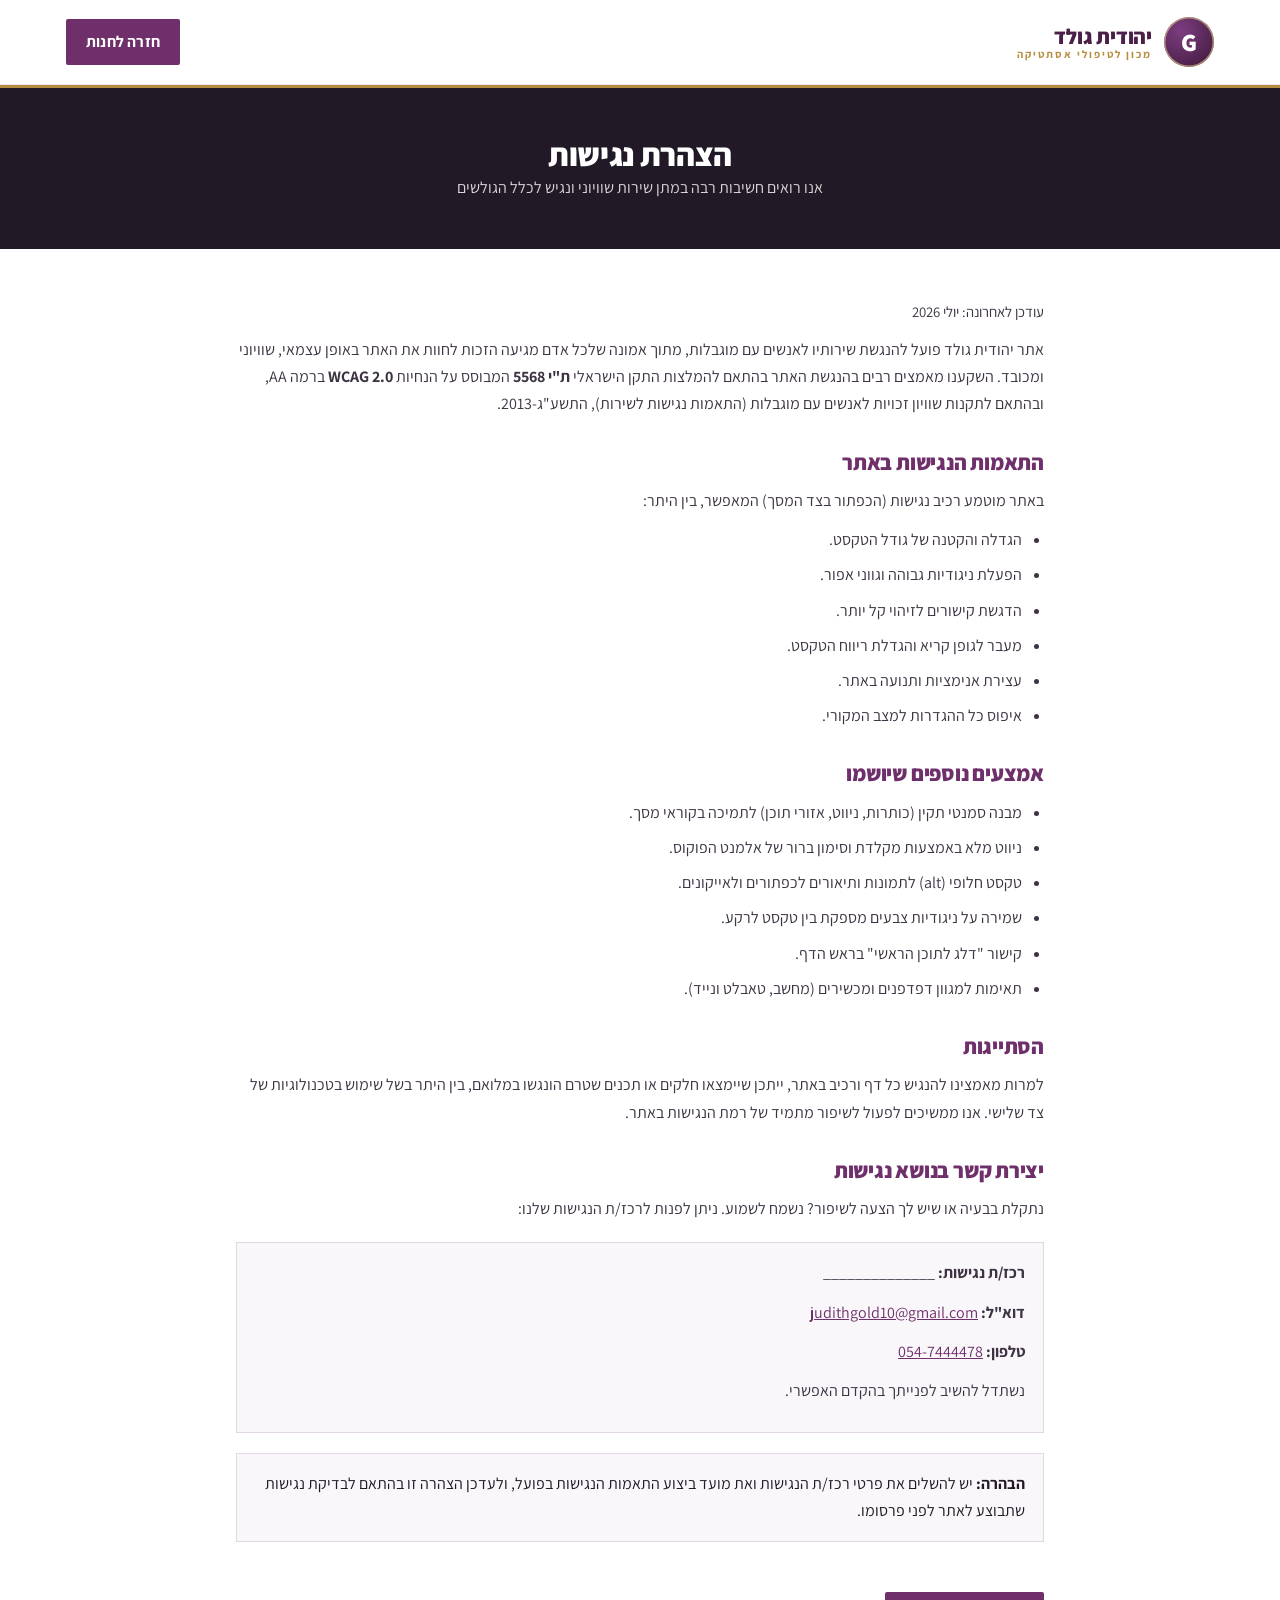
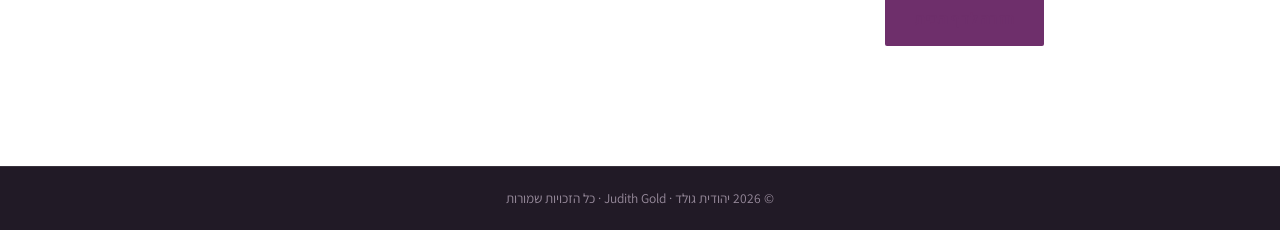
==== commit 5c9996e2: "Unify typography to a single font family (Assistant) One font with several weights across everything" ====
--- a/accessibility.html
+++ b/accessibility.html
@@ -11,7 +11,7 @@
   <link rel="icon" type="image/svg+xml" href="assets/favicon.svg" />
   <link rel="preconnect" href="https://fonts.googleapis.com" />
   <link rel="preconnect" href="https://fonts.gstatic.com" crossorigin />
-  <link href="https://fonts.googleapis.com/css2?family=Assistant:wght@200;300;400;500;600;700;800&family=Heebo:wght@300;400;500;700;800&display=swap" rel="stylesheet" />
+  <link href="https://fonts.googleapis.com/css2?family=Assistant:wght@200;300;400;500;600;700;800&display=swap" rel="stylesheet" />
   <link rel="stylesheet" href="css/styles.css" />
 </head>
 <body>
--- a/css/styles.css
+++ b/css/styles.css
@@ -35,7 +35,7 @@
 html { scroll-behavior: smooth; scroll-padding-top: calc(var(--header-h) + 16px); }
 
 body {
-  font-family: "Assistant", "Heebo", system-ui, -apple-system, sans-serif;
+  font-family: "Assistant", system-ui, -apple-system, sans-serif;
   color: var(--ink);
   background: var(--bg);
   line-height: 1.7;
@@ -46,7 +46,7 @@
 img { max-width: 100%; display: block; }
 a { color: inherit; text-decoration: none; }
 button { font-family: inherit; cursor: pointer; border: none; background: none; }
-h1, h2, h3 { font-family: "Heebo", "Assistant", sans-serif; line-height: 1.18; font-weight: 800; letter-spacing: -0.01em; }
+h1, h2, h3 { font-family: "Assistant", sans-serif; line-height: 1.18; font-weight: 800; letter-spacing: -0.01em; }
 
 .skip-link { position: absolute; right: -999px; top: 0; z-index: 200; background: var(--purple); color: #fff; padding: 10px 18px; border-radius: 0 0 10px 0; }
 .skip-link:focus { right: 0; }
@@ -73,9 +73,9 @@
 .site-header { position: sticky; top: 0; z-index: 100; background: rgba(255,255,255,.96); backdrop-filter: blur(10px); border-bottom: 1px solid var(--line); }
 .header-inner { max-width: var(--wrap); margin: 0 auto; height: var(--header-h); display: flex; align-items: center; gap: 20px; padding: 0 26px; }
 .brand { display: flex; align-items: center; gap: 12px; margin-inline-end: auto; }
-.brand-mark { width: 50px; height: 50px; border-radius: 50%; flex: none; display: grid; place-items: center; font-family: "Heebo", sans-serif; font-weight: 800; font-size: 1.55rem; color: #fff; background: radial-gradient(circle at 33% 28%, var(--purple-600), var(--purple-800) 78%); box-shadow: inset 0 0 0 1.5px rgba(216,189,134,.65); }
+.brand-mark { width: 50px; height: 50px; border-radius: 50%; flex: none; display: grid; place-items: center; font-family: "Assistant", sans-serif; font-weight: 800; font-size: 1.55rem; color: #fff; background: radial-gradient(circle at 33% 28%, var(--purple-600), var(--purple-800) 78%); box-shadow: inset 0 0 0 1.5px rgba(216,189,134,.65); }
 .brand-text { display: flex; flex-direction: column; line-height: 1.12; }
-.brand-name { font-family: "Heebo", sans-serif; font-weight: 800; font-size: 1.34rem; color: var(--purple-800); letter-spacing: -0.01em; }
+.brand-name { font-family: "Assistant", sans-serif; font-weight: 800; font-size: 1.34rem; color: var(--purple-800); letter-spacing: -0.01em; }
 .brand-sub { font-size: .68rem; color: var(--gold); font-weight: 700; letter-spacing: 2px; }
 
 .main-nav { display: flex; gap: 30px; }
@@ -113,12 +113,12 @@
 .hero-bottle { width: 46%; height: auto; filter: drop-shadow(0 24px 30px rgba(74,31,72,.28)); position: relative; z-index: 1; }
 .hero-flower { position: absolute; top: 20px; inset-inline-end: 20px; width: 62px; opacity: .9; z-index: 2; }
 .hero-chip { position: absolute; bottom: -18px; inset-inline-start: 24px; background: #fff; border: 1px solid var(--line-2); padding: 12px 20px; box-shadow: var(--shadow-sm); text-align: center; }
-.hero-chip strong { display: block; font-family: "Heebo"; color: var(--purple); font-size: 1rem; letter-spacing: .3px; }
+.hero-chip strong { display: block; font-family: "Assistant"; color: var(--purple); font-size: 1rem; letter-spacing: .3px; }
 .hero-chip span { font-size: .72rem; color: var(--gold); font-weight: 700; letter-spacing: 1px; }
 
 /* ---------- Trust strip ---------- */
 .trust-strip { background: var(--ink); color: #fff; display: grid; grid-template-columns: repeat(4, 1fr); gap: 10px; text-align: center; padding: 34px 26px; margin-top: 26px; }
-.trust-strip strong { display: block; font-family: "Heebo"; font-size: 1.8rem; font-weight: 800; color: var(--gold-soft); letter-spacing: 0; }
+.trust-strip strong { display: block; font-family: "Assistant"; font-size: 1.8rem; font-weight: 800; color: var(--gold-soft); letter-spacing: 0; }
 .trust-strip span { font-size: .88rem; opacity: .82; letter-spacing: .3px; }
 
 /* ---------- Sections ---------- */
@@ -134,7 +134,7 @@
 .lines-grid { display: grid; grid-template-columns: repeat(auto-fit, minmax(180px, 1fr)); gap: 1px; max-width: var(--wrap); margin: 0 auto; background: var(--line); border: 1px solid var(--line); }
 .line-card { background: var(--bg); padding: 34px 24px; text-align: center; transition: background .2s; }
 .line-card:hover { background: var(--purple-050); }
-.line-kicker { display: block; font-family: "Heebo"; font-weight: 800; font-size: 1rem; color: var(--gold); letter-spacing: 2px; margin-bottom: 12px; }
+.line-kicker { display: block; font-family: "Assistant"; font-weight: 800; font-size: 1rem; color: var(--gold); letter-spacing: 2px; margin-bottom: 12px; }
 .line-card h3 { color: var(--purple); font-size: 1.16rem; margin-bottom: 8px; letter-spacing: .3px; }
 .line-card p { font-size: .88rem; color: var(--muted); line-height: 1.6; }
 
@@ -154,12 +154,12 @@
 .product-tag { position: absolute; top: 14px; inset-inline-start: 14px; background: var(--gold); color: #fff; font-size: .68rem; font-weight: 700; letter-spacing: .5px; padding: 5px 10px; }
 .product-body { padding: 20px 20px 22px; display: flex; flex-direction: column; gap: 7px; flex: 1; }
 .product-cat { font-size: .72rem; color: var(--gold); font-weight: 700; letter-spacing: 1px; text-transform: uppercase; }
-.product-name { font-family: "Heebo"; font-weight: 700; font-size: 1.08rem; color: var(--ink); line-height: 1.35; }
+.product-name { font-family: "Assistant"; font-weight: 700; font-size: 1.08rem; color: var(--ink); line-height: 1.35; }
 .product-desc { font-size: .85rem; color: var(--muted); flex: 1; line-height: 1.6; }
 .product-rating { font-size: .8rem; color: var(--gold); letter-spacing: 1px; }
 .product-rating span { color: var(--muted); letter-spacing: 0; }
 .product-foot { display: flex; align-items: center; justify-content: space-between; margin-top: 8px; gap: 10px; }
-.product-price { font-family: "Heebo"; font-weight: 800; font-size: 1.24rem; color: var(--ink); }
+.product-price { font-family: "Assistant"; font-weight: 800; font-size: 1.24rem; color: var(--ink); }
 .product-price small { font-size: .78rem; color: var(--muted); font-weight: 400; text-decoration: line-through; margin-inline-start: 6px; }
 .add-btn { background: var(--purple); color: #fff; padding: 10px 18px; border-radius: 2px; font-weight: 700; font-size: .86rem; transition: background .15s; }
 .add-btn:hover { background: var(--purple-800); }
@@ -169,7 +169,7 @@
 /* ---------- About ---------- */
 .about { display: grid; grid-template-columns: .8fr 1.2fr; gap: 54px; align-items: center; }
 .about-visual { display: grid; place-items: center; }
-.about-badge { width: 220px; height: 220px; border-radius: 50%; display: grid; place-items: center; font-family: "Heebo"; font-weight: 800; font-size: 4.4rem; color: #fff; background: radial-gradient(circle at 32% 28%, var(--purple-600), var(--purple-800) 78%); position: relative; }
+.about-badge { width: 220px; height: 220px; border-radius: 50%; display: grid; place-items: center; font-family: "Assistant"; font-weight: 800; font-size: 4.4rem; color: #fff; background: radial-gradient(circle at 32% 28%, var(--purple-600), var(--purple-800) 78%); position: relative; }
 .about-badge::after { content: ""; position: absolute; inset: -14px; border: 1px solid var(--line-2); border-radius: 50%; }
 .about-text .eyebrow { display: inline-block; margin-bottom: 12px; }
 .about-text h2 { font-size: clamp(1.9rem, 4vw, 2.6rem); color: var(--ink); margin-bottom: 18px; }
@@ -193,7 +193,7 @@
 /* ---------- FAQ ---------- */
 .faq { max-width: 780px; margin: 0 auto; display: flex; flex-direction: column; gap: 0; border-top: 1px solid var(--line); }
 .faq details { border-bottom: 1px solid var(--line); }
-.faq summary { font-family: "Heebo"; font-weight: 700; color: var(--ink); padding: 20px 4px; cursor: pointer; list-style: none; display: flex; justify-content: space-between; align-items: center; font-size: 1.04rem; }
+.faq summary { font-family: "Assistant"; font-weight: 700; color: var(--ink); padding: 20px 4px; cursor: pointer; list-style: none; display: flex; justify-content: space-between; align-items: center; font-size: 1.04rem; }
 .faq summary::-webkit-details-marker { display: none; }
 .faq summary::after { content: "+"; font-size: 1.4rem; color: var(--gold); font-weight: 300; }
 .faq details[open] summary::after { content: "−"; }
@@ -202,9 +202,9 @@
 /* ---------- Footer ---------- */
 .site-footer { background: var(--ink); color: #cabfce; margin-top: 50px; }
 .footer-grid { max-width: var(--wrap); margin: 0 auto; padding: 58px 26px 34px; display: grid; grid-template-columns: 1.5fr 1fr 1fr 1.1fr; gap: 34px; }
-.footer-brand .brand-mark { display: inline-grid; place-items: center; width: 52px; height: 52px; border-radius: 50%; font-family: "Heebo"; font-weight: 800; font-size: 1.4rem; color: #fff; background: radial-gradient(circle at 32% 28%, var(--purple-600), var(--purple-800) 78%); margin-bottom: 14px; }
+.footer-brand .brand-mark { display: inline-grid; place-items: center; width: 52px; height: 52px; border-radius: 50%; font-family: "Assistant"; font-weight: 800; font-size: 1.4rem; color: #fff; background: radial-gradient(circle at 32% 28%, var(--purple-600), var(--purple-800) 78%); margin-bottom: 14px; }
 .footer-brand p { max-width: 32ch; font-size: .9rem; line-height: 1.7; }
-.footer-grid h3 { font-family: "Heebo"; color: #fff; font-size: 1rem; margin-bottom: 15px; font-weight: 700; }
+.footer-grid h3 { font-family: "Assistant"; color: #fff; font-size: 1rem; margin-bottom: 15px; font-weight: 700; }
 .footer-grid a { display: block; padding: 5px 0; font-size: .9rem; color: #b9adbd; transition: color .15s; }
 .footer-grid a:hover { color: var(--gold-soft); }
 .footer-contact span { display: block; padding: 5px 0; font-size: .9rem; color: #b9adbd; }
@@ -239,7 +239,7 @@
 .cart-drawer.empty .cart-empty { display: flex; }
 .cart-foot { padding: 20px 22px; border-top: 1px solid var(--line); }
 .cart-total { display: flex; justify-content: space-between; align-items: center; margin-bottom: 8px; }
-.cart-total strong { font-family: "Heebo"; font-size: 1.5rem; color: var(--ink); }
+.cart-total strong { font-family: "Assistant"; font-size: 1.5rem; color: var(--ink); }
 .cart-shipfree { font-size: .82rem; color: var(--gold); font-weight: 600; margin-bottom: 14px; min-height: 1em; }
 
 /* ---------- Exit-intent modal ---------- */
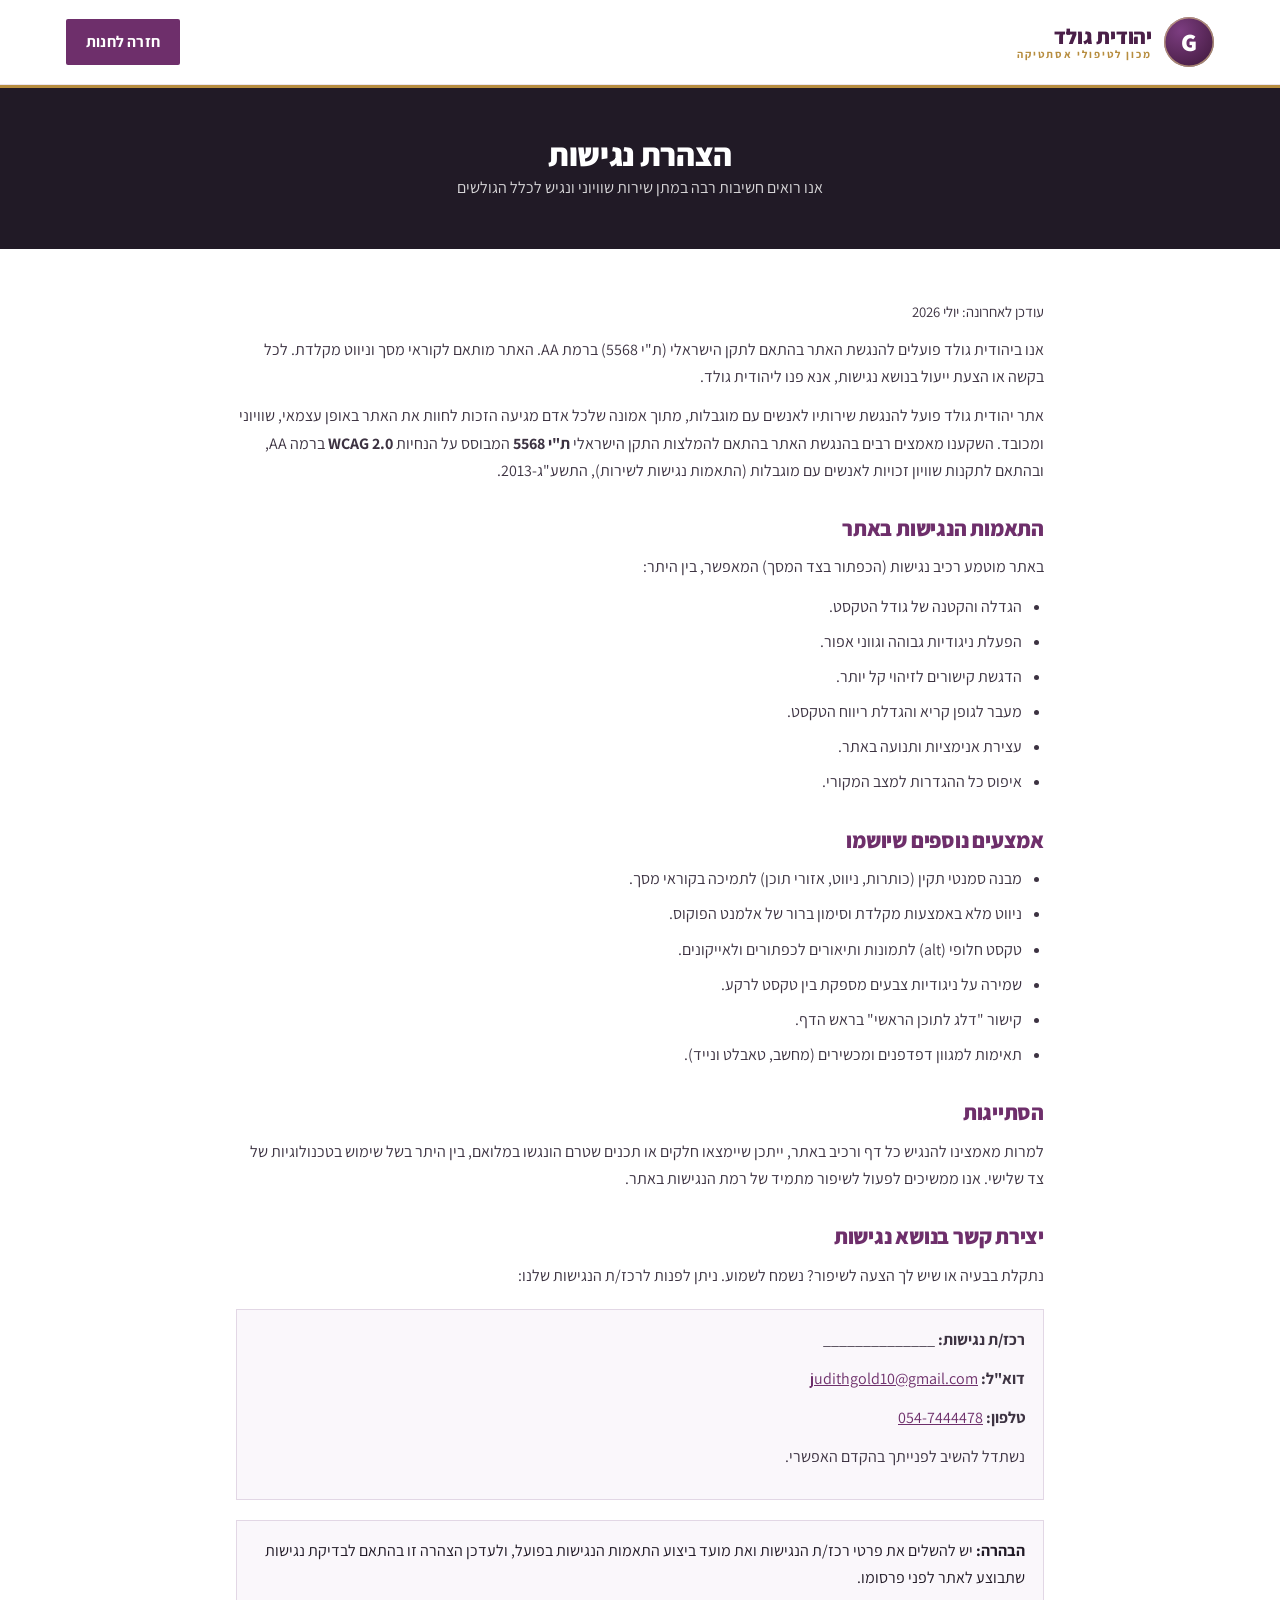
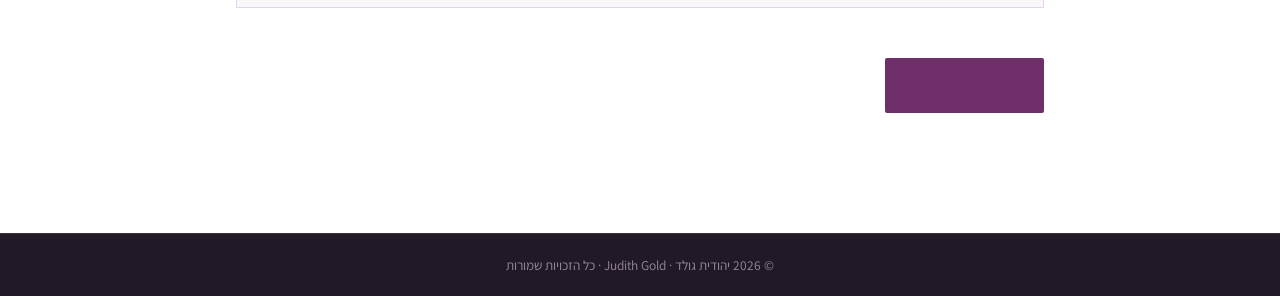
==== commit ff51c2a9: "Add abandonment popup (name/phone required + 2 consents), support chat widget, legal text Co-Authore" ====
--- a/accessibility.html
+++ b/accessibility.html
@@ -35,6 +35,9 @@
 
   <main class="legal-page">
     <p class="legal-updated">עודכן לאחרונה: יולי 2026</p>
+
+    <p>אנו ביהודית גולד פועלים להנגשת האתר בהתאם לתקן הישראלי (ת"י 5568) ברמת AA. האתר מותאם לקוראי
+    מסך וניווט מקלדת. לכל בקשה או הצעת ייעול בנושא נגישות, אנא פנו ליהודית גולד.</p>
 
     <p>אתר יהודית גולד פועל להנגשת שירותיו לאנשים עם מוגבלות, מתוך אמונה שלכל אדם מגיעה הזכות לחוות
     את האתר באופן עצמאי, שוויוני ומכובד. השקענו מאמצים רבים בהנגשת האתר בהתאם להמלצות התקן הישראלי
--- a/css/styles.css
+++ b/css/styles.css
@@ -323,6 +323,113 @@
 .legal-note { background: var(--bg-2); border: 1px solid var(--line-2); padding: 16px 18px; margin: 20px 0; }
 .legal-page .site-header .brand-logo { height: 52px; }
 
+/* ---------- Real logo + header actions ---------- */
+.brand-logo { height: 62px; width: auto; display: block; }
+.footer-logo { height: 74px; width: auto; margin-bottom: 14px; background: #fff; padding: 8px 12px; border-radius: 4px; }
+.header-actions { display: flex; align-items: center; gap: 6px; }
+.icon-btn { position: relative; color: var(--purple); padding: 9px; border-radius: 10px; transition: background .18s, color .18s; display: grid; place-items: center; }
+.icon-btn:hover { background: var(--purple-050); }
+.icon-count { position: absolute; top: 0; inset-inline-start: 0; min-width: 18px; height: 18px; padding: 0 4px; background: var(--gold); color: #fff; font-size: .66rem; font-weight: 800; border-radius: 999px; display: grid; place-items: center; border: 2px solid #fff; }
+.wishlist-btn .icon-count { background: #d84a72; }
+.nav-chat { color: var(--wa) !important; font-weight: 700 !important; }
+.nav-chat::after { background: var(--wa) !important; }
+
+/* ---------- Hero photo ---------- */
+.hero-photo { width: 100%; height: 100%; object-fit: cover; border-radius: 240px 240px 6px 6px; display: block; }
+.hero-frame { overflow: visible; }
+.hero-frame:has(.hero-photo) { background: none; border: none; padding: 10px; }
+.hero-frame:has(.hero-photo)::after { inset: 0; border: 1px solid rgba(183,141,63,.5); border-radius: 240px 240px 6px 6px; }
+
+/* ---------- Product wishlist heart ---------- */
+.wish-heart { position: absolute; top: 12px; inset-inline-start: 12px; width: 34px; height: 34px; border-radius: 50%; background: rgba(255,255,255,.92); border: 1px solid var(--line-2); display: grid; place-items: center; color: #b9a7bd; z-index: 2; transition: .16s; }
+.wish-heart:hover { color: #d84a72; }
+.wish-heart.on { color: #fff; background: #d84a72; border-color: #d84a72; }
+.product-media .product-tag { inset-inline-start: 54px; }
+
+/* ---------- Live-chat CTA section ---------- */
+.chat-cta { text-align: center; }
+.chat-box { max-width: 720px; margin: 0 auto; background: var(--bg-2); border: 1px solid var(--line-2); padding: 46px 30px; }
+.chat-box .eyebrow { color: var(--purple); }
+.chat-box h2 { font-size: clamp(1.6rem, 3.4vw, 2.2rem); color: var(--ink); margin: 12px 0; }
+.chat-box p { color: var(--muted); max-width: 52ch; margin: 0 auto 24px; }
+.btn-chat { background: var(--wa); color: #fff; }
+.btn-chat:hover { background: #1eb257; transform: translateY(-1px); }
+
+/* ---------- Treatments (clinic) ---------- */
+.treatments { display: grid; grid-template-columns: 1fr 1fr; gap: 50px; align-items: center; }
+.treatments-media img { width: 100%; height: 100%; max-height: 460px; object-fit: cover; border-radius: 4px; box-shadow: var(--shadow); }
+.treatments-text h2 { font-size: clamp(1.7rem, 3.6vw, 2.4rem); color: var(--ink); margin: 12px 0 14px; }
+.treatments-text p { color: var(--muted); margin-bottom: 16px; }
+.treat-list { list-style: none; display: grid; gap: 8px; margin-bottom: 24px; }
+.treat-list li { padding-inline-start: 26px; position: relative; color: var(--ink-soft); font-weight: 500; }
+.treat-list li::before { content: "✓"; position: absolute; inset-inline-start: 0; color: var(--gold); font-weight: 800; }
+
+/* ---------- About photo ---------- */
+.about-photo { width: 100%; max-width: 360px; aspect-ratio: 1/1; object-fit: cover; border-radius: 4px; box-shadow: var(--shadow); }
+
+/* ---------- Abandonment popup (upgraded) ---------- */
+.btn-dark { background: #1c1520; color: #fff; }
+.btn-dark:hover { background: #000; transform: translateY(-1px); }
+.exit-modal { padding: 0; max-width: 620px; overflow: hidden; }
+.exit-split { display: grid; grid-template-columns: 200px 1fr; }
+.exit-visual { position: relative; background: linear-gradient(160deg, var(--purple-600), var(--purple-800)); display: grid; place-items: center; overflow: hidden; }
+.exit-visual img { width: 100%; height: 100%; object-fit: cover; opacity: .92; }
+.exit-badge { position: absolute; bottom: 16px; inset-inline-start: 16px; background: var(--gold); color: #fff; width: 66px; height: 66px; border-radius: 50%; display: grid; place-items: center; align-content: center; font-family: "Assistant"; font-weight: 800; font-size: 1.4rem; line-height: 1; box-shadow: var(--shadow-sm); }
+.exit-badge small { font-size: .62rem; font-weight: 700; }
+.exit-content { padding: 30px 28px 22px; text-align: center; }
+.exit-content .exit-emoji { font-size: 2.2rem; }
+.exit-content h2 { font-size: 1.35rem; color: var(--ink); margin: 4px 0 0; }
+.exit-big { margin: 0 0 4px; }
+.exit-big strong { font-size: 2.2rem; color: var(--purple); font-weight: 800; }
+.exit-check { display: flex; gap: 9px; align-items: flex-start; text-align: start; font-size: .78rem; color: var(--muted); line-height: 1.45; margin-top: 4px; cursor: pointer; }
+.exit-check input { margin-top: 3px; width: 16px; height: 16px; flex: none; accent-color: var(--purple); }
+.exit-check a { color: var(--purple); text-decoration: underline; }
+.exit-success { text-align: center; }
+.exit-success p { color: var(--muted); margin: 6px 0; }
+.exit-success-sub { font-size: .85rem; }
+.coupon-code { font-family: "Assistant"; font-weight: 800; font-size: 1.9rem; letter-spacing: 3px; color: var(--purple); background: var(--purple-050); border: 2px dashed var(--purple-300); padding: 12px; border-radius: 8px; margin: 6px 0 14px; }
+
+/* ---------- Chat widget ---------- */
+.fab-chat { inset-inline-end: 22px; background: var(--wa); }
+.fab-chat.hidden { transform: scale(0); opacity: 0; pointer-events: none; }
+.chat-dot { position: absolute; top: 10px; inset-inline-end: 10px; width: 10px; height: 10px; background: #ff5252; border-radius: 50%; border: 2px solid #fff; }
+.chat-window { position: fixed; bottom: 22px; inset-inline-end: 22px; width: min(370px, 92vw); height: min(560px, 78vh); background: #fff; border-radius: 16px; box-shadow: var(--shadow); z-index: 196; display: flex; flex-direction: column; overflow: hidden; opacity: 0; visibility: hidden; transform: translateY(16px) scale(.98); transform-origin: bottom left; transition: .24s; border: 1px solid var(--line-2); }
+.chat-window.open { opacity: 1; visibility: visible; transform: translateY(0) scale(1); }
+.chat-head { display: flex; align-items: center; justify-content: space-between; padding: 12px 14px; background: linear-gradient(135deg, var(--purple-700), var(--purple-600)); color: #fff; }
+.chat-head-info { display: flex; align-items: center; gap: 10px; }
+.chat-head-info img { width: 40px; height: 40px; border-radius: 50%; object-fit: cover; border: 2px solid rgba(255,255,255,.5); }
+.chat-head-info strong { display: block; font-size: .98rem; }
+.chat-head-info span { font-size: .72rem; opacity: .85; }
+.chat-close { color: #fff; font-size: 1.1rem; padding: 4px 8px; }
+.chat-body { flex: 1; overflow-y: auto; padding: 16px 14px; display: flex; flex-direction: column; gap: 10px; background: var(--bg-2); }
+.chat-msg { max-width: 82%; padding: 9px 13px; border-radius: 14px; font-size: .9rem; line-height: 1.5; word-break: break-word; }
+.chat-bot { background: #fff; border: 1px solid var(--line); color: var(--ink); align-self: flex-start; border-bottom-inline-start-radius: 4px; }
+.chat-user { background: var(--purple); color: #fff; align-self: flex-end; border-bottom-inline-end-radius: 4px; }
+.chat-user a, .chat-bot a.chat-inline-wa { color: inherit; text-decoration: underline; font-weight: 700; }
+.chat-bot a.chat-inline-wa { color: var(--wa); }
+.chat-msg-atts { display: flex; flex-wrap: wrap; gap: 6px; margin-bottom: 4px; }
+.chat-msg-atts img { width: 90px; height: 90px; object-fit: cover; border-radius: 8px; }
+.chat-att-chip { display: inline-block; background: rgba(255,255,255,.2); padding: 4px 8px; border-radius: 6px; font-size: .8rem; }
+.chat-typing { display: inline-flex; gap: 4px; }
+.chat-typing i { width: 7px; height: 7px; background: var(--plum-300, #c3a0c6); border-radius: 50%; animation: chatb 1s infinite; }
+.chat-typing i:nth-child(2){ animation-delay:.15s } .chat-typing i:nth-child(3){ animation-delay:.3s }
+@keyframes chatb { 0%,100%{ opacity:.3; transform:translateY(0) } 50%{ opacity:1; transform:translateY(-3px) } }
+.chat-previews { display: flex; gap: 8px; padding: 0 12px; flex-wrap: wrap; }
+.chat-previews:not(:empty) { padding: 8px 12px; border-top: 1px solid var(--line); }
+.chat-prev { position: relative; width: 46px; height: 46px; border-radius: 8px; overflow: hidden; background: var(--bg-3); display: grid; place-items: center; }
+.chat-prev img { width: 100%; height: 100%; object-fit: cover; }
+.chat-file-ic { font-size: 1.4rem; }
+.chat-prev-x { position: absolute; top: 0; inset-inline-end: 0; background: rgba(0,0,0,.6); color: #fff; width: 16px; height: 16px; display: grid; place-items: center; font-size: .7rem; cursor: pointer; border-bottom-inline-start-radius: 6px; }
+.chat-input { display: flex; align-items: center; gap: 6px; padding: 8px 10px; border-top: 1px solid var(--line); background: #fff; }
+.chat-attach { display: flex; gap: 2px; }
+.chat-icon { display: grid; place-items: center; width: 32px; height: 32px; border-radius: 8px; color: var(--purple); cursor: pointer; transition: background .15s; }
+.chat-icon:hover { background: var(--purple-050); }
+.chat-input input[type=text] { flex: 1; border: none; background: var(--bg-2); border-radius: 999px; padding: 10px 14px; font-family: inherit; font-size: .9rem; color: var(--ink); }
+.chat-input input[type=text]:focus { outline: 2px solid var(--purple-300); }
+.chat-send { width: 38px; height: 38px; flex: none; border-radius: 50%; background: var(--purple); color: #fff; display: grid; place-items: center; }
+.chat-send:hover { background: var(--purple-800); }
+.chat-wa-foot { display: block; text-align: center; padding: 9px; font-size: .8rem; font-weight: 600; color: var(--wa); background: #f4fbf6; border-top: 1px solid #e0f1e6; }
+
 /* ---------- Responsive ---------- */
 @media (max-width: 920px) {
   .hero { grid-template-columns: 1fr; text-align: center; padding-top: 50px; }
@@ -331,17 +438,23 @@
   .hero-visual { order: -1; margin-bottom: 20px; }
   .about { grid-template-columns: 1fr; text-align: center; }
   .about-visual { order: -1; }
+  .about-photo { margin: 0 auto; }
   .about-text .eyebrow { display: inline-block; }
+  .treatments { grid-template-columns: 1fr; text-align: center; }
+  .treatments-media { order: -1; }
+  .treat-list { justify-items: center; }
+  .treat-list li { display: inline-block; text-align: start; }
   .trust-strip { grid-template-columns: repeat(2, 1fr); gap: 24px; }
   .footer-grid { grid-template-columns: 1fr 1fr; }
 }
 @media (max-width: 720px) {
   .nav-toggle { display: flex; order: -1; }
   .main-nav { position: absolute; top: var(--header-h); inset-inline: 0; flex-direction: column; gap: 0; background: #fff; border-bottom: 1px solid var(--line); box-shadow: var(--shadow-sm); max-height: 0; overflow: hidden; transition: max-height .3s ease; }
-  .main-nav.open { max-height: 400px; }
-  .main-nav a { padding: 15px 26px; border-bottom: 1px solid var(--line); }
-  .header-inner { gap: 12px; padding: 0 18px; }
-  .brand-logo { height: 46px; }
+  .main-nav.open { max-height: 520px; }
+  .main-nav a { padding: 14px 26px; border-bottom: 1px solid var(--line); }
+  .header-inner { gap: 8px; padding: 0 14px; }
+  .brand-logo { height: 42px; }
+  .icon-btn { padding: 7px; }
   .lines-grid { grid-template-columns: 1fr 1fr; }
 }
 @media (max-width: 460px) {
@@ -350,4 +463,12 @@
   .newsletter-form input { max-width: 100%; }
   .lines-grid { grid-template-columns: 1fr; }
 }
+@media (max-width: 560px) {
+  .exit-split { grid-template-columns: 1fr; }
+  .exit-visual { height: 120px; }
+  .exit-visual img { object-position: center 28%; }
+  .exit-badge { width: 56px; height: 56px; font-size: 1.15rem; bottom: 10px; }
+  .exit-content { padding: 22px 20px 18px; }
+  .chat-window { inset-inline: 10px; width: auto; bottom: 10px; height: 76vh; }
+}
 @media (prefers-reduced-motion: reduce) { * { animation: none !important; scroll-behavior: auto; } }
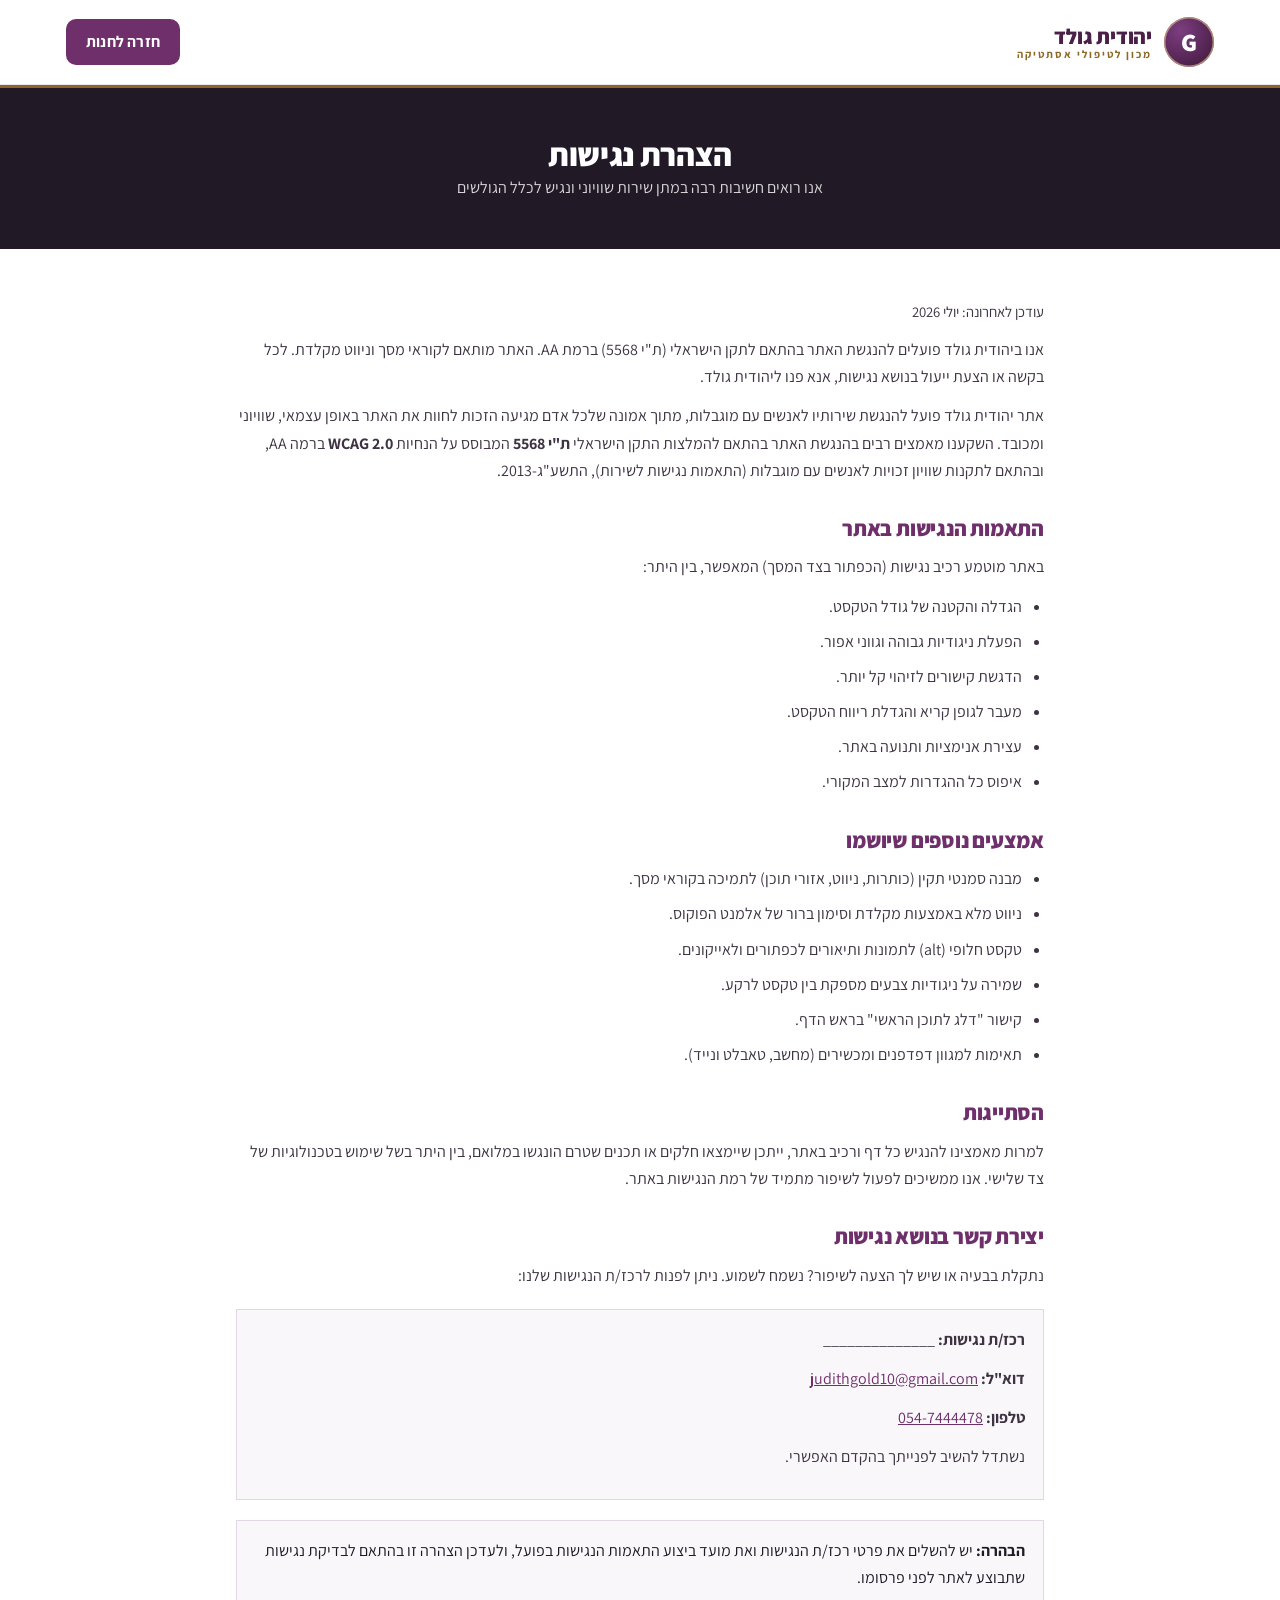
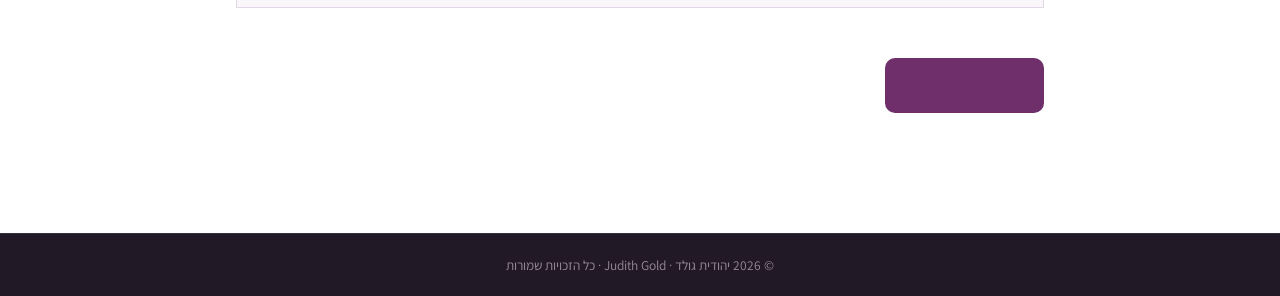
==== commit 03dfc8a1: "Fix accessibility (WCAG/axe-core) violations across the site - Fix WhatsApp brand-green contrast (--" ====
--- a/accessibility.html
+++ b/accessibility.html
@@ -28,7 +28,7 @@
     </div>
   </header>
 
-  <div class="legal-hero">
+  <div class="legal-hero" role="region" aria-label="כותרת העמוד">
     <h1>הצהרת נגישות</h1>
     <p>אנו רואים חשיבות רבה במתן שירות שוויוני ונגיש לכלל הגולשים</p>
   </div>
--- a/css/styles.css
+++ b/css/styles.css
@@ -18,11 +18,11 @@
   --purple-800: #4a1f48;
   --purple-100: #efe2f0;
   --purple-050: #f7f0f8;
-  --gold: #b78d3f;
+  --gold: #8c6825;
   --gold-soft: #d8bd86;
   --line: #ece4ee;
   --line-2: #e2d7e5;
-  --wa: #25d366;
+  --wa: #0e7a3a;
   --shadow: 0 26px 60px -34px rgba(58, 26, 60, 0.45);
   --shadow-sm: 0 10px 30px -20px rgba(58, 26, 60, 0.4);
   --radius: 16px;
@@ -35,7 +35,7 @@
 html { scroll-behavior: smooth; scroll-padding-top: calc(var(--header-h) + 16px); }
 
 body {
-  font-family: "Assistant", system-ui, -apple-system, sans-serif;
+  font-family: "Assistant", system-ui, -apple-system, "Segoe UI", Roboto, Arial, sans-serif;
   color: var(--ink);
   background: var(--bg);
   line-height: 1.7;
@@ -56,7 +56,7 @@
 /* ---------- Buttons ---------- */
 .btn {
   display: inline-flex; align-items: center; justify-content: center; gap: 8px;
-  padding: 14px 30px; border-radius: 2px; font-weight: 700; font-size: .98rem;
+  padding: 14px 30px; border-radius: 10px; font-weight: 700; font-size: .98rem;
   transition: transform .18s ease, box-shadow .18s ease, background .18s ease, color .18s ease;
   white-space: nowrap; letter-spacing: .2px;
 }
@@ -67,6 +67,8 @@
 .btn-block { width: 100%; }
 
 /* ---------- Top bar ---------- */
+.promo-ribbon { background: linear-gradient(90deg, var(--purple-800), var(--purple-600)); color: #fff; text-align: center; font-size: .84rem; font-weight: 600; padding: 10px 12px; letter-spacing: .2px; }
+.promo-ribbon strong { color: var(--gold-soft); font-weight: 800; }
 .topbar { background: var(--ink); color: var(--gold-soft); text-align: center; font-size: .8rem; font-weight: 500; padding: 9px 12px; letter-spacing: .6px; }
 
 /* ---------- Header ---------- */
@@ -105,7 +107,7 @@
 
 .hero-visual { display: grid; place-items: center; }
 .hero-frame {
-  position: relative; width: min(370px, 88%); aspect-ratio: 4/5; border-radius: 2px;
+  position: relative; width: min(370px, 88%); aspect-ratio: 4/5; border-radius: 20px;
   background: linear-gradient(160deg, var(--bg-2), var(--bg-3));
   border: 1px solid var(--line-2); display: grid; place-items: center;
 }
@@ -140,30 +142,33 @@
 
 /* ---------- Categories ---------- */
 .cat-grid { display: flex; flex-wrap: wrap; justify-content: center; gap: 10px; }
-.cat-card { background: var(--bg); border: 1px solid var(--line-2); border-radius: 2px; padding: 11px 24px; font-weight: 600; color: var(--ink-soft); font-size: .94rem; letter-spacing: .2px; transition: .18s; }
+.cat-card { background: var(--bg); border: 1px solid var(--line-2); border-radius: 999px; padding: 11px 24px; font-weight: 600; color: var(--ink-soft); font-size: .94rem; letter-spacing: .2px; transition: .18s; }
 .cat-card:hover { border-color: var(--purple); color: var(--purple); }
 .cat-card.active { background: var(--purple); color: #fff; border-color: var(--purple); }
 
 /* ---------- Products ---------- */
-.product-grid { display: grid; grid-template-columns: repeat(auto-fill, minmax(260px, 1fr)); gap: 28px; }
-.product-card { background: var(--bg); border: 1px solid var(--line); display: flex; flex-direction: column; transition: box-shadow .22s, transform .22s, border-color .22s; }
-.product-card:hover { box-shadow: var(--shadow); transform: translateY(-4px); border-color: var(--line-2); }
-.product-media { position: relative; aspect-ratio: 1/1; display: grid; place-items: center; background: linear-gradient(165deg, var(--bg-2), var(--bg-3)); border-bottom: 1px solid var(--line); }
+.product-grid { display: grid; grid-template-columns: repeat(auto-fill, minmax(260px, 1fr)); gap: 24px; }
+.product-card { background: var(--bg); border: 1px solid var(--line); border-radius: var(--radius); overflow: hidden; display: flex; flex-direction: column; box-shadow: 0 1px 3px rgba(33,26,38,.05); transition: box-shadow .25s ease, transform .25s ease, border-color .25s ease; }
+.product-card:hover { box-shadow: 0 20px 40px -22px rgba(58,26,60,.28); transform: translateY(-3px); border-color: var(--line-2); }
+.product-media { position: relative; aspect-ratio: 1/1; display: grid; place-items: center; background: #fff; }
+.product-media:has(.prod-svg) { background: linear-gradient(165deg, var(--bg-2), var(--bg-3)); }
+.product-media img { width: 100%; height: 100%; object-fit: contain; padding: 6px; }
 .prod-svg { width: 44%; height: auto; filter: drop-shadow(0 16px 20px rgba(74,31,72,.22)); }
-.product-line-badge { position: absolute; top: 14px; inset-inline-end: 14px; background: rgba(255,255,255,.9); color: var(--purple); font-size: .66rem; font-weight: 700; letter-spacing: .8px; padding: 5px 10px; border: 1px solid var(--line-2); }
-.product-tag { position: absolute; top: 14px; inset-inline-start: 14px; background: var(--gold); color: #fff; font-size: .68rem; font-weight: 700; letter-spacing: .5px; padding: 5px 10px; }
-.product-body { padding: 20px 20px 22px; display: flex; flex-direction: column; gap: 7px; flex: 1; }
-.product-cat { font-size: .72rem; color: var(--gold); font-weight: 700; letter-spacing: 1px; text-transform: uppercase; }
-.product-name { font-family: "Assistant"; font-weight: 700; font-size: 1.08rem; color: var(--ink); line-height: 1.35; }
+.media-end-stack { position: absolute; top: 14px; inset-inline-end: 14px; z-index: 2; display: flex; flex-direction: column; align-items: flex-end; gap: 6px; max-width: calc(100% - 66px); }
+.discount-badge { background: #16121a; color: #fff; font-family: "Assistant", system-ui, sans-serif; font-size: .74rem; font-weight: 800; letter-spacing: .3px; padding: 5px 10px; border-radius: 7px; direction: ltr; }
+.product-tag { position: absolute; top: 14px; inset-inline-start: 14px; background: var(--gold); color: #fff; font-family: "Assistant", system-ui, sans-serif; font-size: .68rem; font-weight: 700; letter-spacing: .5px; padding: 5px 10px; border-radius: 7px; }
+.product-body { padding: 18px 20px 22px; display: flex; flex-direction: column; gap: 6px; flex: 1; }
+.product-line-kicker { display: block; font-size: .72rem; color: var(--gold); font-weight: 700; letter-spacing: 1.4px; text-transform: uppercase; margin-bottom: 2px; }
+.product-name { font-family: "Assistant"; font-weight: 700; font-size: 1.1rem; color: var(--ink); line-height: 1.35; }
 .product-desc { font-size: .85rem; color: var(--muted); flex: 1; line-height: 1.6; }
 .product-rating { font-size: .8rem; color: var(--gold); letter-spacing: 1px; }
 .product-rating span { color: var(--muted); letter-spacing: 0; }
 .product-foot { display: flex; align-items: center; justify-content: space-between; margin-top: 8px; gap: 10px; }
 .product-price { font-family: "Assistant"; font-weight: 800; font-size: 1.24rem; color: var(--ink); }
 .product-price small { font-size: .78rem; color: var(--muted); font-weight: 400; text-decoration: line-through; margin-inline-start: 6px; }
-.add-btn { background: var(--purple); color: #fff; padding: 10px 18px; border-radius: 2px; font-weight: 700; font-size: .86rem; transition: background .15s; }
-.add-btn:hover { background: var(--purple-800); }
-.wa-product { display: inline-flex; align-items: center; justify-content: center; gap: 7px; margin-top: 12px; padding: 10px; border: 1px solid #cfe9d6; color: #1f8f4d; background: #f4fbf6; font-weight: 600; font-size: .84rem; border-radius: 2px; transition: .16s; }
+.add-btn { background: var(--purple); color: #fff; padding: 10px 18px; border-radius: 9px; font-weight: 700; font-size: .86rem; transition: background .15s, transform .15s; }
+.add-btn:hover { background: var(--purple-800); transform: translateY(-1px); }
+.wa-product { display: inline-flex; align-items: center; justify-content: center; gap: 7px; margin-top: 12px; padding: 10px; border: 1px solid #cfe9d6; color: #17703b; background: #f4fbf6; font-weight: 600; font-size: .84rem; border-radius: 9px; transition: .16s; }
 .wa-product:hover { background: #e9f7ee; border-color: var(--wa); }
 
 /* ---------- About ---------- */
@@ -178,11 +183,11 @@
 
 /* ---------- Contact / Newsletter ---------- */
 .newsletter { padding-top: 20px; }
-.newsletter-box { background: var(--ink); border-radius: 2px; padding: 56px 30px; text-align: center; color: #fff; position: relative; overflow: hidden; border-top: 3px solid var(--gold); }
+.newsletter-box { background: var(--ink); border-radius: 20px; padding: 56px 30px; text-align: center; color: #fff; position: relative; overflow: hidden; border-top: 3px solid var(--gold); }
 .newsletter-box h2 { font-size: clamp(1.7rem, 3.6vw, 2.3rem); }
 .newsletter-box > p { opacity: .82; margin: 12px auto 26px; max-width: 48ch; font-weight: 300; }
 .newsletter-form { display: flex; gap: 10px; flex-wrap: wrap; justify-content: center; }
-.newsletter-form input { flex: 1 1 220px; max-width: 280px; padding: 14px 18px; border-radius: 2px; border: 1px solid #443b4a; font-family: inherit; font-size: 1rem; background: #2b2430; color: #fff; }
+.newsletter-form input { flex: 1 1 220px; max-width: 280px; padding: 14px 18px; border-radius: 2px; border: 1px solid #443b4a; font-family: inherit; font-size: 1rem; background: #2b2430; color: #fff; border-radius: 9px; }
 .newsletter-form input::placeholder { color: #9a8fa2; }
 .newsletter-form input:focus { outline: none; border-color: var(--gold); }
 .newsletter-note { margin-top: 16px; font-weight: 600; color: var(--gold-soft); min-height: 1.2em; }
@@ -261,14 +266,14 @@
 .exit-offer { background: var(--purple-050); border: 1px solid var(--line-2); padding: 13px; color: var(--ink); font-weight: 500; margin-bottom: 18px; }
 .exit-offer strong { color: var(--purple); }
 .exit-form { display: flex; flex-direction: column; gap: 10px; }
-.exit-form input { padding: 14px 16px; border: 1px solid var(--line-2); font-family: inherit; font-size: 1rem; background: var(--bg-2); color: var(--ink); text-align: start; border-radius: 2px; }
+.exit-form input { padding: 14px 16px; border: 1px solid var(--line-2); font-family: inherit; font-size: 1rem; background: var(--bg-2); color: var(--ink); text-align: start; border-radius: 9px; }
 .exit-form input:focus { outline: none; border-color: var(--purple); background: #fff; }
 .exit-dismiss { margin-top: 14px; color: var(--muted); font-size: .88rem; text-decoration: underline; }
 .exit-dismiss:hover { color: var(--purple); }
 .exit-note { margin-top: 12px; font-weight: 600; color: var(--purple); min-height: 1em; }
 
 /* ---------- Toast ---------- */
-.toast { position: fixed; bottom: 28px; inset-inline-start: 50%; transform: translateX(-50%) translateY(20px); background: var(--ink); color: #fff; padding: 13px 24px; border-radius: 2px; font-weight: 600; box-shadow: var(--shadow); z-index: 220; opacity: 0; visibility: hidden; transition: .3s; max-width: 90vw; }
+.toast { position: fixed; bottom: 28px; inset-inline-start: 50%; transform: translateX(-50%) translateY(20px); background: var(--ink); color: #fff; padding: 13px 24px; border-radius: 10px; font-weight: 600; box-shadow: var(--shadow); z-index: 220; opacity: 0; visibility: hidden; transition: .3s; max-width: 90vw; }
 .toast.show { opacity: 1; visibility: visible; transform: translateX(-50%) translateY(0); }
 
 /* ---------- Floating buttons ---------- */
@@ -422,6 +427,7 @@
 .chat-prev-x { position: absolute; top: 0; inset-inline-end: 0; background: rgba(0,0,0,.6); color: #fff; width: 16px; height: 16px; display: grid; place-items: center; font-size: .7rem; cursor: pointer; border-bottom-inline-start-radius: 6px; }
 .chat-input { display: flex; align-items: center; gap: 6px; padding: 8px 10px; border-top: 1px solid var(--line); background: #fff; }
 .chat-attach { display: flex; gap: 2px; }
+.sr-only { position: absolute; width: 1px; height: 1px; padding: 0; margin: -1px; overflow: hidden; clip: rect(0, 0, 0, 0); white-space: nowrap; border: 0; }
 .chat-icon { display: grid; place-items: center; width: 32px; height: 32px; border-radius: 8px; color: var(--purple); cursor: pointer; transition: background .15s; }
 .chat-icon:hover { background: var(--purple-050); }
 .chat-input input[type=text] { flex: 1; border: none; background: var(--bg-2); border-radius: 999px; padding: 10px 14px; font-family: inherit; font-size: .9rem; color: var(--ink); }
@@ -429,6 +435,64 @@
 .chat-send { width: 38px; height: 38px; flex: none; border-radius: 50%; background: var(--purple); color: #fff; display: grid; place-items: center; }
 .chat-send:hover { background: var(--purple-800); }
 .chat-wa-foot { display: block; text-align: center; padding: 9px; font-size: .8rem; font-weight: 600; color: var(--wa); background: #f4fbf6; border-top: 1px solid #e0f1e6; }
+
+/* ---------- Product detail modal ---------- */
+.product-media[data-open], .product-name[data-open] { cursor: pointer; }
+.pd-overlay { position: fixed; inset: 0; background: rgba(20,10,25,.55); z-index: 210; display: flex; align-items: center; justify-content: center; padding: 16px; opacity: 0; visibility: hidden; transition: .2s; }
+.pd-overlay.open { opacity: 1; visibility: visible; }
+.pd-modal { background: #fff; border-radius: 18px; max-width: 920px; width: 100%; max-height: 90vh; overflow-y: auto; box-shadow: var(--shadow); position: relative; transform: translateY(12px) scale(.98); transition: .22s; }
+.pd-overlay.open .pd-modal { transform: translateY(0) scale(1); }
+.pd-close { position: absolute; top: 12px; inset-inline-end: 12px; z-index: 2; width: 34px; height: 34px; border-radius: 50%; background: #fff; box-shadow: var(--shadow-sm); font-size: 1rem; }
+.pd-body { display: grid; grid-template-columns: 1fr 1fr; gap: 0; }
+.pd-gallery { background: var(--bg-2); padding: 24px; display: flex; flex-direction: column; gap: 12px; }
+.pd-main { aspect-ratio: 1/1; display: grid; place-items: center; background: #fff; border-radius: 12px; overflow: hidden; }
+.pd-main img { width: 100%; height: 100%; object-fit: contain; transition: transform .15s ease-out; }
+.pd-main .pd-svg { width: 65%; height: 65%; }
+.pd-main img.pd-zoomable { cursor: zoom-in; }
+.pd-main img.pd-zoomed { cursor: zoom-out; transform: scale(2.4); transition: none; }
+.pd-gallery { position: relative; }
+.pd-gallery::after { content: "🔍 לחיצה להגדלה במסך מלא"; position: absolute; bottom: 10px; inset-inline-end: 10px; font-size: .72rem; color: var(--muted); background: rgba(255,255,255,.85); padding: 3px 9px; border-radius: 999px; pointer-events: none; }
+.pd-thumbs { display: flex; gap: 8px; flex-wrap: wrap; }
+.pd-thumb { width: 56px; height: 56px; border-radius: 8px; overflow: hidden; border: 2px solid transparent; padding: 0; background: #fff; }
+.pd-thumb img { width: 100%; height: 100%; object-fit: contain; }
+.pd-thumb.active { border-color: var(--purple); }
+.pd-info { padding: 28px 26px; }
+.pd-info h2 { font-size: 1.3rem; margin: 6px 0 8px; color: var(--ink); }
+.pd-price { font-family: "Assistant"; font-weight: 800; font-size: 1.5rem; color: var(--purple); margin: 10px 0; }
+.pd-price small { font-size: .95rem; color: var(--muted); text-decoration: line-through; font-weight: 500; margin-inline-start: 8px; }
+.pd-desc { color: var(--muted); line-height: 1.6; margin-bottom: 14px; }
+.pd-section { margin-bottom: 14px; }
+.pd-section h3 { font-size: .95rem; color: var(--purple-800); margin-bottom: 6px; }
+.pd-section ul { padding-inline-start: 20px; margin: 0; color: var(--ink); font-size: .92rem; line-height: 1.7; }
+.pd-section p { color: var(--ink); font-size: .92rem; line-height: 1.7; margin: 0; }
+.pd-actions { display: flex; flex-direction: column; gap: 10px; margin-top: 16px; }
+
+/* ---------- Fullscreen zoom lightbox ---------- */
+.lb-overlay { position: fixed; inset: 0; background: rgba(8,6,10,.94); z-index: 300; opacity: 0; visibility: hidden; transition: .22s; display: flex; flex-direction: column; align-items: center; justify-content: center; }
+.lb-overlay.open { opacity: 1; visibility: visible; }
+.lb-stage { width: min(1100px, 92vw); height: min(78vh, 900px); display: grid; place-items: center; overflow: hidden; }
+.lb-stage img { max-width: 100%; max-height: 100%; object-fit: contain; cursor: zoom-in; transition: transform .15s ease-out; }
+.lb-stage img.pd-zoomed { cursor: zoom-out; transform: scale(2.2); transition: none; }
+.lb-close { position: absolute; top: 20px; inset-inline-end: 24px; width: 42px; height: 42px; border-radius: 50%; background: rgba(255,255,255,.12); color: #fff; font-size: 1.2rem; display: grid; place-items: center; transition: background .15s; }
+.lb-close:hover { background: rgba(255,255,255,.22); }
+.lb-nav { position: absolute; top: 50%; transform: translateY(-50%); width: 52px; height: 52px; border-radius: 50%; background: rgba(255,255,255,.1); color: #fff; font-size: 2rem; line-height: 1; display: grid; place-items: center; transition: background .15s; }
+.lb-nav:hover { background: rgba(255,255,255,.22); }
+.lb-prev { inset-inline-start: 20px; }
+.lb-next { inset-inline-end: 20px; }
+.lb-thumbs { display: flex; gap: 10px; margin-top: 22px; max-width: 92vw; overflow-x: auto; padding: 4px; }
+.lb-thumb { width: 64px; height: 64px; flex: none; border-radius: 8px; overflow: hidden; border: 2px solid transparent; padding: 0; background: #fff; opacity: .55; transition: .15s; }
+.lb-thumb img { width: 100%; height: 100%; object-fit: contain; }
+.lb-thumb.active, .lb-thumb:hover { opacity: 1; border-color: var(--gold-soft); }
+@media (max-width: 640px) {
+  .lb-nav { width: 40px; height: 40px; font-size: 1.5rem; }
+  .lb-prev { inset-inline-start: 8px; } .lb-next { inset-inline-end: 8px; }
+  .lb-thumb { width: 48px; height: 48px; }
+}
+.pd-wa { justify-content: center; }
+@media (max-width: 720px) {
+  .pd-body { grid-template-columns: 1fr; }
+  .pd-modal { max-height: 94vh; }
+}
 
 /* ---------- Responsive ---------- */
 @media (max-width: 920px) {
